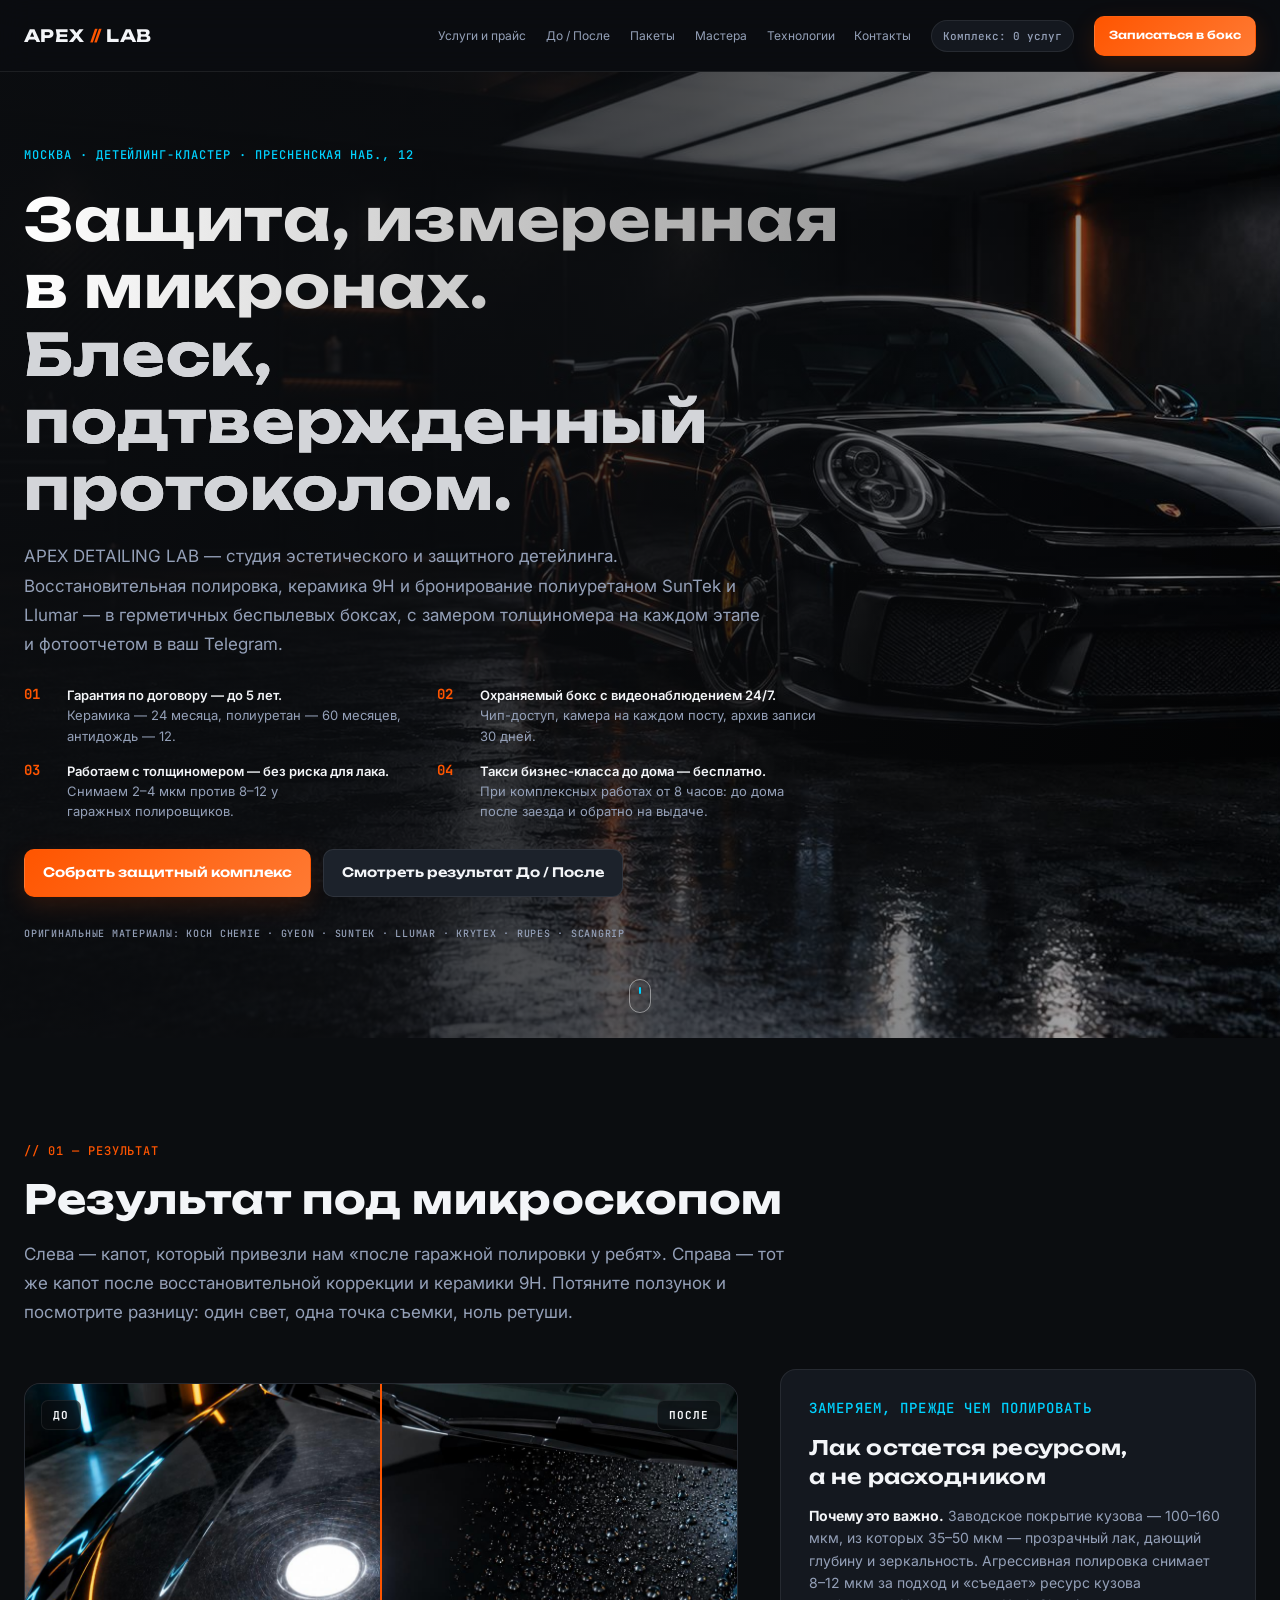
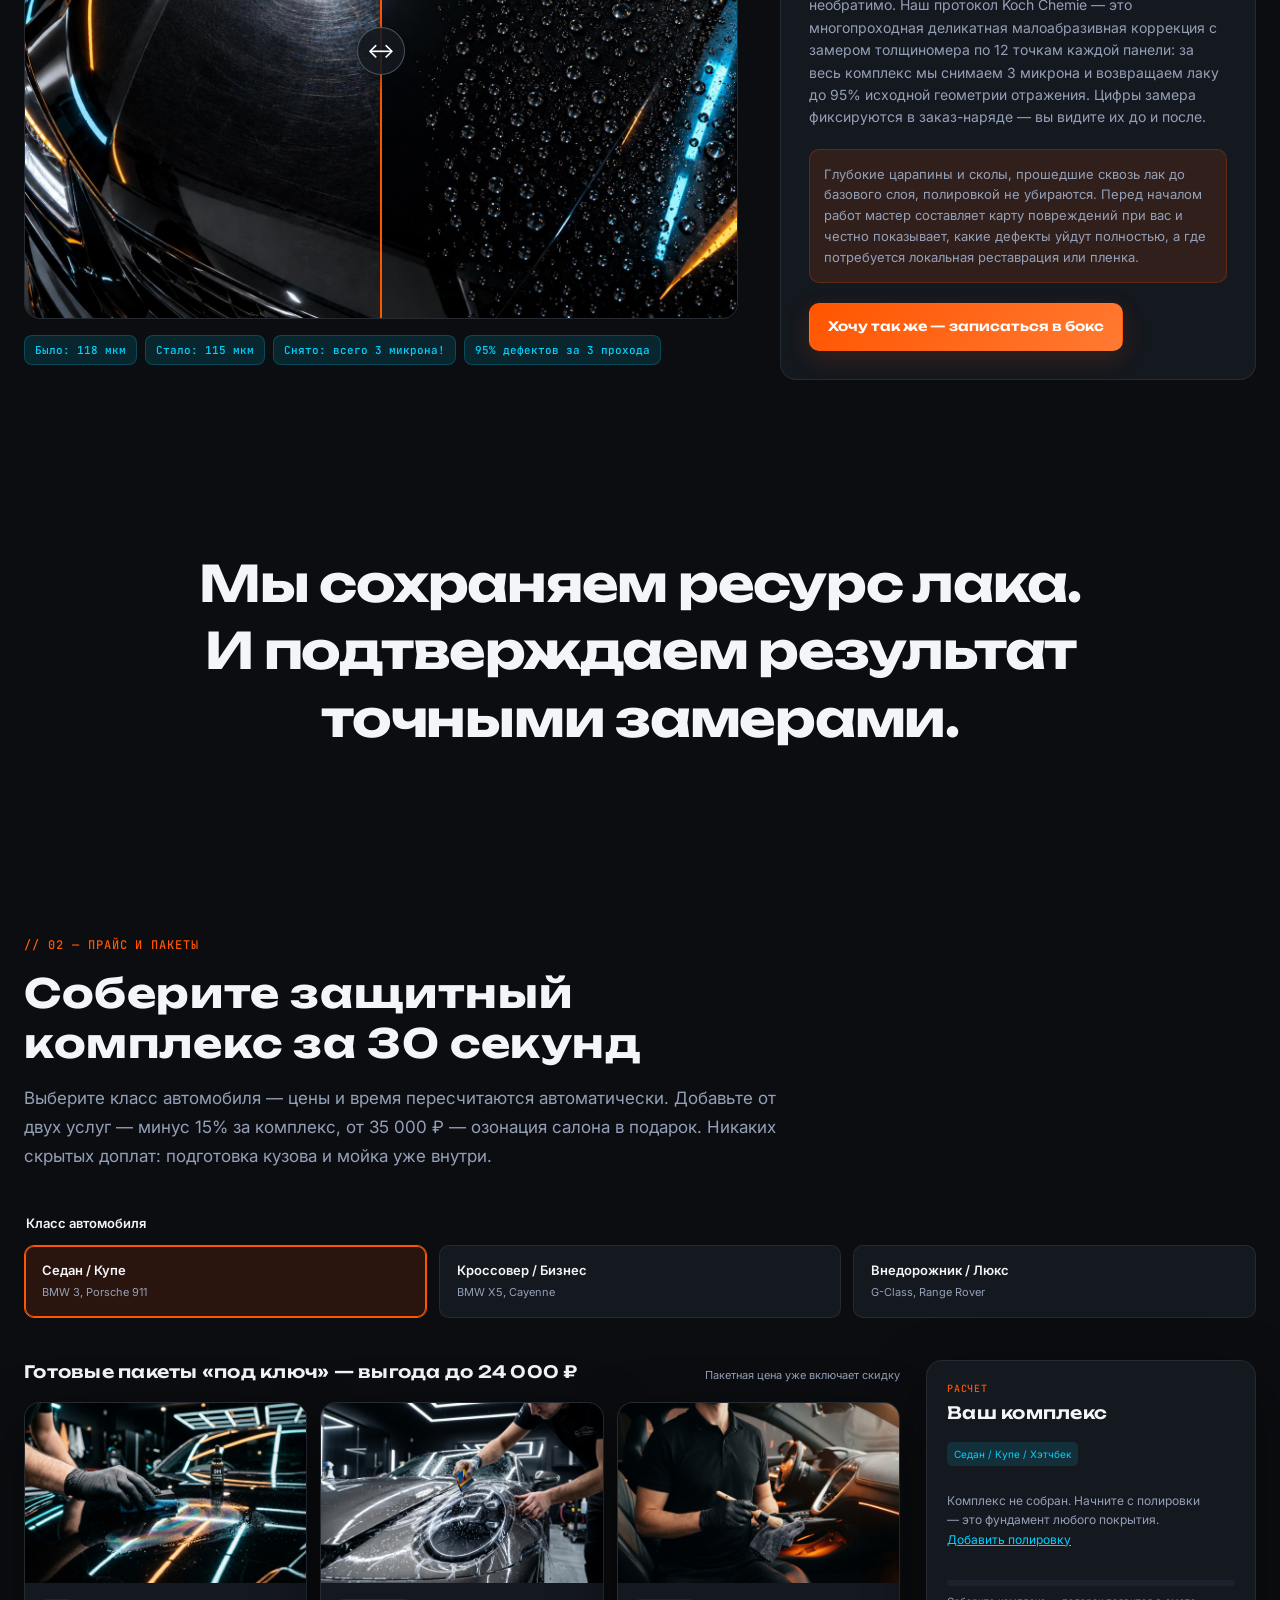
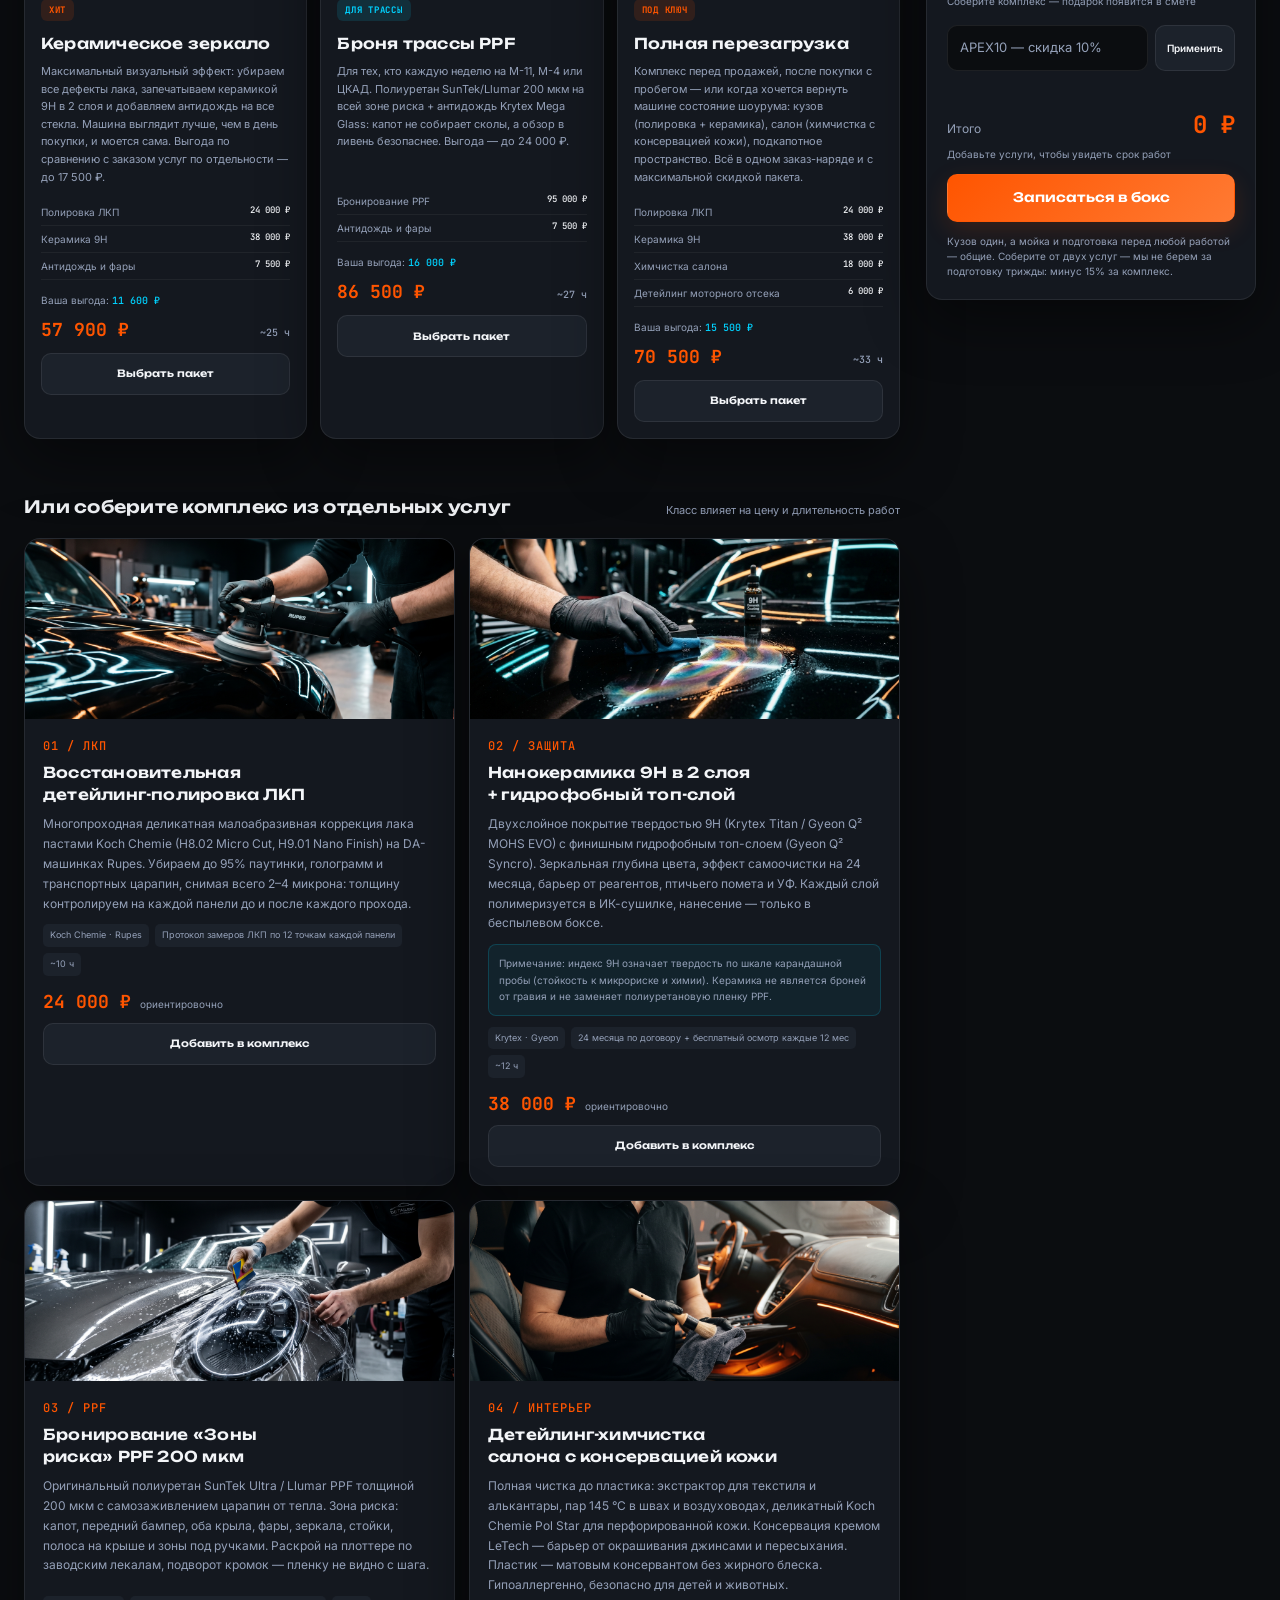
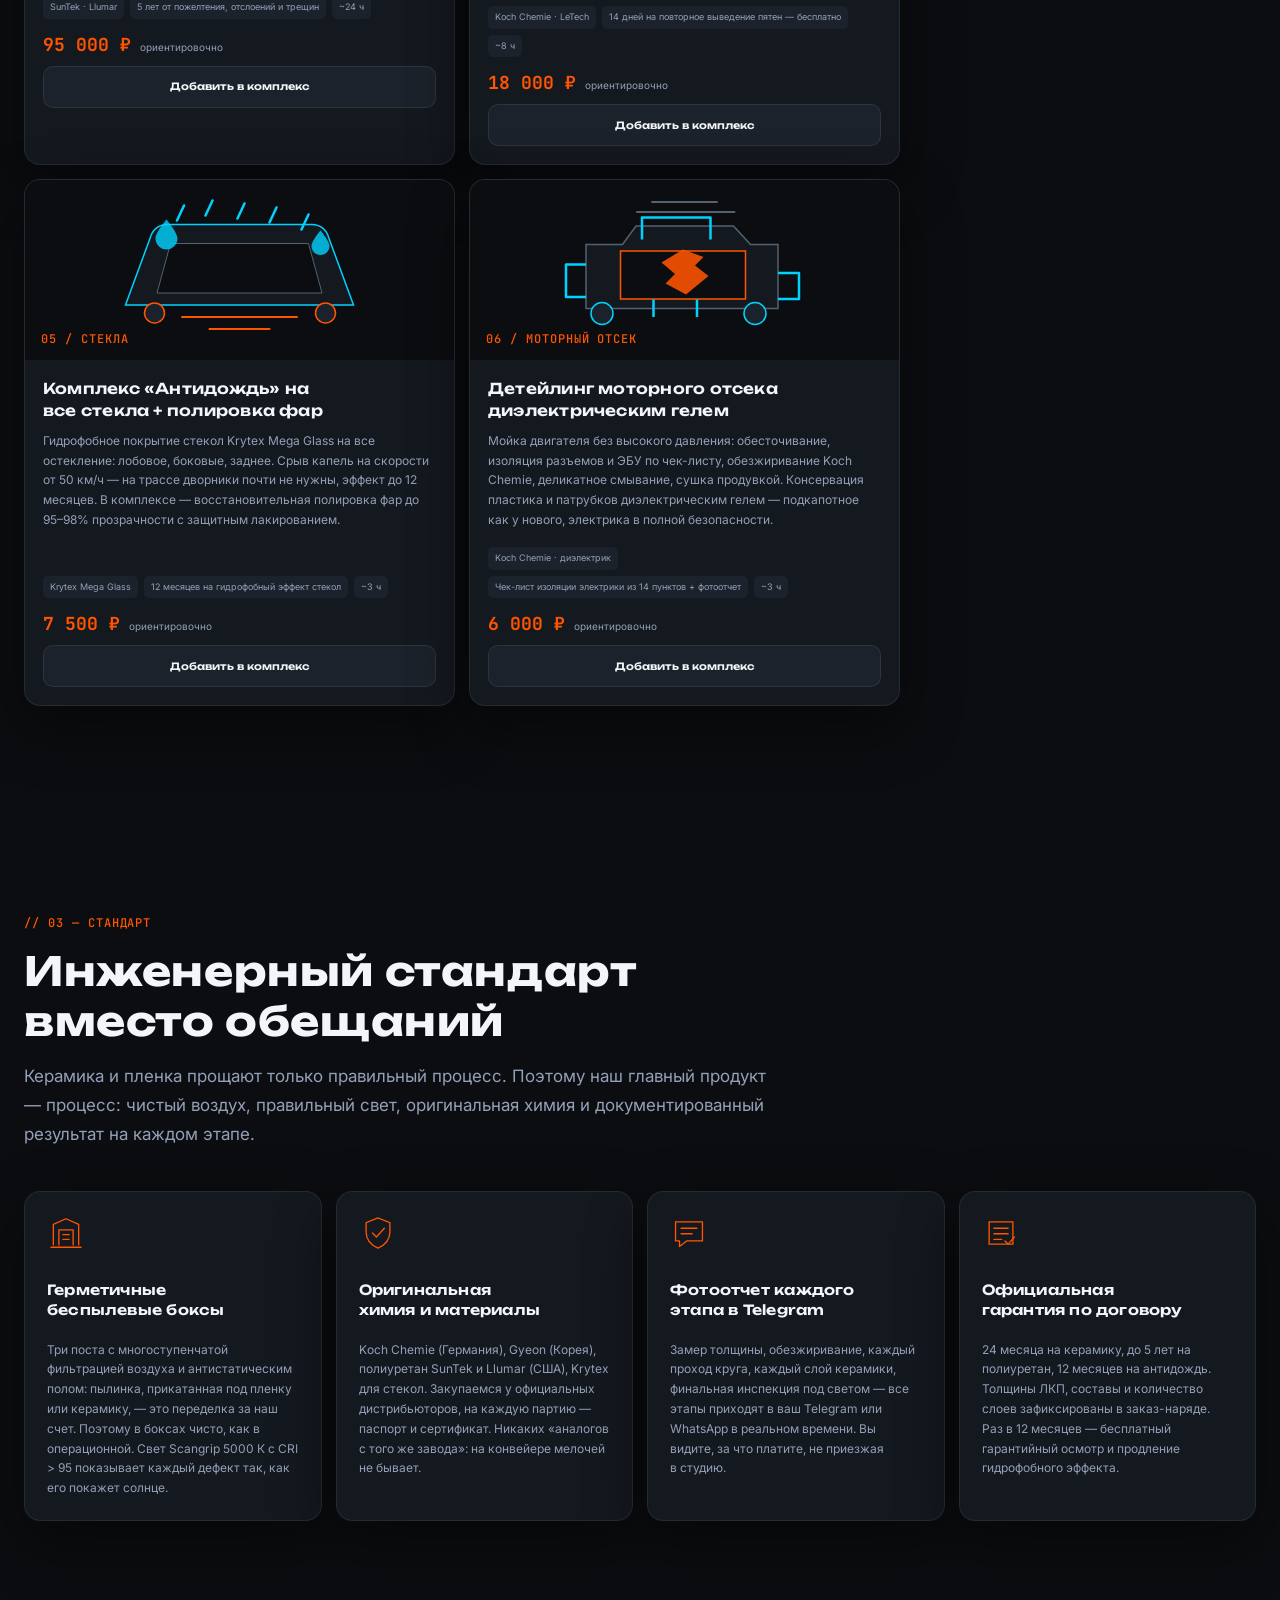
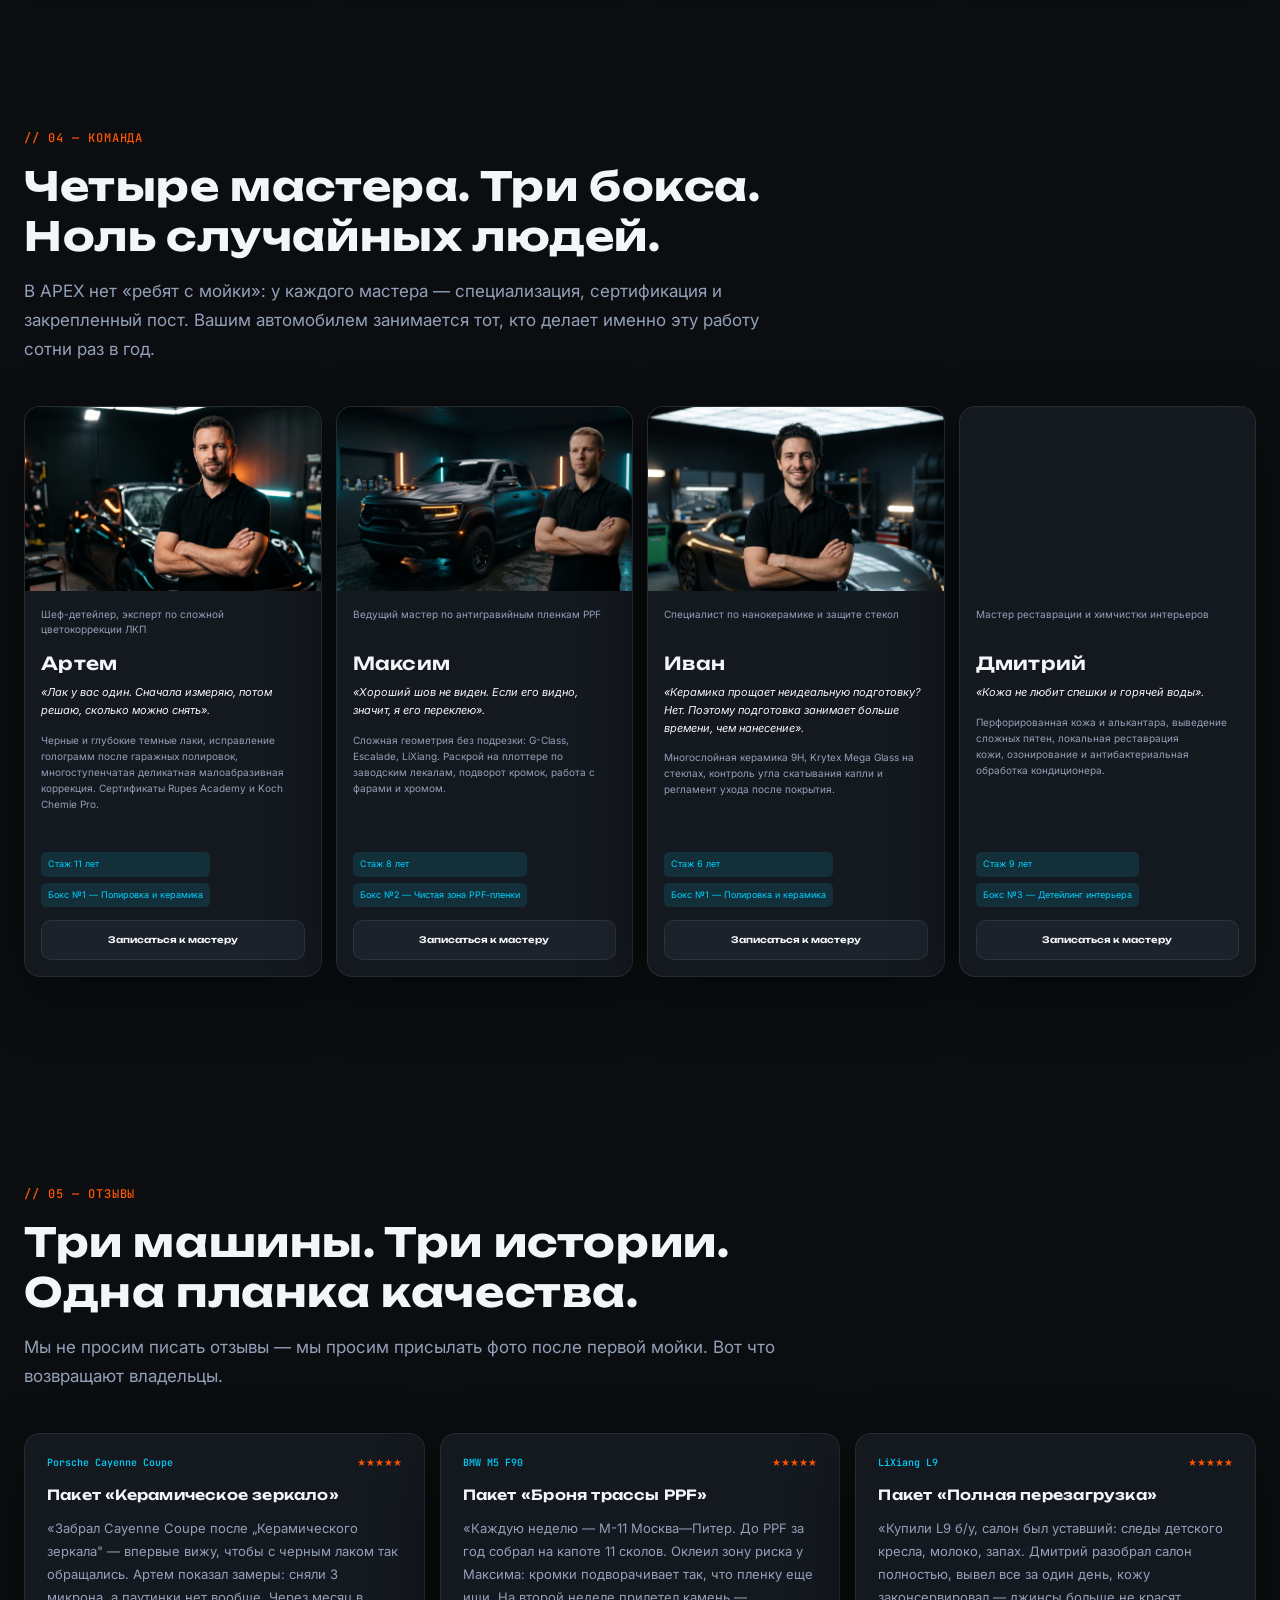
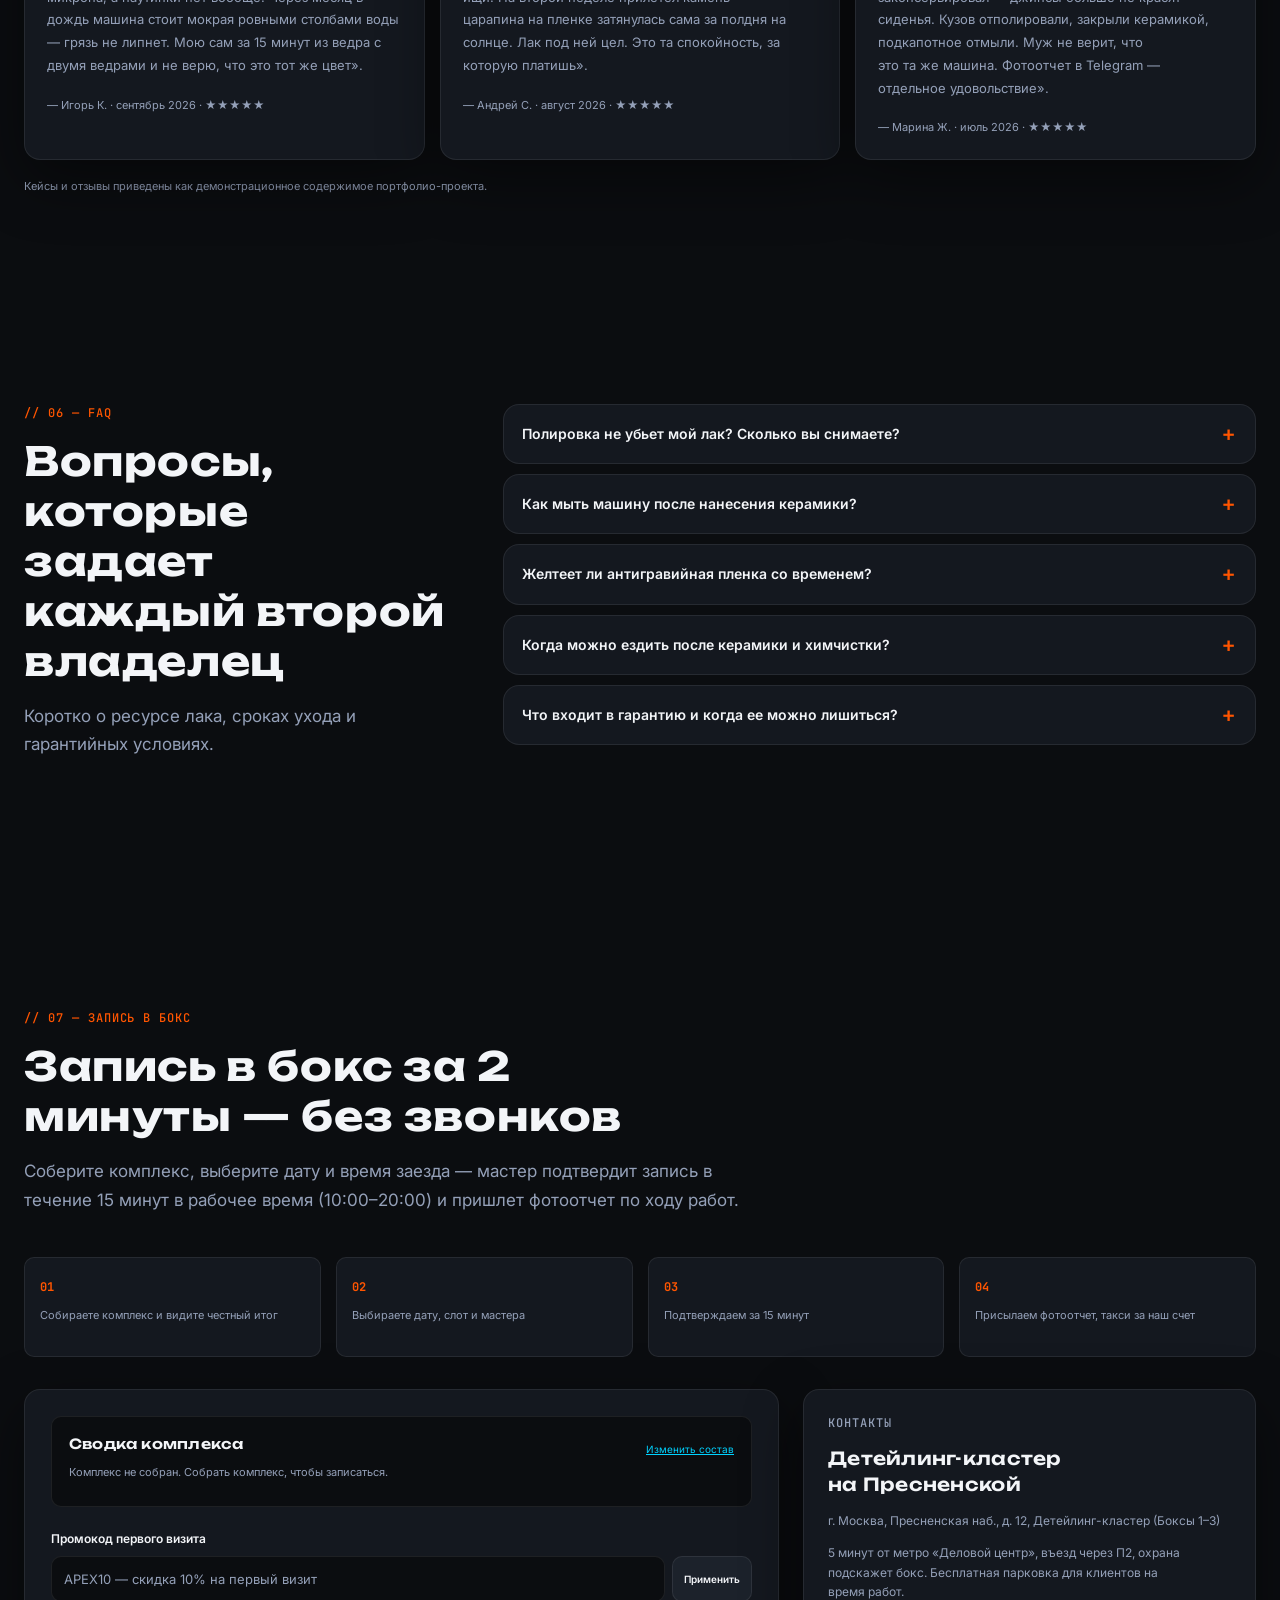
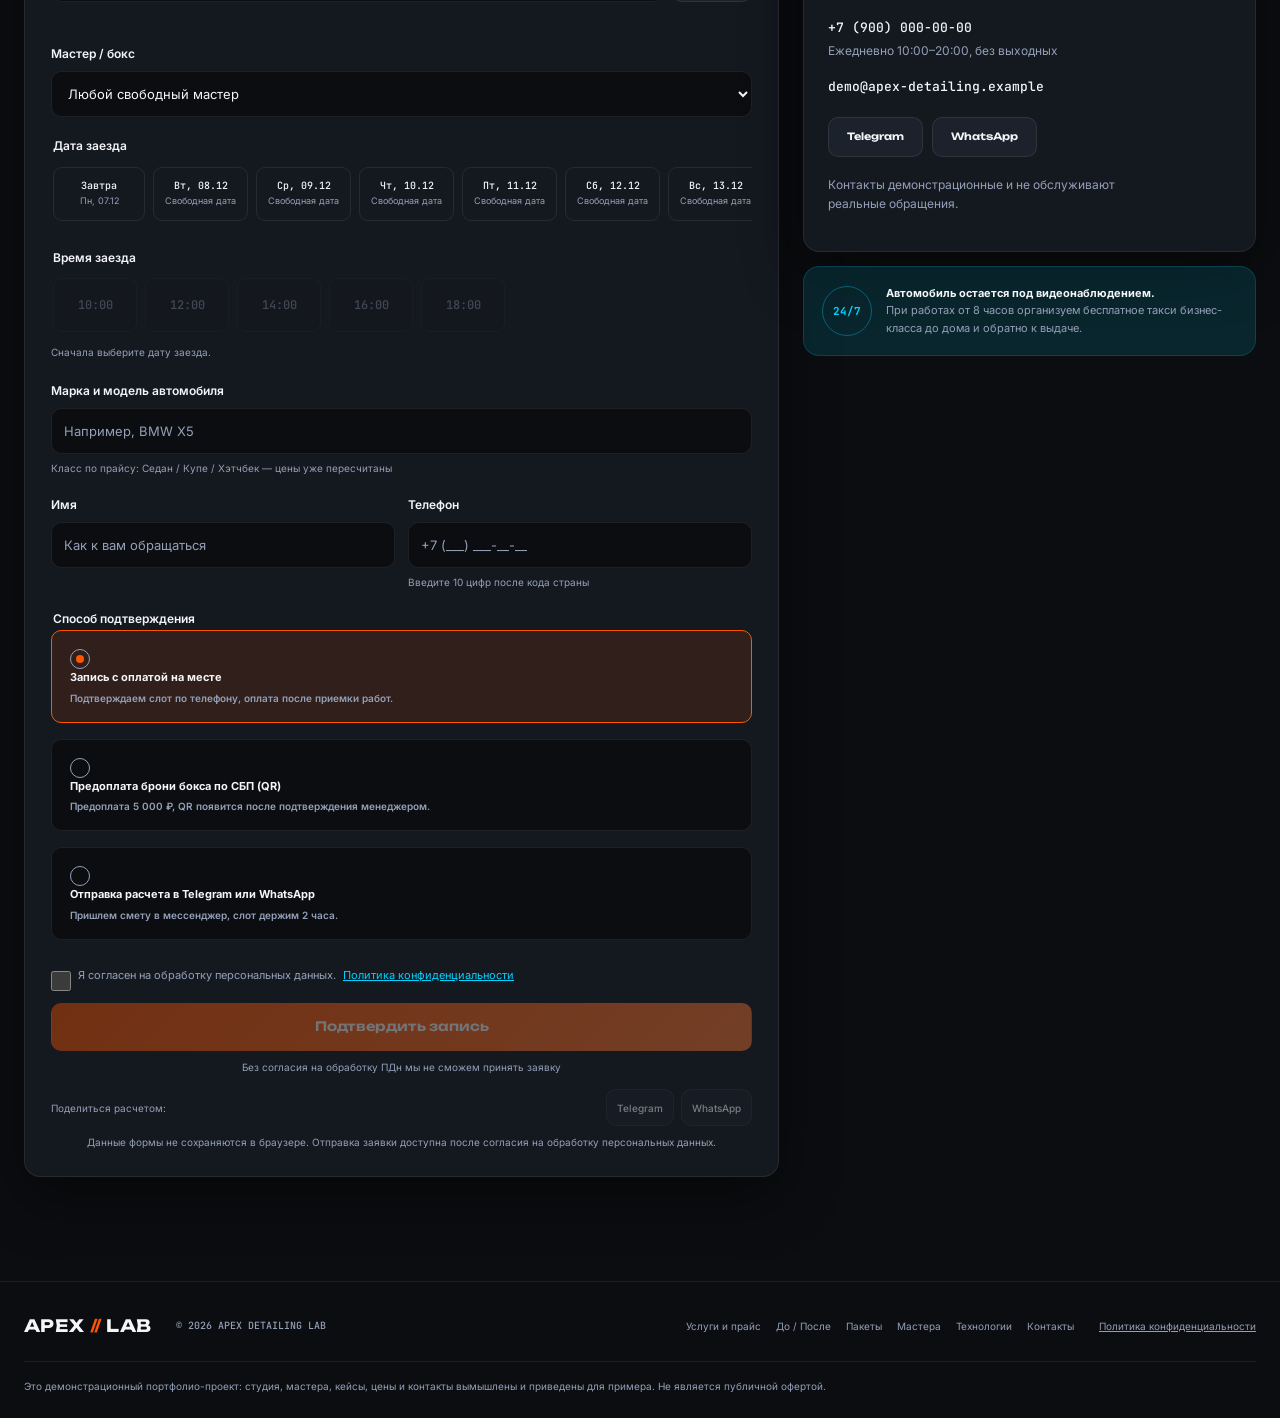
==== index.html @ 7fa9de19 "Initial release: APEX DETAILING LAB (Case #3, Archetype 2)" ====
<!doctype html>
<html lang="ru">
<head>
  <meta charset="utf-8">
  <meta name="viewport" content="width=device-width, initial-scale=1">
  <meta name="theme-color" content="#0B0D10">
  <title>APEX DETAILING LAB — детейлинг, керамика 9H и PPF в Москве | Защита, измеренная в микронах</title>
  <meta name="description" content="Премиальная студия детейлинга в Москве: восстановительная полировка, керамика 9H на 24 месяца, бронирование кузова SunTek/Llumar. Беспылевые боксы, замеры толщиномером, гарантия по договору до 5 лет. Запись в бокс онлайн.">
  <link rel="canonical" href="https://adik2012.github.io/apex-detailing-lab/">
  <link rel="icon" type="image/svg+xml" href="favicon.svg">
  <link rel="preconnect" href="https://fonts.googleapis.com">
  <link rel="preconnect" href="https://fonts.gstatic.com" crossorigin>
  <link href="https://fonts.googleapis.com/css2?family=Inter:wght@400;500;600&family=JetBrains+Mono:wght@500;700&family=Unbounded:wght@600;700;800&display=swap" rel="stylesheet">
  <link rel="stylesheet" href="style.css">
  <meta property="og:type" content="website">
  <meta property="og:locale" content="ru_RU">
  <meta property="og:site_name" content="APEX DETAILING LAB">
  <meta property="og:title" content="APEX DETAILING LAB — защита, измеренная в микронах">
  <meta property="og:description" content="Детейлинг, керамика 9H и полиуретановая пленка PPF в Москве. Замеры ЛКП и гарантия по договору.">
  <meta property="og:url" content="https://adik2012.github.io/apex-detailing-lab/">
  <meta property="og:image" content="https://adik2012.github.io/apex-detailing-lab/images/hero-gt-porsche.jpg">
  <meta name="twitter:card" content="summary_large_image">
  <meta name="twitter:title" content="APEX DETAILING LAB — защита, измеренная в микронах">
  <meta name="twitter:description" content="Премиальный детейлинг с точными замерами, фотоотчетом и гарантией по договору.">
  <meta name="twitter:image" content="https://adik2012.github.io/apex-detailing-lab/images/hero-gt-porsche.jpg">
  <script type="application/ld+json">
  {
    "@context": "https://schema.org",
    "@type": "AutoRepair",
    "name": "APEX DETAILING LAB",
    "description": "Демонстрационная студия эстетического и защитного детейлинга в Москве.",
    "url": "https://adik2012.github.io/apex-detailing-lab/",
    "image": "https://adik2012.github.io/apex-detailing-lab/images/hero-gt-porsche.jpg",
    "telephone": "+7-900-000-00-00",
    "email": "demo@apex-detailing.example",
    "priceRange": "₽₽₽",
    "address": {
      "@type": "PostalAddress",
      "streetAddress": "Пресненская набережная, д. 12, Детейлинг-кластер",
      "addressLocality": "Москва",
      "addressCountry": "RU"
    },
    "openingHours": "Mo-Su 10:00-20:00"
  }
  </script>
  <script defer src="script.js"></script>
</head>
<body>
  <a class="skip-link" href="#main">Перейти к содержанию</a>
  <header class="site-header">
    <div class="container header-inner">
      <a class="brand" href="#hero" aria-label="APEX LAB — на главную"><span>APEX</span><b>//</b><span>LAB</span></a>
      <button class="menu-toggle" type="button" aria-expanded="false" aria-controls="primary-nav" aria-label="Открыть меню"><span></span><span></span></button>
      <nav class="primary-nav" id="primary-nav" aria-label="Основная">
        <a href="#services">Услуги и прайс</a>
        <a href="#result">До / После</a>
        <a href="#packages">Пакеты</a>
        <a href="#team">Мастера</a>
        <a href="#tech">Технологии</a>
        <a href="#contacts">Контакты</a>
        <button class="header-estimate" type="button" data-scroll-estimate>Комплекс: 0 услуг</button>
        <a class="button button-small button-primary header-cta" href="#booking">Записаться в бокс</a>
      </nav>
    </div>
  </header>

  <main id="main">
    <section class="hero" id="hero">
      <img class="hero-image" src="images/hero-gt-porsche.jpg" width="2560" height="1440" alt="Темный Porsche в детейлинг-боксе под инспекционным светом" fetchpriority="high">
      <div class="hero-shade"></div>
      <div class="container hero-content">
        <p class="eyebrow eyebrow-cyan">Москва · Детейлинг-кластер · Пресненская наб., 12</p>
        <h1>Защита, измеренная в микронах.<br><span>Блеск, подтвержденный протоколом.</span></h1>
        <p class="hero-lead">APEX DETAILING LAB — студия эстетического и защитного детейлинга. Восстановительная полировка, керамика 9H и бронирование полиуретаном SunTek и Llumar — в герметичных беспылевых боксах, с замером толщиномера на каждом этапе и фотоотчетом в ваш Telegram.</p>
        <div class="hero-points">
          <div class="hero-point"><span>01</span><p><strong>Гарантия по договору — до 5 лет.</strong><br>Керамика — 24 месяца, полиуретан — 60 месяцев, антидождь — 12.</p></div>
          <div class="hero-point"><span>02</span><p><strong>Охраняемый бокс с видеонаблюдением 24/7.</strong><br>Чип-доступ, камера на каждом посту, архив записи 30 дней.</p></div>
          <div class="hero-point"><span>03</span><p><strong>Работаем с толщиномером — без риска для лака.</strong><br>Снимаем 2–4 мкм против 8–12 у гаражных полировщиков.</p></div>
          <div class="hero-point"><span>04</span><p><strong>Такси бизнес-класса до дома — бесплатно.</strong><br>При комплексных работах от 8 часов: до дома после заезда и обратно на выдаче.</p></div>
        </div>
        <div class="hero-actions">
          <a class="button button-primary" href="#services">Собрать защитный комплекс</a>
          <a class="button button-glass" href="#result">Смотреть результат До / После</a>
        </div>
        <p class="materials-line">Оригинальные материалы: Koch Chemie · Gyeon · SunTek · Llumar · Krytex · Rupes · Scangrip</p>
      </div>
      <a class="scroll-cue" href="#result" aria-label="Прокрутить к результату"><span></span></a>
    </section>

    <section class="section result-section" id="result">
      <div class="container">
        <div class="section-heading reveal">
          <p class="section-kicker">// 01 — РЕЗУЛЬТАТ</p>
          <h2>Результат под микроскопом</h2>
          <p class="section-lead">Слева — капот, который привезли нам «после гаражной полировки у ребят». Справа — тот же капот после восстановительной коррекции и керамики 9H. Потяните ползунок и посмотрите разницу: один свет, одна точка съемки, ноль ретуши.</p>
        </div>
        <div class="result-grid">
          <div>
            <div class="comparison" data-comparison>
              <img src="images/before-hood-scratches.jpg" width="1600" height="1200" alt="Черный капот до коррекции: видны паутинка царапин и голограммы" loading="lazy" decoding="async">
              <div class="comparison-after"><img src="images/after-hood-mirror.jpg" width="1600" height="1200" alt="Тот же капот после деликатной коррекции и нанесения керамики" loading="lazy" decoding="async"></div>
              <span class="comparison-label label-before">До</span>
              <span class="comparison-label label-after">После</span>
              <div class="comparison-divider" aria-hidden="true"><span>↔</span></div>
              <input class="comparison-range" type="range" min="0" max="100" value="50" aria-label="Сравнение до и после">
            </div>
            <div class="measurement-chips" aria-label="Замеры толщиномером">
              <span>Было: 118 мкм</span><span>Стало: 115 мкм</span><span>Снято: всего 3 микрона!</span><span>95% дефектов за 3 прохода</span>
            </div>
          </div>
          <aside class="result-note">
            <p class="note-label">Замеряем, прежде чем полировать</p>
            <h3>Лак остается ресурсом, а не расходником</h3>
            <p><strong>Почему это важно.</strong> Заводское покрытие кузова — 100–160 мкм, из которых 35–50 мкм — прозрачный лак, дающий глубину и зеркальность. Агрессивная полировка снимает 8–12 мкм за подход и «съедает» ресурс кузова необратимо. Наш протокол Koch Chemie — это многопроходная деликатная малоабразивная коррекция с замером толщиномера по 12 точкам каждой панели: за весь комплекс мы снимаем 3 микрона и возвращаем лаку до 95% исходной геометрии отражения. Цифры замера фиксируются в заказ-наряде — вы видите их до и после.</p>
            <p class="engineering-disclaimer">Глубокие царапины и сколы, прошедшие сквозь лак до базового слоя, полировкой не убираются. Перед началом работ мастер составляет карту повреждений при вас и честно показывает, какие дефекты уйдут полностью, а где потребуется локальная реставрация или пленка.</p>
            <a class="button button-primary" href="#booking">Хочу так же — записаться в бокс</a>
          </aside>
        </div>
      </div>
    </section>

    <section class="tagline-section" aria-label="Подход APEX">
      <div class="container">
        <p class="tagline-reveal" data-tagline>Мы сохраняем ресурс лака.<br>И подтверждаем результат точными замерами.</p>
      </div>
    </section>

    <section class="section services-section" id="services">
      <div class="container">
        <div class="section-heading reveal">
          <p class="section-kicker">// 02 — ПРАЙС И ПАКЕТЫ</p>
          <h2>Соберите защитный комплекс за 30 секунд</h2>
          <p class="section-lead">Выберите класс автомобиля — цены и время пересчитаются автоматически. Добавьте от двух услуг — минус 15% за комплекс, от 35 000 ₽ — озонация салона в подарок. Никаких скрытых доплат: подготовка кузова и мойка уже внутри.</p>
        </div>
        <fieldset class="class-selector">
          <legend class="field-label">Класс автомобиля</legend>
          <div class="class-options">
            <label class="class-option"><input type="radio" name="car-class" value="class1" checked><span><strong>Седан / Купе</strong><small>BMW 3, Porsche 911</small></span></label>
            <label class="class-option"><input type="radio" name="car-class" value="class2"><span><strong>Кроссовер / Бизнес</strong><small>BMW X5, Cayenne</small></span></label>
            <label class="class-option"><input type="radio" name="car-class" value="class3"><span><strong>Внедорожник / Люкс</strong><small>G-Class, Range Rover</small></span></label>
          </div>
        </fieldset>
        <div class="builder-layout">
          <div class="builder-main">
            <div class="packages-block" id="packages">
              <div class="subsection-heading"><h3>Готовые пакеты «под ключ» — выгода до 24 000 ₽</h3><span>Пакетная цена уже включает скидку</span></div>
              <div class="package-grid">
                <article class="package-card card reveal" data-package-card="pkg-1">
                  <img class="package-image" src="images/service-ceramic.jpg" width="1200" height="900" alt="Нанесение керамического покрытия на кузов автомобиля" loading="lazy" decoding="async">
                  <div class="package-content"><span class="badge badge-orange">Хит</span><h3>Керамическое зеркало</h3><p>Максимальный визуальный эффект: убираем все дефекты лака, запечатываем керамикой 9H в 2 слоя и добавляем антидождь на все стекла. Машина выглядит лучше, чем в день покупки, и моется сама. Выгода по сравнению с заказом услуг по отдельности — до 17 500 ₽.</p>
                    <ul class="package-includes" data-package-includes="pkg-1"></ul><div class="package-value">Ваша выгода: <strong data-package-benefit="pkg-1">11 600 ₽</strong></div><div class="price-row"><strong data-package-price="pkg-1">57 900 ₽</strong><span data-package-hours="pkg-1">~25 ч</span></div>
                    <button class="button button-glass package-select" type="button" data-select-package="pkg-1">Выбрать пакет</button></div>
                </article>
                <article class="package-card card reveal" data-package-card="pkg-2">
                  <img class="package-image" src="images/service-ppf-film.jpg" width="1200" height="900" alt="Монтаж полиуретановой защитной пленки на капот" loading="lazy" decoding="async">
                  <div class="package-content"><span class="badge badge-cyan">Для трассы</span><h3>Броня трассы PPF</h3><p>Для тех, кто каждую неделю на М-11, М-4 или ЦКАД. Полиуретан SunTek/Llumar 200 мкм на всей зоне риска + антидождь Krytex Mega Glass: капот не собирает сколы, а обзор в ливень безопаснее. Выгода — до 24 000 ₽.</p>
                    <ul class="package-includes" data-package-includes="pkg-2"></ul><div class="package-value">Ваша выгода: <strong data-package-benefit="pkg-2">16 000 ₽</strong></div><div class="price-row"><strong data-package-price="pkg-2">86 500 ₽</strong><span data-package-hours="pkg-2">~27 ч</span></div>
                    <button class="button button-glass package-select" type="button" data-select-package="pkg-2">Выбрать пакет</button></div>
                </article>
                <article class="package-card card reveal" data-package-card="pkg-3">
                  <img class="package-image" src="images/service-interior.jpg" width="1200" height="900" alt="Деликатная химчистка и уход за интерьером автомобиля" loading="lazy" decoding="async">
                  <div class="package-content"><span class="badge badge-orange">Под ключ</span><h3>Полная перезагрузка</h3><p>Комплекс перед продажей, после покупки с пробегом — или когда хочется вернуть машине состояние шоурума: кузов (полировка + керамика), салон (химчистка с консервацией кожи), подкапотное пространство. Всё в одном заказ-наряде и с максимальной скидкой пакета.</p>
                    <ul class="package-includes" data-package-includes="pkg-3"></ul><div class="package-value">Ваша выгода: <strong data-package-benefit="pkg-3">15 500 ₽</strong></div><div class="price-row"><strong data-package-price="pkg-3">70 500 ₽</strong><span data-package-hours="pkg-3">~33 ч</span></div>
                    <button class="button button-glass package-select" type="button" data-select-package="pkg-3">Выбрать пакет</button></div>
                </article>
              </div>
            </div>
            <div class="services-block">
              <div class="subsection-heading"><h3>Или соберите комплекс из отдельных услуг</h3><span>Класс влияет на цену и длительность работ</span></div>
              <div class="service-grid">
                <article class="service-card card reveal" data-service-card="srv-1">
                  <img src="images/service-polishing.jpg" width="1200" height="900" alt="Мастер выполняет коррекцию лакокрасочного покрытия машинкой Rupes" loading="lazy" decoding="async">
                  <div class="service-content"><span class="service-index">01 / ЛКП</span><h3>Восстановительная детейлинг-полировка ЛКП</h3><p>Многопроходная деликатная малоабразивная коррекция лака пастами Koch Chemie (H8.02 Micro Cut, H9.01 Nano Finish) на DA-машинках Rupes. Убираем до 95% паутинки, голограмм и транспортных царапин, снимая всего 2–4 микрона: толщину контролируем на каждой панели до и после каждого прохода.</p>
                    <div class="service-chips"><span>Koch Chemie · Rupes</span><span>Протокол замеров ЛКП по 12 точкам каждой панели</span><span data-service-hours="srv-1">~10 ч</span></div><div class="service-price"><strong data-service-price="srv-1">24 000 ₽</strong><span>ориентировочно</span></div><button class="button button-glass service-toggle" type="button" data-toggle-service="srv-1">Добавить в комплекс</button></div>
                </article>
                <article class="service-card card reveal" data-service-card="srv-2">
                  <img src="images/service-ceramic.jpg" width="1200" height="900" alt="Нанесение двухслойного керамического покрытия на лак" loading="lazy" decoding="async">
                  <div class="service-content"><span class="service-index">02 / ЗАЩИТА</span><h3>Нанокерамика 9H в 2 слоя + гидрофобный топ-слой</h3><p>Двухслойное покрытие твердостью 9H (Krytex Titan / Gyeon Q² MOHS EVO) с финишным гидрофобным топ-слоем (Gyeon Q² Syncro). Зеркальная глубина цвета, эффект самоочистки на 24 месяца, барьер от реагентов, птичьего помета и УФ. Каждый слой полимеризуется в ИК-сушилке, нанесение — только в беспылевом боксе.</p>
                    <p class="technical-note">Примечание: индекс 9H означает твердость по шкале карандашной пробы (стойкость к микрориске и химии). Керамика не является броней от гравия и не заменяет полиуретановую пленку PPF.</p>
                    <div class="service-chips"><span>Krytex · Gyeon</span><span>24 месяца по договору + бесплатный осмотр каждые 12 мес</span><span data-service-hours="srv-2">~12 ч</span></div><div class="service-price"><strong data-service-price="srv-2">38 000 ₽</strong><span>ориентировочно</span></div><button class="button button-glass service-toggle" type="button" data-toggle-service="srv-2">Добавить в комплекс</button></div>
                </article>
                <article class="service-card card reveal" data-service-card="srv-3">
                  <img src="images/service-ppf-film.jpg" width="1200" height="900" alt="Монтаж пленки PPF с подворотом края на кузове автомобиля" loading="lazy" decoding="async">
                  <div class="service-content"><span class="service-index">03 / PPF</span><h3>Бронирование «Зоны риска» PPF 200 мкм</h3><p>Оригинальный полиуретан SunTek Ultra / Llumar PPF толщиной 200 мкм с самозаживлением царапин от тепла. Зона риска: капот, передний бампер, оба крыла, фары, зеркала, стойки, полоса на крыше и зоны под ручками. Раскрой на плоттере по заводским лекалам, подворот кромок — пленку не видно с шага.</p>
                    <div class="service-chips"><span>SunTek · Llumar</span><span>5 лет от пожелтения, отслоений и трещин</span><span data-service-hours="srv-3">~24 ч</span></div><div class="service-price"><strong data-service-price="srv-3">95 000 ₽</strong><span>ориентировочно</span></div><button class="button button-glass service-toggle" type="button" data-toggle-service="srv-3">Добавить в комплекс</button></div>
                </article>
                <article class="service-card card reveal" data-service-card="srv-4">
                  <img src="images/service-interior.jpg" width="1200" height="900" alt="Деликатная очистка кожи и текстиля в салоне автомобиля" loading="lazy" decoding="async">
                  <div class="service-content"><span class="service-index">04 / ИНТЕРЬЕР</span><h3>Детейлинг-химчистка салона с консервацией кожи</h3><p>Полная чистка до пластика: экстрактор для текстиля и алькантары, пар 145 °C в швах и воздуховодах, деликатный Koch Chemie Pol Star для перфорированной кожи. Консервация кремом LeTech — барьер от окрашивания джинсами и пересыхания. Пластик — матовым консервантом без жирного блеска. Гипоаллергенно, безопасно для детей и животных.</p>
                    <div class="service-chips"><span>Koch Chemie · LeTech</span><span>14 дней на повторное выведение пятен — бесплатно</span><span data-service-hours="srv-4">~8 ч</span></div><div class="service-price"><strong data-service-price="srv-4">18 000 ₽</strong><span>ориентировочно</span></div><button class="button button-glass service-toggle" type="button" data-toggle-service="srv-4">Добавить в комплекс</button></div>
                </article>
                <article class="service-card card reveal" data-service-card="srv-5">
                  <div class="service-illustration" aria-label="Иллюстрация гидрофобного покрытия стекла"><svg viewBox="0 0 640 360" role="img" aria-labelledby="rain-title"><title id="rain-title">Гидрофобный эффект на стекле</title><path d="M92 250h456L498 114a34 34 0 0 0-33-25H175a34 34 0 0 0-33 25L92 250Z" fill="#14181F" stroke="#00D2FF" stroke-width="3"/><path d="M155 226h330l-27-99H182l-27 99Z" fill="#0B0D10" stroke="#536170" stroke-width="2"/><path d="m209 51-14 30m71-40-14 30m78-24-14 30m78-22-14 30m78-16-14 30" stroke="#00D2FF" stroke-width="5" stroke-linecap="round"/><path d="M196 117c0 12-10 22-22 22s-22-10-22-22 22-38 22-38 22 26 22 38Zm304 15c0 10-8 18-18 18s-18-8-18-18 18-31 18-31 18 21 18 31Z" fill="#00D2FF" opacity=".8"/><path d="M205 274h230m-175 24h120" stroke="#FF5500" stroke-width="4" stroke-linecap="round"/><circle cx="150" cy="266" r="20" fill="#1C222B" stroke="#FF5500" stroke-width="3"/><circle cx="492" cy="266" r="20" fill="#1C222B" stroke="#FF5500" stroke-width="3"/></svg><span class="service-index">05 / СТЕКЛА</span></div>
                  <div class="service-content"><h3>Комплекс «Антидождь» на все стекла + полировка фар</h3><p>Гидрофобное покрытие стекол Krytex Mega Glass на все остекление: лобовое, боковые, заднее. Срыв капель на скорости от 50 км/ч — на трассе дворники почти не нужны, эффект до 12 месяцев. В комплексе — восстановительная полировка фар до 95–98% прозрачности с защитным лакированием.</p>
                    <div class="service-chips"><span>Krytex Mega Glass</span><span>12 месяцев на гидрофобный эффект стекол</span><span data-service-hours="srv-5">~3 ч</span></div><div class="service-price"><strong data-service-price="srv-5">7 500 ₽</strong><span>ориентировочно</span></div><button class="button button-glass service-toggle" type="button" data-toggle-service="srv-5">Добавить в комплекс</button></div>
                </article>
                <article class="service-card card reveal" data-service-card="srv-6">
                  <div class="service-illustration" aria-label="Иллюстрация безопасной очистки двигателя"><svg viewBox="0 0 640 360" role="img" aria-labelledby="engine-title"><title id="engine-title">Детейлинг моторного отсека</title><path d="M123 129h73l27-37h195l34 37h55v128H123z" fill="#14181F" stroke="#536170" stroke-width="3"/><path d="M192 142h250v96H192z" fill="#0B0D10" stroke="#FF5500" stroke-width="3"/><path d="M235 119v-44h137v44m-27 120v35m-87-35v35M123 169H83v65h40m384-48h42v52h-42" fill="none" stroke="#00D2FF" stroke-width="5" stroke-linejoin="round"/><path d="m274 165 27 23-19 19 41 22 45-37-27-21 17-17-41-15z" fill="#FF5500" opacity=".88"/><circle cx="155" cy="267" r="22" fill="#1C222B" stroke="#00D2FF" stroke-width="3"/><circle cx="461" cy="267" r="22" fill="#1C222B" stroke="#00D2FF" stroke-width="3"/><path d="M225 64h195m-165-20h130" stroke="#536170" stroke-width="4" stroke-linecap="round"/></svg><span class="service-index">06 / МОТОРНЫЙ ОТСЕК</span></div>
                  <div class="service-content"><h3>Детейлинг моторного отсека диэлектрическим гелем</h3><p>Мойка двигателя без высокого давления: обесточивание, изоляция разъемов и ЭБУ по чек-листу, обезжиривание Koch Chemie, деликатное смывание, сушка продувкой. Консервация пластика и патрубков диэлектрическим гелем — подкапотное как у нового, электрика в полной безопасности.</p>
                    <div class="service-chips"><span>Koch Chemie · диэлектрик</span><span>Чек-лист изоляции электрики из 14 пунктов + фотоотчет</span><span data-service-hours="srv-6">~3 ч</span></div><div class="service-price"><strong data-service-price="srv-6">6 000 ₽</strong><span>ориентировочно</span></div><button class="button button-glass service-toggle" type="button" data-toggle-service="srv-6">Добавить в комплекс</button></div>
                </article>
              </div>
            </div>
          </div>
          <aside class="estimate-panel card" id="estimate" aria-labelledby="estimate-title">
            <div class="estimate-header"><div><p class="section-kicker">РАСЧЕТ</p><h3 id="estimate-title">Ваш комплекс</h3></div><button type="button" class="icon-button estimate-close" data-close-estimate aria-label="Закрыть смету">×</button></div>
            <div class="estimate-summary" data-estimate-summary aria-live="polite"></div>
            <div class="gift-progress"><div class="gift-progress-track"><span data-gift-progress></span></div><p data-gift-message>Соберите комплекс — подарок появится в смете</p></div>
            <div class="package-suggestion" data-package-suggestion hidden></div>
            <div class="promo-row"><label class="visually-hidden" for="estimate-promo">Промокод</label><input id="estimate-promo" type="text" placeholder="APEX10 — скидка 10%"><button class="button button-glass" type="button" data-apply-promo>Применить</button></div>
            <p class="promo-feedback" data-estimate-promo-feedback aria-live="polite"></p>
            <div class="estimate-total"><span>Итого</span><strong data-estimate-total>0 ₽</strong><small data-estimate-hours>Добавьте услуги, чтобы увидеть срок работ</small></div>
            <p class="estimate-savings" data-estimate-savings></p>
            <a class="button button-primary estimate-cta" href="#booking">Записаться в бокс</a>
            <p class="combo-hint">Кузов один, а мойка и подготовка перед любой работой — общие. Соберите от двух услуг — мы не берем за подготовку трижды: минус 15% за комплекс.</p>
          </aside>
        </div>
      </div>
    </section>

    <section class="section tech-section" id="tech">
      <div class="container">
        <div class="section-heading reveal"><p class="section-kicker">// 03 — СТАНДАРТ</p><h2>Инженерный стандарт вместо обещаний</h2><p class="section-lead">Керамика и пленка прощают только правильный процесс. Поэтому наш главный продукт — процесс: чистый воздух, правильный свет, оригинальная химия и документированный результат на каждом этапе.</p></div>
        <div class="tech-grid">
          <article class="tech-card card reveal"><svg viewBox="0 0 48 48" aria-hidden="true"><path d="M8 39V13l16-7 16 7v26M15 39V20h18v19M20 26h8m-8 6h8M5 42h38" fill="none" stroke="currentColor" stroke-width="1.7" stroke-linecap="round" stroke-linejoin="round"/></svg><h3>Герметичные беспылевые боксы</h3><p>Три поста с многоступенчатой фильтрацией воздуха и антистатическим полом: пылинка, прикатанная под пленку или керамику, — это переделка за наш счет. Поэтому в боксах чисто, как в операционной. Свет Scangrip 5000 К с CRI &gt; 95 показывает каждый дефект так, как его покажет солнце.</p></article>
          <article class="tech-card card reveal"><svg viewBox="0 0 48 48" aria-hidden="true"><path d="M24 5 9 11v12c0 10 6 16 15 20 9-4 15-10 15-20V11L24 5Z" fill="none" stroke="currentColor" stroke-width="1.7"/><path d="m17 24 5 5 10-11" fill="none" stroke="currentColor" stroke-width="1.7" stroke-linecap="round" stroke-linejoin="round"/></svg><h3>Оригинальная химия и материалы</h3><p>Koch Chemie (Германия), Gyeon (Корея), полиуретан SunTek и Llumar (США), Krytex для стекол. Закупаемся у официальных дистрибьюторов, на каждую партию — паспорт и сертификат. Никаких «аналогов с того же завода»: на конвейере мелочей не бывает.</p></article>
          <article class="tech-card card reveal"><svg viewBox="0 0 48 48" aria-hidden="true"><path d="M7 10h34v24H21l-9 7v-7H7zM14 18h20m-20 7h14" fill="none" stroke="currentColor" stroke-width="1.7" stroke-linecap="round" stroke-linejoin="round"/></svg><h3>Фотоотчет каждого этапа в Telegram</h3><p>Замер толщины, обезжиривание, каждый проход круга, каждый слой керамики, финальная инспекция под светом — все этапы приходят в ваш Telegram или WhatsApp в реальном времени. Вы видите, за что платите, не приезжая в студию.</p></article>
          <article class="tech-card card reveal"><svg viewBox="0 0 48 48" aria-hidden="true"><path d="M9 10h30v28H9zM15 18h18m-18 7h18m-18 7h10" fill="none" stroke="currentColor" stroke-width="1.7" stroke-linecap="round"/><path d="m29 34 4 4 8-9" fill="none" stroke="currentColor" stroke-width="1.7" stroke-linecap="round" stroke-linejoin="round"/></svg><h3>Официальная гарантия по договору</h3><p>24 месяца на керамику, до 5 лет на полиуретан, 12 месяцев на антидождь. Толщины ЛКП, составы и количество слоев зафиксированы в заказ-наряде. Раз в 12 месяцев — бесплатный гарантийный осмотр и продление гидрофобного эффекта.</p></article>
        </div>
      </div>
    </section>

    <section class="section team-section" id="team">
      <div class="container">
        <div class="section-heading reveal"><p class="section-kicker">// 04 — КОМАНДА</p><h2>Четыре мастера. Три бокса. Ноль случайных людей.</h2><p class="section-lead">В APEX нет «ребят с мойки»: у каждого мастера — специализация, сертификация и закрепленный пост. Вашим автомобилем занимается тот, кто делает именно эту работу сотни раз в год.</p></div>
        <div class="team-grid">
          <article class="master-card card reveal"><div class="master-photo"><img src="images/master-artem.jpg" width="800" height="1000" alt="Артем, шеф-детейлер в боксе полировки" loading="lazy" decoding="async"></div><div class="master-content"><p class="master-role">Шеф-детейлер, эксперт по сложной цветокоррекции ЛКП</p><h3>Артем</h3><blockquote>«Лак у вас один. Сначала измеряю, потом решаю, сколько можно снять».</blockquote><p class="master-spec">Черные и глубокие темные лаки, исправление голограмм после гаражных полировок, многоступенчатая деликатная малоабразивная коррекция. Сертификаты Rupes Academy и Koch Chemie Pro.</p><div class="master-meta"><span>Стаж 11 лет</span><span>Бокс №1 — Полировка и керамика</span></div><button class="button button-glass master-book" type="button" data-master="master-1">Записаться к мастеру</button></div></article>
          <article class="master-card card reveal"><div class="master-photo"><img src="images/master-maxim.jpg" width="800" height="1000" alt="Максим, мастер по защитной пленке PPF" loading="lazy" decoding="async"></div><div class="master-content"><p class="master-role">Ведущий мастер по антигравийным пленкам PPF</p><h3>Максим</h3><blockquote>«Хороший шов не виден. Если его видно, значит, я его переклею».</blockquote><p class="master-spec">Сложная геометрия без подрезки: G-Class, Escalade, LiXiang. Раскрой на плоттере по заводским лекалам, подворот кромок, работа с фарами и хромом.</p><div class="master-meta"><span>Стаж 8 лет</span><span>Бокс №2 — Чистая зона PPF-пленки</span></div><button class="button button-glass master-book" type="button" data-master="master-2">Записаться к мастеру</button></div></article>
          <article class="master-card card reveal"><div class="master-photo"><img src="images/master-ivan.jpg" width="800" height="1000" alt="Иван, специалист по керамической защите автомобиля" loading="lazy" decoding="async"></div><div class="master-content"><p class="master-role">Специалист по нанокерамике и защите стекол</p><h3>Иван</h3><blockquote>«Керамика прощает неидеальную подготовку? Нет. Поэтому подготовка занимает больше времени, чем нанесение».</blockquote><p class="master-spec">Многослойная керамика 9H, Krytex Mega Glass на стеклах, контроль угла скатывания капли и регламент ухода после покрытия.</p><div class="master-meta"><span>Стаж 6 лет</span><span>Бокс №1 — Полировка и керамика</span></div><button class="button button-glass master-book" type="button" data-master="master-3">Записаться к мастеру</button></div></article>
          <article class="master-card card reveal"><div class="master-photo"><img src="images/master-dmitry.jpg" width="800" height="1000" alt="Дмитрий, мастер детейлинга и реставрации интерьера" loading="lazy" decoding="async"></div><div class="master-content"><p class="master-role">Мастер реставрации и химчистки интерьеров</p><h3>Дмитрий</h3><blockquote>«Кожа не любит спешки и горячей воды».</blockquote><p class="master-spec">Перфорированная кожа и алькантара, выведение сложных пятен, локальная реставрация кожи, озонирование и антибактериальная обработка кондиционера.</p><div class="master-meta"><span>Стаж 9 лет</span><span>Бокс №3 — Детейлинг интерьера</span></div><button class="button button-glass master-book" type="button" data-master="master-4">Записаться к мастеру</button></div></article>
        </div>
      </div>
    </section>

    <section class="section reviews-section" id="reviews">
      <div class="container">
        <div class="section-heading reveal"><p class="section-kicker">// 05 — ОТЗЫВЫ</p><h2>Три машины. Три истории. Одна планка качества.</h2><p class="section-lead">Мы не просим писать отзывы — мы просим присылать фото после первой мойки. Вот что возвращают владельцы.</p></div>
        <div class="review-grid">
          <article class="review-card card reveal"><div class="review-top"><span>Porsche Cayenne Coupe</span><span>★★★★★</span></div><h3>Пакет «Керамическое зеркало»</h3><blockquote>«Забрал Cayenne Coupe после „Керамического зеркала" — впервые вижу, чтобы с черным лаком так обращались. Артем показал замеры: сняли 3 микрона, а паутинки нет вообще. Через месяц в дождь машина стоит мокрая ровными столбами воды — грязь не липнет. Мою сам за 15 минут из ведра с двумя ведрами и не верю, что это тот же цвет».</blockquote><p>— Игорь К. · сентябрь 2026 · ★★★★★</p></article>
          <article class="review-card card reveal"><div class="review-top"><span>BMW M5 F90</span><span>★★★★★</span></div><h3>Пакет «Броня трассы PPF»</h3><blockquote>«Каждую неделю — М-11 Москва—Питер. До PPF за год собрал на капоте 11 сколов. Оклеил зону риска у Максима: кромки подворачивает так, что пленку еще ищи. На второй неделе прилетел камень — царапина на пленке затянулась сама за полдня на солнце. Лак под ней цел. Это та спокойность, за которую платишь».</blockquote><p>— Андрей С. · август 2026 · ★★★★★</p></article>
          <article class="review-card card reveal"><div class="review-top"><span>LiXiang L9</span><span>★★★★★</span></div><h3>Пакет «Полная перезагрузка»</h3><blockquote>«Купили L9 б/у, салон был уставший: следы детского кресла, молоко, запах. Дмитрий разобрал салон полностью, вывел все за один день, кожу законсервировал — джинсы больше не красят сиденья. Кузов отполировали, закрыли керамикой, подкапотное отмыли. Муж не верит, что это та же машина. Фотоотчет в Telegram — отдельное удовольствие».</blockquote><p>— Марина Ж. · июль 2026 · ★★★★★</p></article>
        </div>
        <p class="demo-note">Кейсы и отзывы приведены как демонстрационное содержимое портфолио-проекта.</p>
      </div>
    </section>

    <section class="section faq-section" id="faq">
      <div class="container faq-layout">
        <div class="section-heading reveal"><p class="section-kicker">// 06 — FAQ</p><h2>Вопросы, которые задает каждый второй владелец</h2><p class="section-lead">Коротко о ресурсе лака, сроках ухода и гарантийных условиях.</p></div>
        <div class="faq-list">
          <details class="faq-item card reveal"><summary>Полировка не убьет мой лак? Сколько вы снимаете?</summary><p>Заводское покрытие — 100–160 мкм, из них 35–50 мкм — прозрачный лак, который и дает блеск. Наш протокол снимает 2–4 мкм за весь комплекс: замер толщиномером до и после каждого прохода, финал — малоабразивными пастами Koch Chemie. За жизнь автомобиля спокойно можно сделать 4–6 таких коррекций. Толщины по 12 точкам каждой панели фиксируются в заказ-наряде — вы видите цифры, а не обещания.</p></details>
          <details class="faq-item card reveal"><summary>Как мыть машину после нанесения керамики?</summary><p>Первые 7 дней — не мыть вовсе: слои полимеризуются. Дальше — бесконтактная или двухфазная мойка с pH-нейтральным шампунем, микрофибра, сушка продувкой или полотном. Запрещены щеточные порталы и «сухая мойка» на парковках. При регламентной мойке эффект самоочистки работает все 24 месяца, и машина после дождя сохнет чистой. Полный регламент ухода печатаем на карточке, которая лежит в бардачке после выдачи.</p></details>
          <details class="faq-item card reveal"><summary>Желтеет ли антигравийная пленка со временем?</summary><p>Дешевый винил — да, и быстро. Мы работаем только с оригинальным полиуретаном SunTek и Llumar 200 мкм с УФ-стабилизаторами в верхнем слое: производитель дает 5 лет гарантии от пожелтения, и мы продублировали это в договоре. На стойке в зоне ожидания лежит образец контрафакта — приходите, покажем, как отличить подделку до того, как за нее заплатить.</p></details>
          <details class="faq-item card reveal"><summary>Когда можно ездить после керамики и химчистки?</summary><p>После керамики забираете авто через 12–24 часа после последнего слоя; полную твердость 9H покрытие набирает 7–14 дней — в этот период не гоняем по бесконтактным мойкам с высоким давлением и не накрываем чехлом. После химчистки салон готов через 3–4 часа сушки турбосушителями; коже после консервации даем 12 часов без активной эксплуатации. Точные сроки мастер пишет в фотоотчете при выдаче.</p></details>
          <details class="faq-item card reveal"><summary>Что входит в гарантию и когда ее можно лишиться?</summary><p>Гарантия по договору: 24 месяца на керамику, 5 лет на полиуретан PPF, 12 месяцев на антидождь. Потеря гидрофоба, помутнение, отслоение — устраняем бесплатно, раз в год бесплатный гарантийный осмотр. Лишиться можно по трем причинам: механическое повреждение (ДТП, щетки портала), сторонняя полировка кузова и мойка агрессивной химией. Все условия — одной страницей в заказ-наряде, без мелкого шрифта.</p></details>
        </div>
      </div>
    </section>

    <section class="section booking-section" id="booking">
      <div class="container">
        <div class="section-heading reveal"><p class="section-kicker">// 07 — ЗАПИСЬ В БОКС</p><h2>Запись в бокс за 2 минуты — без звонков</h2><p class="section-lead">Соберите комплекс, выберите дату и время заезда — мастер подтвердит запись в течение 15 минут в рабочее время (10:00–20:00) и пришлет фотоотчет по ходу работ.</p></div>
        <ol class="booking-timeline">
          <li><span>01</span><p>Собираете комплекс и видите честный итог</p></li><li><span>02</span><p>Выбираете дату, слот и мастера</p></li><li><span>03</span><p>Подтверждаем за 15 минут</p></li><li><span>04</span><p>Присылаем фотоотчет, такси за наш счет</p></li>
        </ol>
        <div class="booking-layout">
          <form class="booking-form card" id="booking-form" novalidate>
            <div class="form-summary"><div class="form-summary-heading"><h3>Сводка комплекса</h3><a href="#services">Изменить состав</a></div><div data-booking-summary aria-live="polite"></div></div>
            <div class="form-group">
              <label for="booking-promo">Промокод первого визита</label>
              <div class="promo-row"><input id="booking-promo" name="promo" type="text" autocomplete="off" placeholder="APEX10 — скидка 10% на первый визит"><button class="button button-glass" type="button" data-apply-booking-promo>Применить</button></div>
              <p class="form-feedback" data-booking-promo-feedback aria-live="polite"></p>
            </div>
            <div class="form-group">
              <label for="booking-master">Мастер / бокс</label>
              <select id="booking-master" name="master">
                <option value="master-any">Любой свободный мастер</option>
                <option value="master-1">Артем — Бокс №1 (Полировка и керамика)</option>
                <option value="master-2">Максим — Бокс №2 (Чистая зона PPF)</option>
                <option value="master-3">Иван — Бокс №1 (Полировка и керамика)</option>
                <option value="master-4">Дмитрий — Бокс №3 (Детейлинг интерьера)</option>
              </select>
              <p class="service-advisory" data-master-advisory hidden>Мастер специализируется на профильном этапе работ. Мы закрепим его ведущим куратором вашего автомобиля и подключим профильных специалистов студии по смежным боксам</p>
            </div>
            <fieldset class="form-group date-group"><legend>Дата заезда</legend><div class="date-picker" data-date-picker aria-label="Выберите дату заезда"></div></fieldset>
            <fieldset class="form-group slot-group"><legend>Время заезда</legend><div class="slot-picker" data-slot-picker></div><p class="slot-message" data-slot-message aria-live="polite">Сначала выберите дату заезда.</p><div class="booking-estimate" data-booking-estimate hidden></div></fieldset>
            <div class="form-group"><label for="car-model">Марка и модель автомобиля</label><input id="car-model" name="carModel" type="text" maxlength="60" placeholder="Например, BMW X5" autocomplete="off" required><small data-class-label>Класс по прайсу: Седан / Купе / Хэтчбек — цены уже пересчитаны</small></div>
            <div class="form-grid">
              <div class="form-group"><label for="customer-name">Имя</label><input id="customer-name" name="name" type="text" minlength="2" maxlength="40" placeholder="Как к вам обращаться" autocomplete="name" required></div>
              <div class="form-group"><label for="customer-phone">Телефон</label><input id="customer-phone" name="phone" type="tel" inputmode="tel" autocomplete="tel" placeholder="+7 (___) ___-__-__" aria-describedby="phone-help" required><small id="phone-help">Введите 10 цифр после кода страны</small></div>
            </div>
            <fieldset class="form-group confirm-method"><legend>Способ подтверждения</legend>
              <label class="radio-card"><input type="radio" name="confirmMethod" value="onsite" checked><span class="radio-indicator" aria-hidden="true"></span><span><strong>Запись с оплатой на месте</strong><small>Подтверждаем слот по телефону, оплата после приемки работ.</small></span></label>
              <label class="radio-card"><input type="radio" name="confirmMethod" value="sbp"><span class="radio-indicator" aria-hidden="true"></span><span><strong>Предоплата брони бокса по СБП (QR)</strong><small>Предоплата 5 000 ₽, QR появится после подтверждения менеджером.</small></span></label>
              <label class="radio-card"><input type="radio" name="confirmMethod" value="messenger"><span class="radio-indicator" aria-hidden="true"></span><span><strong>Отправка расчета в Telegram или WhatsApp</strong><small>Пришлем смету в мессенджер, слот держим 2 часа.</small></span></label>
            </fieldset>
            <div class="consent-row"><input type="checkbox" name="consent" id="personal-consent"><label for="personal-consent">Я согласен на обработку персональных данных.</label><button type="button" class="text-button" data-open-privacy>Политика конфиденциальности</button></div>
            <input class="honeypot" type="text" name="website" tabindex="-1" autocomplete="off" aria-hidden="true">
            <div class="form-errors" data-form-errors role="status" aria-live="polite"></div>
            <button class="button button-primary submit-button" type="submit" data-submit-button disabled><span data-submit-label>Подтвердить запись</span><span class="button-spinner" aria-hidden="true"></span></button>
            <p class="consent-hint" data-consent-hint>Без согласия на обработку ПДн мы не сможем принять заявку</p>
            <div class="messenger-actions"><span>Поделиться расчетом:</span><button type="button" class="button button-glass" data-share="telegram" disabled>Telegram</button><button type="button" class="button button-glass" data-share="whatsapp" disabled>WhatsApp</button></div>
            <p class="form-footnote">Данные формы не сохраняются в браузере. Отправка заявки доступна после согласия на обработку персональных данных.</p>
          </form>
          <aside class="booking-aside">
            <div class="contacts-card card" id="contacts">
              <p class="section-kicker">КОНТАКТЫ</p><h3>Детейлинг-кластер на Пресненской</h3>
              <address>г. Москва, Пресненская наб., д. 12, Детейлинг-кластер (Боксы 1–3)</address>
              <p>5 минут от метро «Деловой центр», въезд через П2, охрана подскажет бокс. Бесплатная парковка для клиентов на время работ.</p>
              <a class="contact-link" href="tel:+79000000000">+7 (900) 000-00-00</a><p>Ежедневно 10:00–20:00, без выходных</p>
              <a class="contact-link" href="mailto:demo@apex-detailing.example">demo@apex-detailing.example</a>
              <div class="contact-messengers"><a class="button button-glass" href="https://t.me/share/url?url=https%3A%2F%2Fadik2012.github.io%2Fapex-detailing-lab%2F" target="_blank" rel="noopener noreferrer">Telegram</a><a class="button button-glass" href="https://api.whatsapp.com/send?text=APEX%20DETAILING%20LAB" target="_blank" rel="noopener noreferrer">WhatsApp</a></div>
              <p class="demo-note">Контакты демонстрационные и не обслуживают реальные обращения.</p>
            </div>
            <div class="reassurance-card"><span class="reassurance-mark">24/7</span><p><strong>Автомобиль остается под видеонаблюдением.</strong><br>При работах от 8 часов организуем бесплатное такси бизнес-класса до дома и обратно к выдаче.</p></div>
          </aside>
        </div>
        <section class="booking-success card" data-booking-success hidden aria-live="polite">
          <p class="section-kicker">ЗАЯВКА ПРИНЯТА</p><span class="demo-badge" data-demo-badge hidden>ДЕМО-РЕЖИМ</span><h3 data-success-title>Бронь принята</h3><div data-success-summary></div><p>Мастер свяжется в течение 15 минут в рабочее время (10:00–20:00). Фотоотчет приедет в мессенджер по ходу работ.</p><button class="button button-glass" type="button" data-reset-booking>Собрать еще один комплекс</button>
        </section>
      </div>
    </section>
  </main>

  <footer class="site-footer">
    <div class="container footer-main"><a class="brand" href="#hero"><span>APEX</span><b>//</b><span>LAB</span></a><p>© 2026 APEX DETAILING LAB</p>
      <nav aria-label="Навигация в подвале"><a href="#services">Услуги и прайс</a><a href="#result">До / После</a><a href="#packages">Пакеты</a><a href="#team">Мастера</a><a href="#tech">Технологии</a><a href="#contacts">Контакты</a></nav>
      <button type="button" class="text-button" data-open-privacy>Политика конфиденциальности</button>
    </div>
    <div class="container footer-disclaimer">Это демонстрационный портфолио-проект: студия, мастера, кейсы, цены и контакты вымышлены и приведены для примера. Не является публичной офертой.</div>
  </footer>

  <button class="mobile-estimate-trigger" type="button" data-open-estimate><span data-mobile-estimate-label>Смета · 0 услуг</span><strong data-mobile-estimate-total>0 ₽</strong></button>
  <div class="modal-backdrop" data-modal="privacy" hidden><section class="modal-panel" role="dialog" aria-modal="true" aria-labelledby="privacy-title"><button type="button" class="modal-close" data-close-modal aria-label="Закрыть">×</button><p class="section-kicker">ДАННЫЕ И КОНФИДЕНЦИАЛЬНОСТЬ</p><h2 id="privacy-title">Политика конфиденциальности</h2><p>Мы собираем только те данные, которые вы указали в форме: имя, телефон, марку и модель автомобиля — исключительно для подтверждения записи и связи по заказу.</p><p>Данные не передаются третьим лицам, не используются для рассылок и хранятся в защищенном журнале заявок студии до отзыва согласия.</p><p>Отозвать согласие и удалить данные можно в любой момент по телефону +7 (900) 000-00-00 или на email demo@apex-detailing.example.</p></section></div>
  <div class="modal-backdrop" data-modal="sbp" hidden><section class="modal-panel modal-qr" role="dialog" aria-modal="true" aria-labelledby="sbp-title"><button type="button" class="modal-close" data-close-modal aria-label="Закрыть">×</button><svg class="sbp-qr" viewBox="0 0 21 21" role="img" aria-label="Демонстрационный QR-код СБП"><rect width="21" height="21" fill="#fff"/><path fill="#14181f" d="M8 1h1v1H8zm2 0h1v1h-1zm2 0h1v1h-1zM8 3h1v1H8zm3 0h1v1h-1zm2 0h1v1h-1zM8 5h1v1H8zm2 0h1v1h-1zm4 0h1v1h-1zM8 7h1v1H8zm2 1h1v1h-1zm2 0h1v1h-1zm4 0h1v1h-1zm-8 2h1v1H8zm3 0h1v1h-1zm2 0h1v1h-1zm4 0h1v1h-1zM8 12h1v1H8zm2 0h1v1h-1zm4 0h1v1h-1zm2 0h1v1h-1zm-8 2h1v1H8zm3 0h1v1h-1zm2 1h1v1h-1zm3 0h1v1h-1zm-7 2h1v1h-1zm3 0h1v1h-1zm3 1h1v1h-1z"/><path fill="#14181f" fill-rule="evenodd" d="M1 1h7v7H1zm1 1v5h5V2zm1 1h3v3H3zM13 1h7v7h-7zm1 1v5h5V2zm1 1h3v3h-3zM1 13h7v7H1zm1 1v5h5v-5zm1 1h3v3H3z"/></svg><p class="section-kicker">ОПЛАТА ПО СБП</p><h2 id="sbp-title">Предоплата брони бокса · 5 000 ₽</h2><p>Демонстрационный QR СБП: этот код не принимает оплату. В демо-режиме заявка получает номер APEX-DEMO, а реальный QR и статус оплаты доступны только на рабочем сервере.</p></section></div>
  <div class="toast" role="status" aria-live="polite" data-toast></div>
</body>
</html>
---- style.css ----
:root {
  --bg-primary: #0B0D10;
  --bg-surface: #14181F;
  --bg-elevated: #1C222B;
  --border-glass: rgba(255, 255, 255, .08);
  --accent-primary: #FF5500;
  --accent-secondary: #00D2FF;
  --text-primary: #F3F5F8;
  --text-muted: #94A0B8;
  --accent-gradient: linear-gradient(135deg, #FF5500 0%, #FF7A33 100%);
  --border-accent: rgba(255, 85, 0, .55);
  --cyan-dim: rgba(0, 210, 255, .12);
  --orange-dim: rgba(255, 85, 0, .12);
  --success: #38D996;
  --danger: #FF4D5E;
  --shadow-card: 0 20px 60px rgba(0, 0, 0, .45);
  --glow-orange: 0 0 28px rgba(255, 85, 0, .35);
  --glow-cyan: 0 0 24px rgba(0, 210, 255, .30);
  --radius: 16px;
  --radius-sm: 10px;
  --font-display: "Unbounded", "Russo One", "Montserrat", sans-serif;
  --font-body: "Inter", "Manrope", sans-serif;
  --font-mono: "JetBrains Mono", monospace;
  color-scheme: dark;
  scroll-behavior: smooth;
}

* { box-sizing: border-box; }
html { scroll-padding-top: 88px; }
body {
  margin: 0;
  overflow-x: hidden;
  background: var(--bg-primary);
  color: var(--text-primary);
  font: 400 16px/1.6 var(--font-body);
  text-wrap: pretty;
}
body.menu-open, body.sheet-open, body.modal-open { overflow: hidden; }
img { display: block; max-width: 100%; }
button, input, select { font: inherit; }
button, a { -webkit-tap-highlight-color: transparent; }
a { color: inherit; text-decoration: none; }
button { color: inherit; }
h1, h2, h3, p { margin-top: 0; }
h1, h2, h3, .brand { font-family: var(--font-display); letter-spacing: .015em; }
h1, h2, h3 { text-wrap: balance; }
h1 { font-size: clamp(2rem, 5vw, 3.625rem); line-height: 1.16; font-weight: 700; }
h2 { font-size: clamp(1.625rem, 3.5vw, 2.5rem); line-height: 1.25; font-weight: 700; }
h3 { font-size: 1.125rem; line-height: 1.45; font-weight: 600; }
button:focus-visible, a:focus-visible, input:focus-visible, select:focus-visible, summary:focus-visible {
  outline: 2px solid var(--accent-secondary);
  outline-offset: 3px;
}
[hidden] { display: none !important; }
.container { width: min(1240px, calc(100% - 48px)); margin-inline: auto; }
.visually-hidden {
  position: absolute !important; width: 1px; height: 1px; padding: 0; margin: -1px;
  overflow: hidden; clip: rect(0, 0, 0, 0); white-space: nowrap; border: 0;
}
.skip-link {
  position: fixed; top: 8px; left: 8px; z-index: 300; padding: 10px 16px;
  transform: translateY(-160%); background: var(--accent-primary); border-radius: var(--radius-sm);
}
.skip-link:focus { transform: translateY(0); }
.site-header {
  position: sticky; top: 0; z-index: 100; height: 72px;
  background: rgba(11, 13, 16, .88); border-bottom: 1px solid var(--border-glass);
  backdrop-filter: blur(16px);
}
.header-inner { height: 100%; display: flex; align-items: center; justify-content: space-between; gap: 24px; }
.brand { display: inline-flex; align-items: center; gap: 6px; flex: 0 0 auto; font-size: 17px; font-weight: 700; }
.brand b { color: var(--accent-primary); letter-spacing: -.08em; }
.primary-nav { display: flex; align-items: center; gap: clamp(12px, 1.55vw, 23px); height: 100%; }
.primary-nav > a:not(.button) { position: relative; color: var(--text-muted); font-size: 12px; white-space: nowrap; transition: color .25s cubic-bezier(.22, 1, .36, 1); }
.primary-nav > a:not(.button)::after { content: ""; position: absolute; right: 0; bottom: -8px; left: 0; height: 2px; transform: scaleX(0); transform-origin: left; background: var(--accent-primary); transition: transform .3s cubic-bezier(.22, 1, .36, 1); }
.primary-nav > a:hover, .primary-nav > a.is-active { color: var(--text-primary); }
.primary-nav > a.is-active::after, .primary-nav > a:not(.button):hover::after { transform: scaleX(1); }
.header-estimate { padding: 8px 11px; border: 1px solid var(--border-glass); border-radius: 999px; background: var(--bg-surface); color: var(--text-muted); font: 500 11px var(--font-mono); white-space: nowrap; cursor: pointer; }
.header-estimate strong { color: var(--accent-primary); }
.menu-toggle { display: none; }

.button {
  display: inline-flex; min-height: 48px; align-items: center; justify-content: center; gap: 10px;
  padding: 12px 18px; border: 1px solid transparent; border-radius: var(--radius-sm);
  font: 600 13px/1.35 var(--font-display); text-align: center; cursor: pointer;
  transition: transform .3s cubic-bezier(.22, 1, .36, 1), box-shadow .3s cubic-bezier(.22, 1, .36, 1), border-color .3s, background-color .3s, color .3s;
}
.button:hover:not(:disabled) { transform: translateY(-2px); }
.button:active:not(:disabled) { transform: translateY(1px) scale(.99); }
.button-primary { background: var(--accent-gradient); color: #fff; box-shadow: 0 8px 24px rgba(255, 85, 0, .15); }
.button-primary:hover:not(:disabled) { box-shadow: var(--glow-orange); }
.button-glass { background: var(--bg-elevated); border-color: var(--border-glass); color: var(--text-primary); }
.button-glass:hover:not(:disabled) { border-color: var(--border-accent); }
.button:disabled, .button[aria-disabled="true"] { opacity: .4; cursor: not-allowed; transform: none; box-shadow: none; }
.button-small { min-height: 40px; padding: 9px 14px; font: 600 11px/1.3 var(--font-display); white-space: nowrap; }
.section { padding: 104px 0; scroll-margin-top: 88px; }
.section-heading { max-width: 800px; margin-bottom: 42px; }
.section-heading h2 { margin-bottom: 16px; }
.section-kicker, .eyebrow, .service-index, .note-label {
  color: var(--accent-primary); font: 500 12px/1.5 var(--font-mono); letter-spacing: .08em; text-transform: uppercase;
}
.section-kicker { margin-bottom: 14px; }
.section-lead { max-width: 760px; margin: 0; color: var(--text-muted); font-size: 17px; line-height: 1.7; }
.eyebrow-cyan { color: var(--accent-secondary); }
.card { background: var(--bg-surface); border: 1px solid var(--border-glass); border-radius: var(--radius); box-shadow: var(--shadow-card); }
.reveal { opacity: 0; transform: translateY(16px); transition: opacity .6s cubic-bezier(.2, .7, .3, 1), transform .6s cubic-bezier(.2, .7, .3, 1); }
.reveal.is-visible { opacity: 1; transform: translateY(0); }

.hero { position: relative; min-height: min(850px, calc(100svh - 72px)); display: flex; align-items: center; overflow: hidden; }
.hero-image, .hero-shade { position: absolute; inset: 0; width: 100%; height: 100%; }
.hero-image { object-fit: cover; object-position: center 54%; }
.hero-shade { background: linear-gradient(100deg, rgba(11, 13, 16, .94) 0%, rgba(11, 13, 16, .72) 48%, rgba(11, 13, 16, .23) 100%); }
.hero-content { position: relative; z-index: 1; padding-block: 74px 96px; }
.hero .eyebrow { margin-bottom: 22px; }
.hero h1 { max-width: 850px; margin-bottom: 20px; background: linear-gradient(90deg, #fff 0%, #9B9B9B 100%); background-clip: text; -webkit-text-fill-color: transparent; }
.hero h1 span { background: none; -webkit-text-fill-color: #d3d5d9; }
.hero-lead { max-width: 750px; margin-bottom: 26px; color: var(--text-muted); font-size: 17px; line-height: 1.72; }
.hero-points { display: grid; max-width: 800px; grid-template-columns: repeat(2, minmax(0, 1fr)); gap: 15px 26px; margin-bottom: 28px; }
.hero-point { display: grid; grid-template-columns: 35px 1fr; gap: 8px; }
.hero-point > span { color: var(--accent-primary); font: 700 14px var(--font-mono); }
.hero-point p { margin: 0; color: var(--text-muted); font-size: 13px; line-height: 1.55; }
.hero-point strong { color: var(--text-primary); font-weight: 600; }
.hero-actions { display: flex; flex-wrap: wrap; gap: 12px; }
.materials-line { max-width: 900px; margin: 28px 0 0; color: var(--text-muted); font: 500 10px/1.7 var(--font-mono); letter-spacing: .075em; text-transform: uppercase; }
.scroll-cue { position: absolute; z-index: 2; bottom: 25px; left: 50%; width: 22px; height: 34px; border: 1px solid rgba(255,255,255,.45); border-radius: 20px; transform: translateX(-50%); }
.scroll-cue span { position: absolute; top: 7px; left: 9px; width: 2px; height: 7px; border-radius: 2px; background: var(--accent-secondary); animation: scroll-pulse 1.4s cubic-bezier(.22, 1, .36, 1) infinite; }
@keyframes scroll-pulse { 50% { opacity: .35; transform: translateY(7px); } }

.result-section { background: var(--bg-primary); }
.result-grid { display: grid; grid-template-columns: minmax(0, 1.2fr) minmax(320px, .8fr); gap: 42px; align-items: center; }
.comparison { --split: 50%; position: relative; width: 100%; overflow: hidden; aspect-ratio: 4 / 3; border: 1px solid var(--border-glass); border-radius: var(--radius); background: var(--bg-surface); touch-action: pan-y; }
.comparison > img, .comparison-after, .comparison-after img { position: absolute; inset: 0; width: 100%; height: 100%; }
.comparison > img, .comparison-after img { object-fit: cover; }
.comparison-after { clip-path: inset(0 0 0 var(--split)); }
.comparison-divider { position: absolute; z-index: 2; top: 0; bottom: 0; left: var(--split); width: 2px; background: var(--accent-primary); transform: translateX(-50%); pointer-events: none; }
.comparison-divider span { position: absolute; top: 50%; left: 50%; display: grid; width: 48px; height: 48px; place-items: center; transform: translate(-50%, -50%); border: 1px solid rgba(255,255,255,.25); border-radius: 50%; background: rgba(20,24,31,.88); color: #fff; font-size: 21px; box-shadow: 0 4px 20px rgba(0,0,0,.4); }
.comparison-range { position: absolute; z-index: 3; inset: 0; width: 100%; height: 100%; margin: 0; opacity: 0; cursor: ew-resize; }
.comparison-range:focus-visible { opacity: .02; outline: 2px solid var(--accent-secondary); outline-offset: -5px; }
.comparison-label { position: absolute; z-index: 2; top: 16px; padding: 7px 11px; border: 1px solid var(--border-glass); border-radius: 7px; background: rgba(11,13,16,.72); font: 700 11px var(--font-mono); letter-spacing: .1em; text-transform: uppercase; pointer-events: none; }
.label-before { left: 16px; }.label-after { right: 16px; }
.measurement-chips { display: flex; flex-wrap: wrap; gap: 8px; margin-top: 16px; }
.measurement-chips span { padding: 7px 10px; border: 1px solid rgba(0,210,255,.22); border-radius: 8px; background: var(--cyan-dim); color: var(--accent-secondary); font: 500 11px var(--font-mono); }
.result-note { padding: 28px; border: 1px solid var(--border-glass); border-radius: var(--radius); background: var(--bg-surface); }
.result-note .note-label { color: var(--accent-secondary); }
.result-note h3 { margin-bottom: 14px; font-size: 20px; }
.result-note p { color: var(--text-muted); font-size: 14px; }
.result-note strong { color: var(--text-primary); }
.result-note .engineering-disclaimer { margin: 20px 0; padding: 14px; border: 1px solid rgba(255,85,0,.24); border-radius: var(--radius-sm); background: var(--orange-dim); color: var(--text-muted); font-size: 13px; }
.tagline-section { overflow: hidden; padding: 66px 0 80px; background: var(--bg-primary); }
.tagline-reveal { max-width: 900px; margin: 0 auto; font: 700 clamp(28px, 4vw, 50px)/1.35 var(--font-display); letter-spacing: -.025em; text-align: center; }
.tagline-reveal span { color: rgba(243,245,248,.3); transition: color .65s cubic-bezier(.22, 1, .36, 1); }
.tagline-reveal span.is-lit { color: var(--text-primary); }

.services-section { background: var(--bg-primary); }
.class-selector { margin: 0 0 42px; padding: 0; border: 0; }
.field-label, .form-group > label, .form-group > legend { display: block; margin-bottom: 11px; color: var(--text-primary); font-size: 13px; font-weight: 600; }
.class-options { display: grid; grid-template-columns: repeat(3, 1fr); gap: 12px; }
.class-option { position: relative; cursor: pointer; }
.class-option input { position: absolute; opacity: 0; }
.class-option > span { display: flex; min-height: 73px; flex-direction: column; justify-content: center; padding: 12px 17px; border: 1px solid var(--border-glass); border-radius: var(--radius-sm); background: var(--bg-surface); transition: border-color .25s, background-color .25s; }
.class-option strong { font-size: 13px; font-weight: 600; }
.class-option small { margin-top: 3px; color: var(--text-muted); font-size: 11px; }
.class-option input:checked + span { border-color: var(--accent-primary); background: var(--orange-dim); box-shadow: inset 0 0 0 1px var(--accent-primary); }
.class-option input:focus-visible + span { outline: 2px solid var(--accent-secondary); outline-offset: 3px; }
.builder-layout { display: grid; grid-template-columns: minmax(0, 1fr) 330px; gap: 26px; align-items: start; }
.subsection-heading { display: flex; align-items: end; justify-content: space-between; gap: 18px; margin: 0 0 18px; }
.subsection-heading h3 { margin: 0; font-size: 17px; }
.subsection-heading > span { color: var(--text-muted); font-size: 11px; }
.package-grid { display: grid; grid-template-columns: repeat(3, minmax(0, 1fr)); gap: 13px; }
.package-card { overflow: hidden; transition: transform .3s cubic-bezier(.22,1,.36,1), border-color .3s; }
.package-card:hover { transform: translateY(-4px); }
.package-card.is-selected { border-color: var(--accent-primary); box-shadow: 0 0 0 1px var(--accent-primary), var(--shadow-card); }
.package-image { width: 100%; height: 120px; object-fit: cover; }
.package-content { display: flex; min-height: 390px; flex-direction: column; align-items: flex-start; padding: 16px; }
.badge { display: inline-block; padding: 5px 8px; border-radius: 6px; font: 700 9px var(--font-mono); letter-spacing: .08em; text-transform: uppercase; }
.badge-orange { background: var(--orange-dim); color: var(--accent-primary); }
.badge-cyan { background: var(--cyan-dim); color: var(--accent-secondary); }
.package-content h3 { margin: 12px 0 8px; font-size: 15px; }
.package-content > p { min-height: 112px; margin-bottom: 13px; color: var(--text-muted); font-size: 11px; line-height: 1.6; }
.package-includes { width: 100%; margin: auto 0 12px; padding: 0; list-style: none; }
.package-includes li { display: flex; justify-content: space-between; gap: 8px; padding: 5px 0; border-bottom: 1px solid rgba(255,255,255,.05); color: var(--text-muted); font-size: 10px; }
.package-includes li span:last-child { color: var(--text-primary); font: 500 9px var(--font-mono); white-space: nowrap; }
.package-value { color: var(--text-muted); font-size: 10px; }
.package-value strong { color: var(--accent-secondary); font: 500 10px var(--font-mono); }
.price-row { display: flex; width: 100%; align-items: baseline; justify-content: space-between; gap: 8px; margin: 10px 0 12px; }
.price-row strong { color: var(--accent-primary); font: 700 18px var(--font-mono); }
.price-row span { color: var(--text-muted); font: 500 10px var(--font-mono); }
.package-select { width: 100%; min-height: 42px; padding: 8px 10px; font-size: 10px; }
.package-card.is-selected .package-select { border-color: var(--accent-primary); color: var(--accent-primary); }
.services-block { margin-top: 56px; }
.service-grid { display: grid; grid-template-columns: repeat(2, minmax(0, 1fr)); gap: 14px; }
.service-card { overflow: hidden; transition: transform .3s cubic-bezier(.22,1,.36,1), border-color .3s; }
.service-card:hover { transform: translateY(-3px); }
.service-card.is-selected { border-color: var(--accent-primary); }
.service-card > img, .service-illustration { width: 100%; height: 180px; object-fit: cover; }
.service-illustration { position: relative; display: grid; place-items: center; overflow: hidden; background: var(--bg-primary); }
.service-illustration svg { width: 100%; height: 100%; }
.service-illustration .service-index { position: absolute; bottom: 12px; left: 16px; }
.service-content { display: flex; min-height: 345px; flex-direction: column; align-items: flex-start; padding: 18px; }
.service-content .service-index { margin-bottom: 7px; }
.service-content h3 { margin-bottom: 9px; font-size: 15px; }
.service-content > p { margin-bottom: 11px; color: var(--text-muted); font-size: 12px; line-height: 1.65; }
.service-content > .technical-note { padding: 10px; border: 1px solid rgba(0,210,255,.18); border-radius: 8px; background: rgba(0,210,255,.06); color: var(--text-muted); font-size: 10px; }
.service-chips { display: flex; flex-wrap: wrap; gap: 6px; margin-top: auto; }
.service-chips span { padding: 5px 7px; border-radius: 5px; background: var(--bg-elevated); color: var(--text-muted); font-size: 9px; line-height: 1.4; }
.service-price { display: flex; width: 100%; align-items: baseline; gap: 9px; margin: 14px 0 10px; }
.service-price strong { color: var(--accent-primary); font: 700 18px var(--font-mono); }
.service-price span { color: var(--text-muted); font-size: 10px; }
.service-toggle { width: 100%; min-height: 42px; padding: 8px 10px; font-size: 10px; }
.service-card.is-selected .service-toggle { border-color: var(--accent-primary); background: var(--orange-dim); color: var(--accent-primary); }

.estimate-panel { position: sticky; top: 96px; padding: 20px; }
.estimate-header { display: flex; justify-content: space-between; align-items: start; }
.estimate-header .section-kicker { margin-bottom: 5px; font-size: 10px; }
.estimate-header h3 { margin: 0 0 15px; font-size: 17px; }
.icon-button { display: none; }
.estimate-summary { min-height: 76px; }
.estimate-class { display: inline-block; margin-bottom: 10px; padding: 4px 7px; border-radius: 5px; background: var(--cyan-dim); color: var(--accent-secondary); font-size: 10px; }
.estimate-line { display: flex; justify-content: space-between; gap: 10px; padding: 7px 0; border-bottom: 1px solid rgba(255,255,255,.055); color: var(--text-muted); font-size: 11px; }
.estimate-line strong { color: var(--text-primary); font: 500 10px var(--font-mono); white-space: nowrap; }
.estimate-line.discount, .estimate-line.gift { color: var(--success); }
.estimate-line.discount strong, .estimate-line.gift strong { color: var(--success); }
.estimate-line.package-line { display: block; }
.estimate-line.package-line strong { display: block; margin-top: 4px; color: var(--accent-primary); font-size: 13px; }
.estimate-empty { padding: 15px 0; color: var(--text-muted); font-size: 12px; }
.estimate-empty a { color: var(--accent-secondary); text-decoration: underline; }
.gift-progress { margin: 16px 0; }
.gift-progress-track { height: 6px; overflow: hidden; border-radius: 99px; background: var(--bg-elevated); }
.gift-progress-track span { display: block; width: 0; height: 100%; border-radius: inherit; background: linear-gradient(90deg, var(--accent-primary), var(--accent-secondary)); transition: width .45s cubic-bezier(.22,1,.36,1); }
.gift-progress p { margin: 8px 0 0; color: var(--text-muted); font-size: 10px; line-height: 1.5; }
.gift-progress.is-active p { color: var(--accent-secondary); }
.package-suggestion { margin: 10px 0; padding: 10px; border: 1px solid rgba(0,210,255,.2); border-radius: 8px; color: var(--accent-secondary); font-size: 10px; }
.package-suggestion button { display: block; margin-top: 5px; padding: 0; border: 0; background: none; color: inherit; font: inherit; text-align: left; text-decoration: underline; cursor: pointer; }
.promo-row { display: flex; gap: 7px; }
.promo-row input, .form-group input:not([type="radio"]):not([type="checkbox"]), .form-group select {
  width: 100%; min-width: 0; min-height: 46px; padding: 11px 12px;
  border: 1px solid var(--border-glass); border-radius: var(--radius-sm);
  background: var(--bg-primary); color: var(--text-primary); font-size: 13px;
}
.promo-row input::placeholder, .form-group input::placeholder { color: var(--text-muted); }
.promo-row .button { min-height: 42px; padding: 8px 11px; font: 600 10px var(--font-body); }
.promo-feedback, .form-feedback { min-height: 18px; margin: 5px 0 0; color: var(--danger); font-size: 11px; }
.promo-feedback.is-success, .form-feedback.is-success { color: var(--accent-secondary); }
.estimate-total { display: grid; grid-template-columns: 1fr auto; align-items: baseline; gap: 6px; margin: 15px 0 12px; }
.estimate-total > span { color: var(--text-muted); font-size: 12px; }
.estimate-total strong { color: var(--accent-primary); font: 700 24px var(--font-mono); transition: color .3s; }
.estimate-total strong.is-updated { color: #ff9a66; }
.estimate-total small { grid-column: 1 / -1; color: var(--text-muted); font-size: 10px; }
.estimate-savings { margin: 0 0 10px; color: var(--success); font-size: 11px; }
.estimate-cta { width: 100%; }
.combo-hint { margin: 12px 0 0; color: var(--text-muted); font-size: 10px; line-height: 1.5; }

.tech-section { background: var(--bg-primary); }
.tech-grid { display: grid; grid-template-columns: repeat(4, minmax(0, 1fr)); gap: 14px; }
.tech-card { padding: 22px; transition: transform .3s cubic-bezier(.22,1,.36,1), background-color .3s; }
.tech-card:hover { transform: translateY(-4px); background: var(--bg-elevated); }
.tech-card svg { width: 38px; height: 38px; margin-bottom: 20px; color: var(--accent-primary); }
.tech-card h3 { min-height: 50px; margin-bottom: 10px; font-size: 14px; }
.tech-card p { margin: 0; color: var(--text-muted); font-size: 12px; line-height: 1.65; }
.team-grid { display: grid; grid-template-columns: repeat(4, minmax(0, 1fr)); gap: 14px; }
.master-card { overflow: hidden; transition: transform .3s cubic-bezier(.22,1,.36,1); }
.master-card:hover { transform: translateY(-4px); }
.master-card > img { width: 100%; aspect-ratio: 4 / 4.5; object-fit: cover; object-position: center 30%; transition: transform .6s cubic-bezier(.22,1,.36,1); }
.master-card:hover > img { transform: scale(1.035); }
.master-content { display: flex; min-height: 385px; flex-direction: column; align-items: flex-start; padding: 16px; }
.master-role { min-height: 38px; margin-bottom: 5px; color: var(--text-muted); font-size: 10px; line-height: 1.5; }
.master-content h3 { margin: 0 0 8px; font-size: 18px; }
.master-content blockquote { margin: 0 0 12px; color: var(--text-primary); font-size: 11px; font-style: italic; line-height: 1.6; }
.master-spec { margin-bottom: auto; color: var(--text-muted); font-size: 10px; line-height: 1.6; }
.master-meta { display: flex; flex-direction: column; gap: 6px; margin: 13px 0; }
.master-meta span { padding: 5px 7px; border-radius: 5px; background: var(--cyan-dim); color: var(--accent-secondary); font-size: 9px; }
.master-book { width: 100%; min-height: 40px; padding: 8px; font-size: 9px; }
.reviews-section { background: var(--bg-primary); }
.review-grid { display: grid; grid-template-columns: repeat(3, minmax(0, 1fr)); gap: 15px; }
.review-card { padding: 22px; }
.review-top { display: flex; justify-content: space-between; gap: 10px; color: var(--accent-secondary); font: 500 10px var(--font-mono); }
.review-top span:last-child { color: var(--accent-primary); white-space: nowrap; }
.review-card h3 { margin: 16px 0 12px; font-size: 14px; }
.review-card blockquote { margin: 0 0 20px; color: var(--text-muted); font-size: 13px; line-height: 1.75; }
.review-card > p { margin: auto 0 0; color: var(--text-muted); font-size: 11px; }
.demo-note { margin: 18px 0 0; color: var(--text-muted); font-size: 11px; }
.faq-section { background: var(--bg-primary); }
.faq-layout { display: grid; grid-template-columns: minmax(260px, .72fr) minmax(0, 1.28fr); gap: 56px; align-items: start; }
.faq-list { display: grid; gap: 10px; }
.faq-item { padding: 0 18px; box-shadow: none; }
.faq-item summary { position: relative; padding: 18px 32px 18px 0; font-size: 14px; font-weight: 600; list-style: none; cursor: pointer; }
.faq-item summary::-webkit-details-marker { display: none; }
.faq-item summary::after { position: absolute; top: 15px; right: 2px; content: "+"; color: var(--accent-primary); font: 500 22px var(--font-mono); transition: transform .25s cubic-bezier(.22,1,.36,1); }
.faq-item[open] summary::after { transform: rotate(45deg); }
.faq-item p { margin: 0; padding: 0 0 18px; color: var(--text-muted); font-size: 13px; }

.booking-section { background: var(--bg-primary); }
.booking-timeline { display: grid; grid-template-columns: repeat(4, 1fr); gap: 15px; margin: 0 0 32px; padding: 0; list-style: none; counter-reset: step; }
.booking-timeline li { position: relative; min-height: 100px; padding: 15px; border: 1px solid var(--border-glass); border-radius: var(--radius-sm); background: var(--bg-surface); }
.booking-timeline li span { color: var(--accent-primary); font: 700 12px var(--font-mono); }
.booking-timeline li p { margin: 8px 0 0; color: var(--text-muted); font-size: 11px; }
.booking-layout { display: grid; grid-template-columns: minmax(0, 1.25fr) minmax(280px, .75fr); gap: 24px; align-items: start; }
.booking-form { padding: 26px; }
.form-summary { margin-bottom: 22px; padding: 17px; border: 1px solid var(--border-glass); border-radius: var(--radius-sm); background: var(--bg-primary); }
.form-summary-heading { display: flex; align-items: center; justify-content: space-between; gap: 12px; }
.form-summary-heading h3 { margin: 0 0 10px; font-size: 14px; }
.form-summary-heading a { color: var(--accent-secondary); font-size: 10px; text-decoration: underline; }
.form-summary-content { color: var(--text-muted); font-size: 11px; }
.form-summary-content > p { margin-bottom: 7px; }
.form-summary-total { display: flex; justify-content: space-between; margin-top: 9px; padding-top: 10px; border-top: 1px solid var(--border-glass); color: var(--text-primary); }
.form-summary-total strong { color: var(--accent-primary); font: 700 16px var(--font-mono); }
.form-group { margin: 0 0 19px; padding: 0; border: 0; }
.form-group > label, .form-group > legend { margin-bottom: 8px; font-size: 12px; }
.form-group select { appearance: auto; }
.form-group small { display: block; margin-top: 6px; color: var(--text-muted); font-size: 10px; }
.service-advisory { margin: 9px 0 0; padding: 11px 12px; border: 1px solid rgba(0,210,255,.2); border-radius: 8px; background: rgba(0,210,255,.06); color: var(--text-muted); font-size: 11px; }
.date-picker, .slot-picker { display: flex; gap: 8px; overflow-x: auto; padding: 3px 2px 9px; scrollbar-color: var(--bg-elevated) transparent; scrollbar-width: thin; }
.date-chip, .slot-chip { flex: 0 0 auto; min-width: 92px; min-height: 54px; padding: 8px 11px; border: 1px solid var(--border-glass); border-radius: 9px; background: var(--bg-surface); color: var(--text-muted); cursor: pointer; text-align: center; }
.date-chip strong { display: block; color: var(--text-primary); font: 500 10px var(--font-mono); }
.date-chip small { display: block; margin-top: 2px; color: var(--text-muted); font-size: 9px; }
.date-chip[aria-pressed="true"], .slot-chip[aria-pressed="true"] { border-color: var(--accent-primary); background: var(--orange-dim); color: var(--text-primary); }
.slot-chip { min-width: 84px; font: 500 12px var(--font-mono); }
.date-chip:disabled, .slot-chip:disabled { opacity: .35; cursor: not-allowed; text-decoration: line-through; }
.slot-chip:disabled { text-decoration: none; }
.slot-message { min-height: 18px; margin: 3px 0 0; color: var(--text-muted); font-size: 10px; }
.slot-message.is-error { color: var(--danger); }
.booking-estimate { margin-top: 10px; padding: 12px; border: 1px solid rgba(0,210,255,.25); border-radius: var(--radius-sm); background: var(--cyan-dim); color: var(--text-muted); font-size: 11px; }
.booking-estimate strong { color: var(--text-primary); }
.form-grid { display: grid; grid-template-columns: 1fr 1fr; gap: 13px; }
.confirm-method { display: grid; gap: 8px; }
.confirm-method legend { margin-bottom: 2px; }
.radio-card { position: relative; display: grid; grid-template-columns: 22px 1fr; gap: 14px; align-items: start; padding: 16px 18px; border: 1px solid var(--border-glass); border-radius: var(--radius-sm); background: var(--bg-primary); text-align: left; cursor: pointer; }
.radio-card:has(input:checked) { border-color: var(--accent-primary); background: var(--orange-dim); }
.radio-card input, .consent-row input { flex: 0 0 auto; accent-color: var(--accent-primary); }
.radio-card input[type="radio"] { position: absolute; width: 1px; min-width: 0; height: 1px; min-height: 0; padding: 0; margin: -1px; overflow: hidden; clip: rect(0,0,0,0); white-space: nowrap; border: 0; }
.radio-indicator { display: grid; width: 20px; height: 20px; min-width: 20px; place-items: center; margin-top: 2px; border: 1px solid var(--text-muted); border-radius: 50%; }
.radio-indicator::after { width: 8px; height: 8px; transform: scale(0); border-radius: 50%; background: var(--accent-primary); content: ""; transition: transform .2s cubic-bezier(.22,1,.36,1); }
.radio-card input:checked + .radio-indicator::after { transform: scale(1); }
.radio-card input:focus-visible + .radio-indicator { outline: 2px solid var(--accent-secondary); outline-offset: 3px; }
.radio-card strong, .radio-card small { display: block; }
.radio-card strong { font-size: 11px; }
.radio-card small { margin-top: 3px; color: var(--text-muted); font-size: 10px; }
.consent-row { display: flex; align-items: flex-start; gap: 7px; margin: 17px 0 12px; color: var(--text-muted); font-size: 11px; }
.consent-row input[type="checkbox"] { width: 20px; height: 20px; min-width: 20px; min-height: 20px; padding: 0; margin: 4px 0 0; }
.consent-row label { cursor: pointer; }
.text-button { padding: 0; border: 0; background: none; color: var(--accent-secondary); font: inherit; text-decoration: underline; cursor: pointer; }
.honeypot { position: absolute !important; left: -9999px !important; width: 1px !important; height: 1px !important; opacity: 0 !important; }
.form-errors { min-height: 0; color: var(--danger); font-size: 11px; }
.form-errors:not(:empty) { margin: 8px 0; padding: 10px; border: 1px solid rgba(255,77,94,.22); border-radius: 8px; background: rgba(255,77,94,.08); }
.submit-button { width: 100%; }
.consent-hint, .form-footnote { margin: 8px 0 0; color: var(--text-muted); font-size: 10px; text-align: center; }
.messenger-actions { display: flex; align-items: center; gap: 7px; margin-top: 14px; flex-wrap: wrap; }
.messenger-actions > span { margin-right: auto; color: var(--text-muted); font-size: 10px; }
.messenger-actions .button { min-height: 37px; padding: 7px 10px; font: 500 10px var(--font-body); }
.messenger-actions .button:disabled, .messenger-actions .button[aria-disabled="true"] { opacity: .45; pointer-events: none; }
.button-spinner { display: none; width: 15px; height: 15px; border: 2px solid rgba(255,255,255,.35); border-top-color: #fff; border-radius: 50%; }
.is-loading .button-spinner { display: inline-block; animation: spin .7s linear infinite; }
@keyframes spin { to { transform: rotate(360deg); } }
.booking-aside { position: sticky; top: 96px; }
.contacts-card { padding: 24px; scroll-margin-top: 90px; }
.contacts-card h3 { margin-bottom: 14px; font-size: 18px; }
.contacts-card address, .contacts-card > p { margin-bottom: 13px; color: var(--text-muted); font-size: 12px; font-style: normal; }
.contact-link { display: inline-block; margin-bottom: 5px; color: var(--text-primary); font: 500 13px var(--font-mono); }
.contact-messengers { display: flex; gap: 9px; margin: 17px 0; }
.contact-messengers .button { min-height: 40px; font-size: 10px; }
.reassurance-card { display: flex; gap: 14px; align-items: center; margin-top: 14px; padding: 18px; border: 1px solid rgba(0,210,255,.17); border-radius: var(--radius); background: var(--cyan-dim); }
.reassurance-mark { display: grid; width: 50px; height: 50px; flex: 0 0 50px; place-items: center; border: 1px solid rgba(0,210,255,.35); border-radius: 50%; color: var(--accent-secondary); font: 700 11px var(--font-mono); }
.reassurance-card p { margin: 0; color: var(--text-muted); font-size: 11px; }
.reassurance-card strong { color: var(--text-primary); }
.booking-success { margin-top: 24px; padding: 28px; border-color: rgba(56,217,150,.25); }
.booking-success h3 { margin: 10px 0; color: var(--success); }
.booking-success p { color: var(--text-muted); }
.demo-badge { display: inline-block; padding: 5px 8px; border-radius: 5px; background: var(--orange-dim); color: var(--accent-primary); font: 700 10px var(--font-mono); }
.site-footer { padding: 30px 0 24px; border-top: 1px solid var(--border-glass); background: var(--bg-primary); }
.footer-main { display: flex; align-items: center; gap: 25px; }
.footer-main > p { margin: 0; color: var(--text-muted); font: 500 10px var(--font-mono); white-space: nowrap; }
.footer-main nav { display: flex; flex: 1; justify-content: flex-end; gap: 15px; flex-wrap: wrap; }
.footer-main nav a, .footer-main > .text-button { color: var(--text-muted); font-size: 10px; white-space: nowrap; }
.footer-main nav a:hover, .footer-main > .text-button:hover { color: var(--text-primary); }
.footer-disclaimer { margin-top: 22px; padding-top: 16px; border-top: 1px solid var(--border-glass); color: var(--text-muted); font-size: 10px; }
.mobile-estimate-trigger { display: none; }
.modal-backdrop { position: fixed; z-index: 200; inset: 0; display: grid; place-items: center; padding: 20px; background: rgba(11,13,16,.78); backdrop-filter: blur(8px); }
.modal-panel { position: relative; width: min(560px, 100%); max-height: min(85vh, 800px); overflow: auto; padding: 30px; border: 1px solid var(--border-glass); border-radius: var(--radius); background: var(--bg-elevated); box-shadow: var(--shadow-card); }
.modal-panel h2 { font-size: 24px; }
.modal-panel p:not(.section-kicker) { color: var(--text-muted); font-size: 13px; }
.modal-close { position: absolute; top: 12px; right: 15px; width: 36px; height: 36px; border: 1px solid var(--border-glass); border-radius: 50%; background: var(--bg-surface); font-size: 23px; cursor: pointer; }
.modal-qr { text-align: center; }
.sbp-qr { display: block; width: 168px; height: 168px; margin: 0 auto 22px; padding: 8px; border: 1px solid var(--border-glass); border-radius: var(--radius-sm); background: #fff; }
.toast { position: fixed; z-index: 300; right: 22px; bottom: 22px; max-width: min(420px, calc(100% - 32px)); padding: 13px 17px; transform: translateY(20px); border: 1px solid rgba(0,210,255,.22); border-radius: var(--radius-sm); background: var(--bg-elevated); color: var(--text-primary); box-shadow: var(--shadow-card); opacity: 0; pointer-events: none; transition: opacity .3s, transform .3s cubic-bezier(.22,1,.36,1); font-size: 12px; }
.toast.is-visible { transform: translateY(0); opacity: 1; }
.booking-form.is-highlighted { border-color: var(--accent-secondary); box-shadow: var(--glow-cyan); transition: border-color .3s, box-shadow .3s; }
.not-found { position: relative; display: flex; min-height: 100svh; flex-direction: column; align-items: flex-start; justify-content: center; overflow: hidden; padding: 48px max(24px, calc((100vw - 1000px) / 2)); }
.not-found .brand, .not-found .section-kicker, .not-found h1, .not-found p, .not-found .button { position: relative; z-index: 1; }
.not-found .section-kicker { margin-top: 70px; }
.not-found h1 { max-width: 700px; font-size: clamp(42px, 8vw, 88px); }
.not-found > p:not(.section-kicker) { max-width: 500px; color: var(--text-muted); }
.not-found-mark { position: absolute; right: 7vw; bottom: -7vw; color: rgba(255,255,255,.025); font: 800 min(44vw, 560px)/1 var(--font-display); letter-spacing: -.1em; }

@media (max-width: 1100px) {
  .primary-nav { gap: 12px; }
  .primary-nav > a:not(.button) { font-size: 10px; }
  .header-estimate { max-width: 150px; overflow: hidden; text-overflow: ellipsis; }
  .builder-layout { grid-template-columns: minmax(0, 1fr) 300px; gap: 18px; }
  .package-grid { grid-template-columns: 1fr; }
  .package-card { display: grid; grid-template-columns: 180px 1fr; }
  .package-image { height: 100%; min-height: 100%; }
  .package-content { min-height: 0; }
  .package-content > p { min-height: 0; }
  .package-includes { margin-top: 6px; }
  .package-select { margin-top: 3px; }
  .team-grid { grid-template-columns: repeat(2, minmax(0, 1fr)); }
  .master-card { display: grid; grid-template-columns: minmax(145px, .75fr) 1.25fr; }
  .master-card > img { height: 100%; aspect-ratio: auto; }
  .master-content { min-height: 390px; }
}
@media (max-width: 800px) {
  .container { width: min(100% - 36px, 680px); }
  .site-header { height: 66px; }
  .header-inner { position: relative; }
  .menu-toggle { position: relative; z-index: 2; display: flex; width: 44px; height: 44px; flex-direction: column; align-items: center; justify-content: center; gap: 6px; border: 1px solid var(--border-glass); border-radius: 10px; background: var(--bg-surface); cursor: pointer; }
  .menu-toggle span { display: block; width: 18px; height: 2px; border-radius: 2px; background: var(--text-primary); transition: transform .35s cubic-bezier(.22,1,.36,1); }
  .menu-toggle[aria-expanded="true"] span:first-child { transform: translateY(4px) rotate(45deg); }
  .menu-toggle[aria-expanded="true"] span:last-child { transform: translateY(-4px) rotate(-45deg); }
  .primary-nav { position: fixed; z-index: 1; inset: 0; display: flex; height: 100svh; flex-direction: column; align-items: stretch; justify-content: center; gap: 0; padding: 80px 10vw 40px; transform: translateY(-10px); background: rgba(20,24,31,.97); backdrop-filter: blur(18px); opacity: 0; visibility: hidden; transition: opacity .35s, transform .35s cubic-bezier(.22,1,.36,1), visibility .35s; }
  .primary-nav.is-open { transform: translateY(0); opacity: 1; visibility: visible; }
  .primary-nav > a:not(.button) { padding: 13px 0; color: var(--text-primary); font: 600 16px var(--font-display); opacity: 0; transform: translateY(12px); transition: opacity .35s, transform .35s cubic-bezier(.22,1,.36,1); }
  .primary-nav.is-open > a:not(.button) { opacity: 1; transform: translateY(0); }
  .primary-nav > a:not(.button)::after { display: none; }
  .primary-nav.is-open > a:nth-child(1) { transition-delay: .06s; }.primary-nav.is-open > a:nth-child(2) { transition-delay: .12s; }.primary-nav.is-open > a:nth-child(3) { transition-delay: .18s; }.primary-nav.is-open > a:nth-child(4) { transition-delay: .24s; }.primary-nav.is-open > a:nth-child(5) { transition-delay: .3s; }.primary-nav.is-open > a:nth-child(6) { transition-delay: .36s; }
  .header-estimate { max-width: none; margin: 16px 0; padding: 12px; font-size: 12px; }
  .header-cta { width: 100%; min-height: 48px; margin-top: 3px; }
  .hero { min-height: min(810px, calc(100svh - 66px)); }
  .hero-shade { background: linear-gradient(90deg, rgba(11,13,16,.94), rgba(11,13,16,.74) 75%, rgba(11,13,16,.62)); }
  .hero-content { padding-block: 58px 75px; }
  .hero h1 { font-size: clamp(2rem, 7vw, 3.3rem); }
  .section { padding: 80px 0; }
  .section-heading { margin-bottom: 32px; }
  .result-grid { grid-template-columns: 1fr; gap: 24px; }
  .result-note { padding: 22px; }
  .builder-layout { grid-template-columns: 1fr; }
  .estimate-panel { position: fixed; z-index: 160; inset: auto 0 0; max-height: 86svh; overflow: auto; padding: 20px max(18px, calc((100vw - 680px) / 2)); border-radius: 18px 18px 0 0; transform: translateY(105%); visibility: hidden; transition: transform .45s cubic-bezier(.22,1,.36,1), visibility .45s; }
  .estimate-panel.is-open { transform: translateY(0); visibility: visible; }
  .estimate-panel::before { display: block; width: 42px; height: 4px; margin: -10px auto 16px; border-radius: 4px; background: var(--text-muted); content: ""; }
  .icon-button.estimate-close { display: block; width: 34px; height: 34px; border: 1px solid var(--border-glass); border-radius: 50%; background: var(--bg-elevated); color: var(--text-primary); font-size: 20px; cursor: pointer; }
  .mobile-estimate-trigger { position: fixed; z-index: 120; right: 14px; bottom: 14px; left: 14px; display: flex; min-height: 54px; align-items: center; justify-content: space-between; padding: 10px 16px; border: 1px solid var(--border-accent); border-radius: 12px; background: rgba(20,24,31,.96); box-shadow: var(--shadow-card); font: 500 11px var(--font-mono); cursor: pointer; }
  .mobile-estimate-trigger strong { color: var(--accent-primary); font: 700 14px var(--font-mono); }
  .site-footer { padding-bottom: 90px; }
  .footer-main { align-items: flex-start; flex-wrap: wrap; }
  .footer-main nav { order: 4; flex-basis: 100%; justify-content: flex-start; }
  .footer-main > .text-button { margin-left: auto; }
  .faq-layout { grid-template-columns: 1fr; gap: 28px; }
  .booking-layout { grid-template-columns: 1fr; }
  .booking-aside { position: static; }
  .booking-form { padding: 20px; }
}
@media (max-width: 560px) {
  .container { width: calc(100% - 32px); }
  h2 { font-size: clamp(1.625rem, 8vw, 2rem); }
  .section { padding: 68px 0; }
  .section-heading { margin-bottom: 28px; }
  .section-lead { font-size: 14px; }
  .hero { min-height: 790px; align-items: flex-start; }
  .hero-image { object-position: 58% center; }
  .hero-shade { background: linear-gradient(180deg, rgba(11,13,16,.79), rgba(11,13,16,.91) 45%, #0B0D10 100%); }
  .hero-content { padding-top: 48px; padding-bottom: 74px; }
  .hero .eyebrow { font-size: 9px; }
  .hero h1 { margin-bottom: 15px; font-size: clamp(29px, 9.5vw, 42px); }
  .hero-lead { font-size: 13px; }
  .hero-points { grid-template-columns: 1fr; gap: 10px; }
  .hero-point p { font-size: 11px; }
  .hero-actions { flex-direction: column; align-items: stretch; }
  .materials-line { margin-top: 20px; font-size: 9px; }
  .scroll-cue { display: none; }
  .comparison { aspect-ratio: 1 / 1; }
  .measurement-chips span { font-size: 9px; }
  .result-note { padding: 18px; }
  .tagline-section { padding: 52px 0; }
  .tagline-reveal { font-size: 27px; }
  .class-options { grid-template-columns: 1fr; gap: 8px; }
  .class-option > span { min-height: 60px; }
  .package-card { grid-template-columns: 1fr; }
  .package-image { height: 160px; }
  .package-content { min-height: 0; padding: 15px; }
  .package-content > p { margin-bottom: 8px; }
  .package-includes { margin: 6px 0 10px; }
  .service-grid { grid-template-columns: 1fr; }
  .service-card > img, .service-illustration { height: 200px; }
  .service-content { min-height: 0; }
  .service-chips { margin-top: 9px; }
  .tech-grid { grid-template-columns: 1fr 1fr; gap: 9px; }
  .tech-card { padding: 15px; }
  .tech-card h3 { min-height: 0; font-size: 12px; }
  .tech-card p { font-size: 10px; }
  .tech-card svg { width: 31px; height: 31px; margin-bottom: 12px; }
  .team-grid { grid-template-columns: 1fr; }
  .master-card { grid-template-columns: 38% 1fr; }
  .master-card > img { min-height: 100%; }
  .master-content { min-height: 0; padding: 14px; }
  .master-role { min-height: 0; font-size: 9px; }
  .master-content h3 { font-size: 16px; }
  .master-content blockquote { font-size: 10px; }
  .master-spec { font-size: 9px; }
  .master-meta { margin: 10px 0; }
  .master-meta span { font-size: 8px; }
  .review-grid { grid-template-columns: 1fr; }
  .review-card { padding: 18px; }
  .booking-timeline { grid-template-columns: 1fr 1fr; gap: 8px; }
  .booking-timeline li { min-height: 85px; padding: 11px; }
  .booking-timeline li p { font-size: 10px; }
  .booking-form { padding: 15px; }
  .form-grid { grid-template-columns: 1fr; gap: 0; }
  .promo-row input { font-size: 11px; }
  .form-summary { padding: 13px; }
  .messenger-actions { align-items: stretch; }
  .messenger-actions > span { flex-basis: 100%; }
  .contacts-card { padding: 20px; }
  .footer-main { gap: 14px; }
  .footer-main .brand { font-size: 14px; }
  .footer-main > p { font-size: 9px; }
  .footer-main nav { gap: 10px 14px; }
  .footer-main nav a, .footer-main > .text-button { font-size: 9px; }
  .footer-main > .text-button { margin-left: 0; }
  .footer-disclaimer { font-size: 9px; }
  .modal-panel { padding: 24px 20px; }
  .toast { right: 12px; bottom: 80px; }
}
@media (prefers-reduced-motion: reduce) {
  *, *::before, *::after { scroll-behavior: auto !important; animation-duration: .01ms !important; animation-iteration-count: 1 !important; transition-duration: .01ms !important; }
  .reveal { opacity: 1; transform: none; }
}

html, body { overflow-x: clip; }

#services .builder-layout,
#services .class-options,
#services .package-grid,
#services .service-grid,
#booking .booking-timeline,
#booking .booking-layout,
#booking .form-grid,
#booking .booking-form,
#booking .form-group,
#booking .date-group,
#booking .slot-group {
  min-width: 0;
  max-width: 100%;
}
#services .builder-layout > *,
#services .class-options > *,
#services .package-grid > *,
#services .service-grid > *,
#booking .booking-timeline > *,
#booking .booking-layout > *,
#booking .form-grid > * {
  min-width: 0;
  max-width: 100%;
}
#booking .date-picker {
  display: flex;
  gap: 8px;
  width: 100%;
  min-width: 0;
  max-width: 100%;
  overflow-x: auto;
  padding-bottom: 8px;
  flex-wrap: nowrap;
}
#booking .date-picker .date-chip {
  flex: 0 0 auto;
}
#booking .slot-picker { width: 100%; min-width: 0; max-width: 100%; }
#booking .booking-form { width: 100%; }

#team { background: var(--bg-primary); }
#team .section-heading h2 { color: var(--text-primary); }
.master-card {
  display: flex;
  min-width: 0;
  max-width: 100%;
  flex-direction: column;
}
.master-photo {
  width: 100%;
  overflow: hidden;
  aspect-ratio: 16 / 10;
}
.master-photo img {
  width: 100%;
  height: 100%;
  object-fit: cover;
  object-position: center 20%;
  transition: transform .6s cubic-bezier(.22, 1, .36, 1);
}
.master-card:hover .master-photo img { transform: scale(1.035); }
.master-content { min-width: 0; max-width: 100%; }

.package-card {
  display: flex;
  min-width: 0;
  max-width: 100%;
  flex-direction: column;
}
.package-image {
  width: 100%;
  height: 180px;
  min-height: 0;
  aspect-ratio: 16 / 9;
  object-fit: cover;
}
.package-content { min-width: 0; max-width: 100%; }
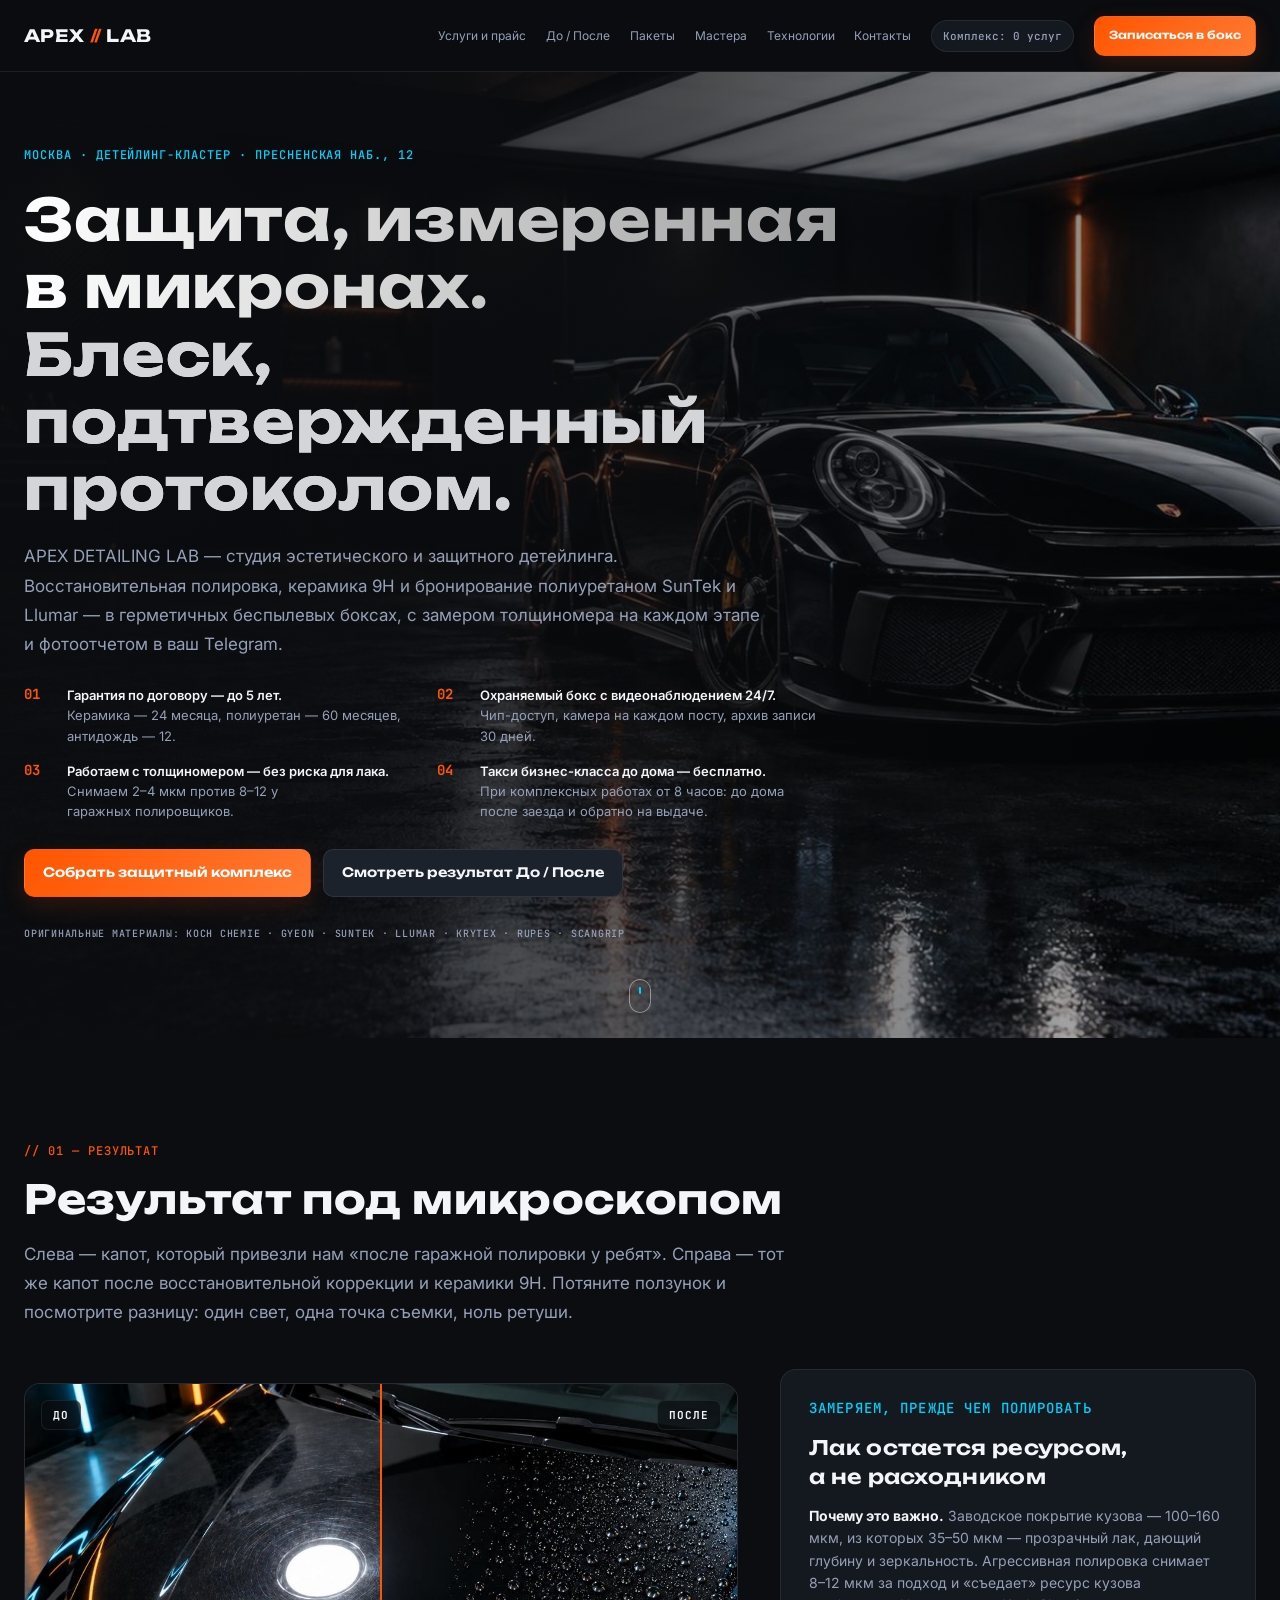
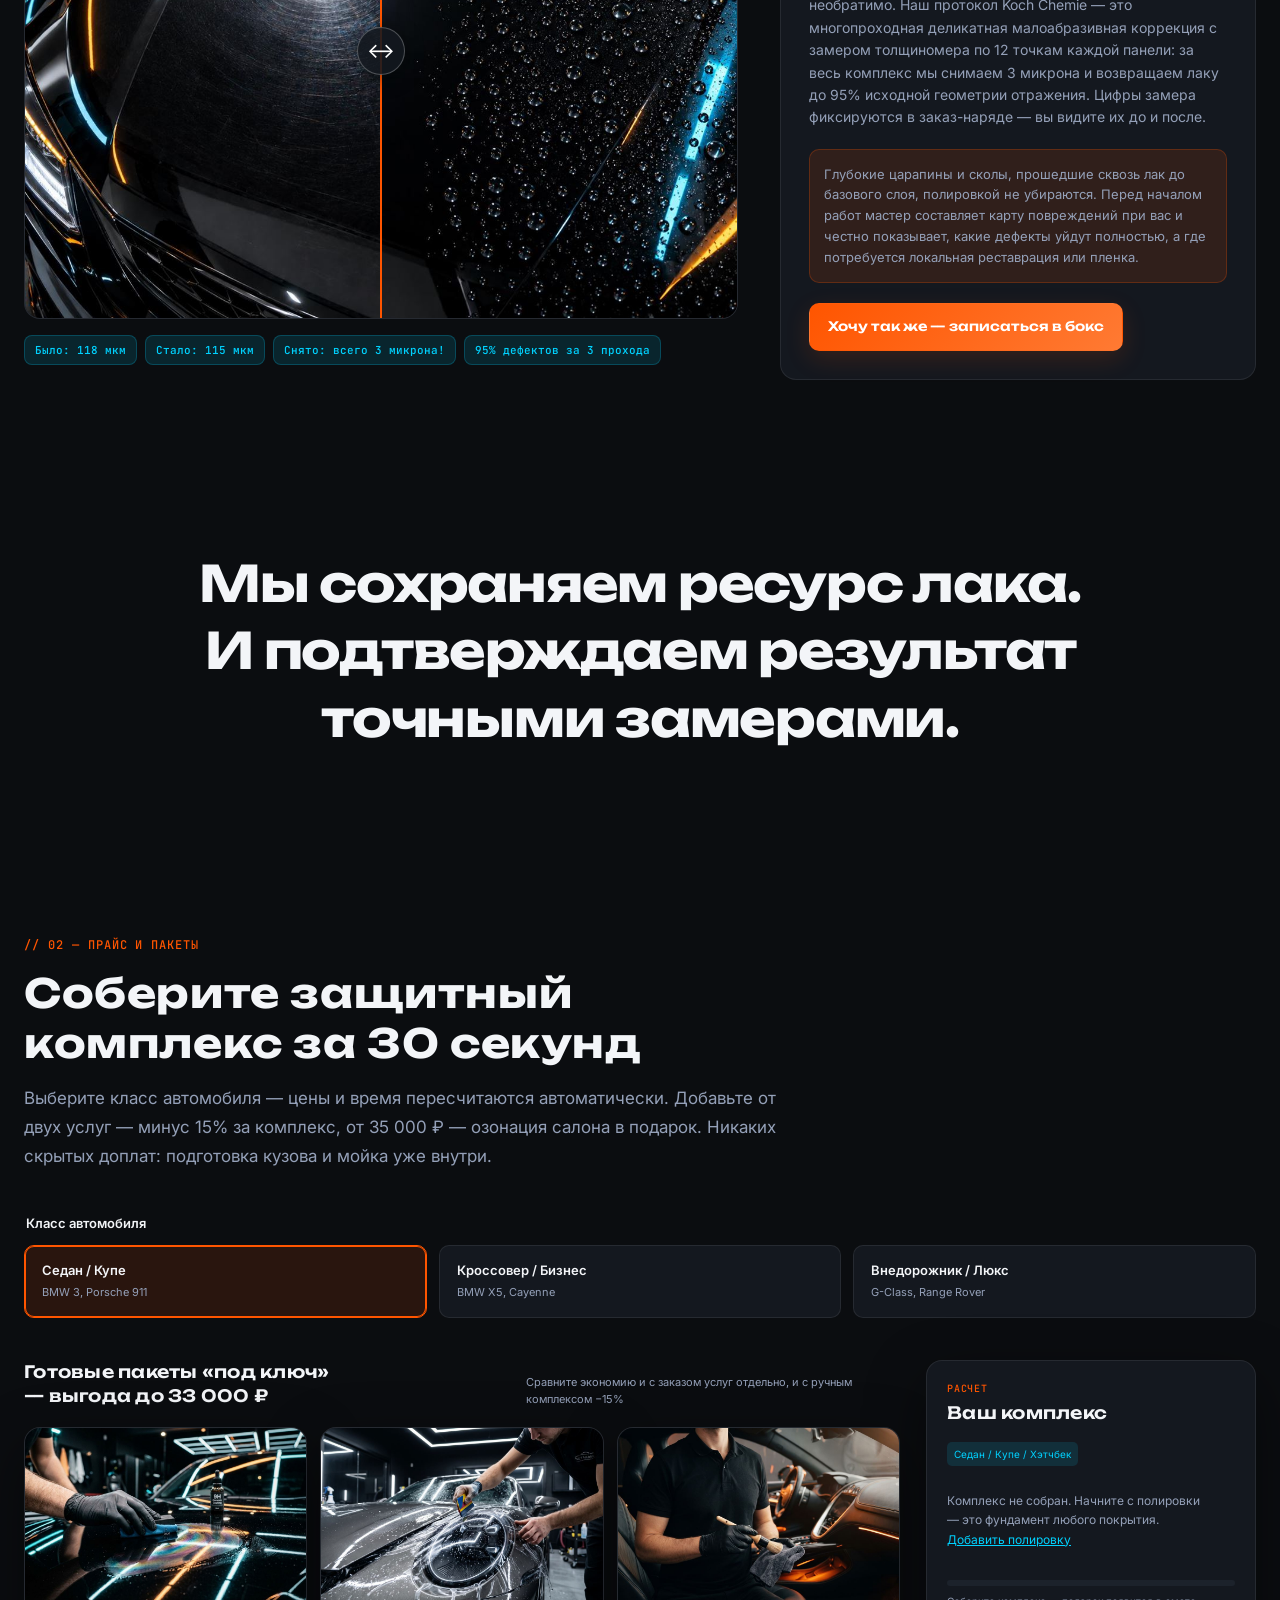
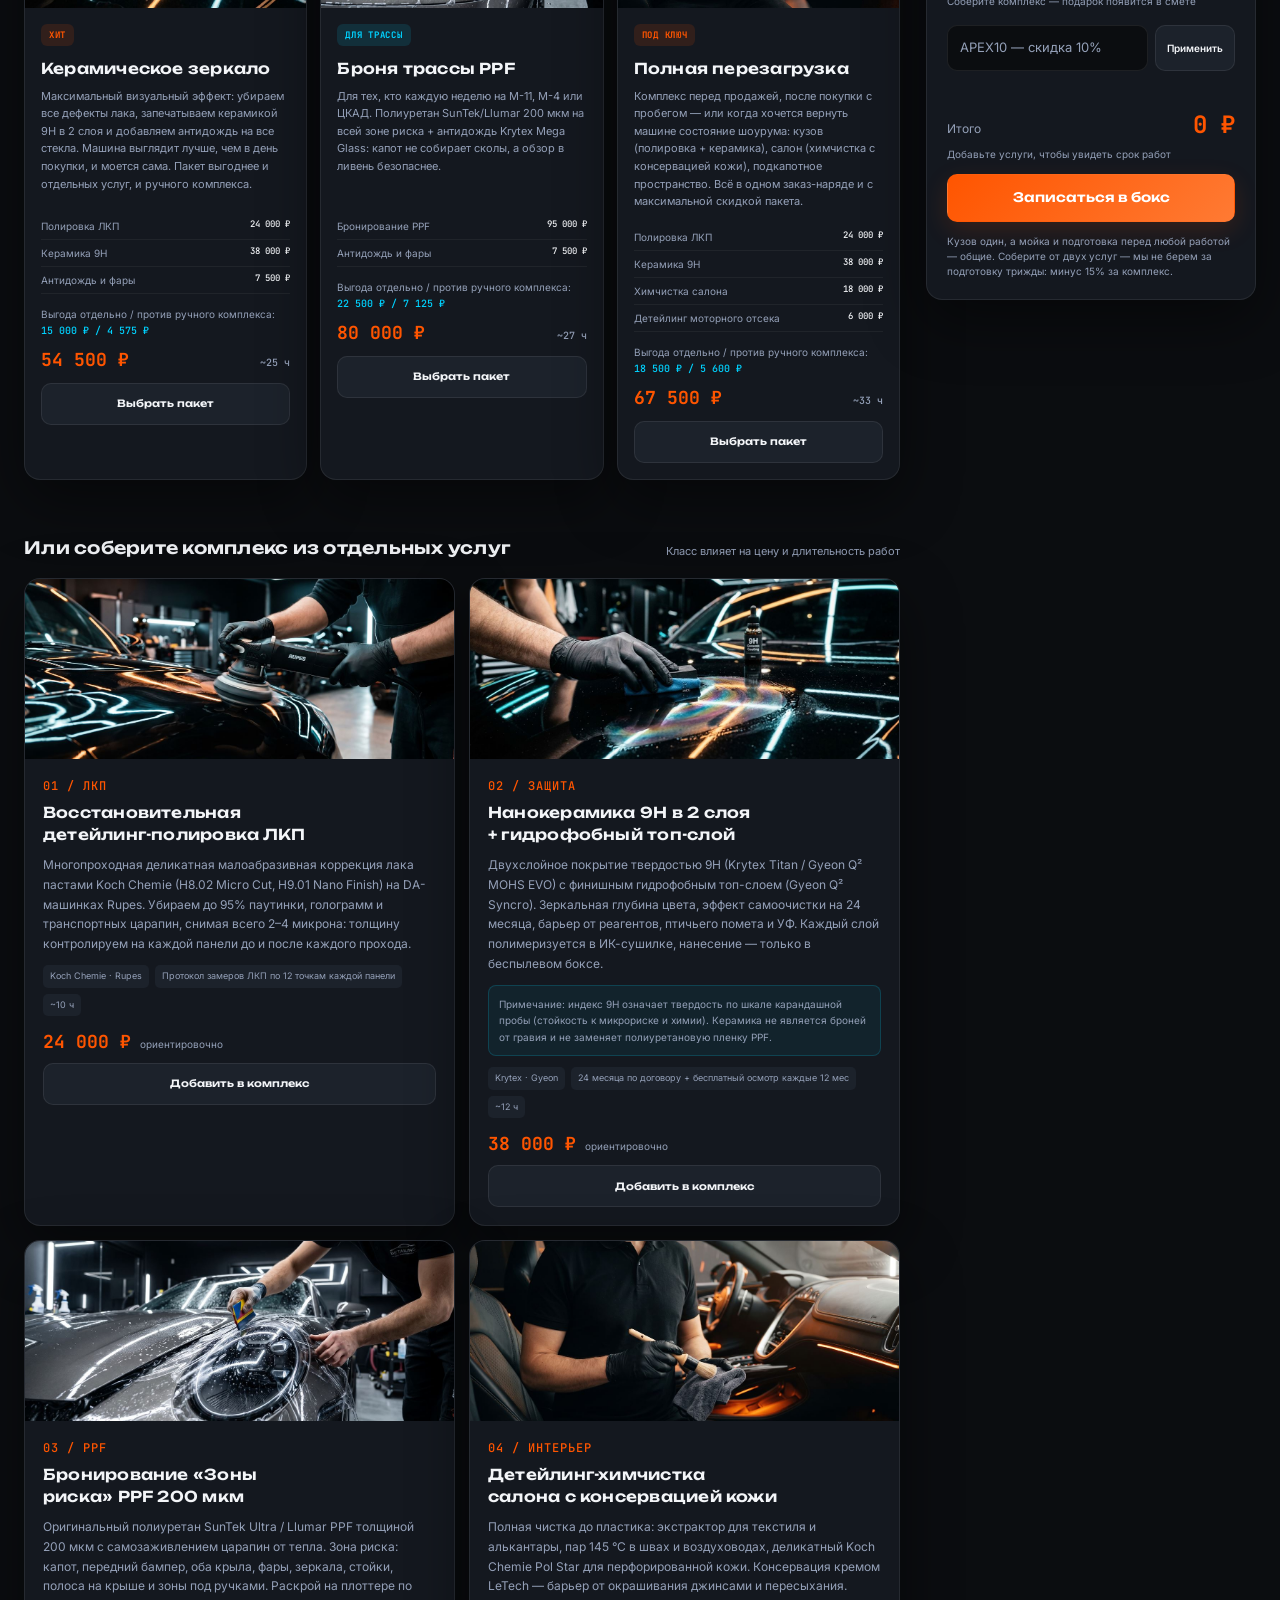
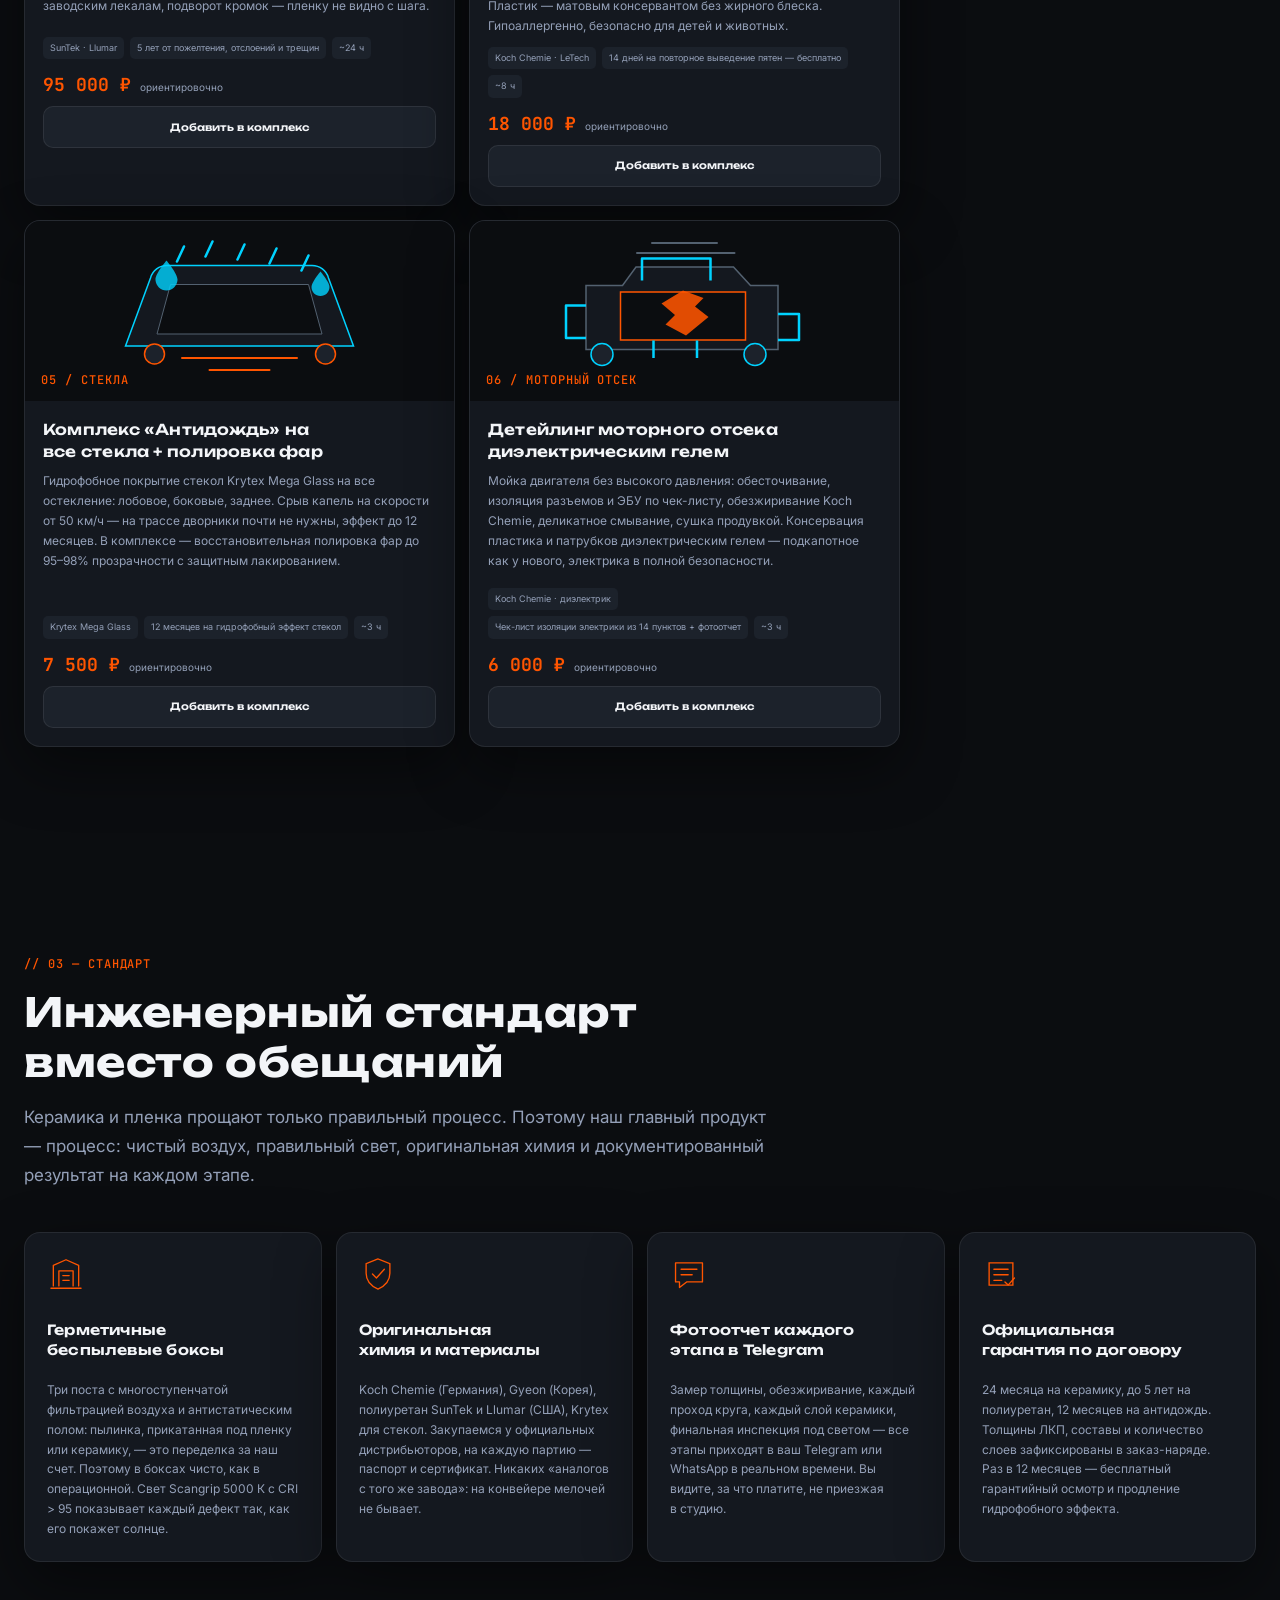
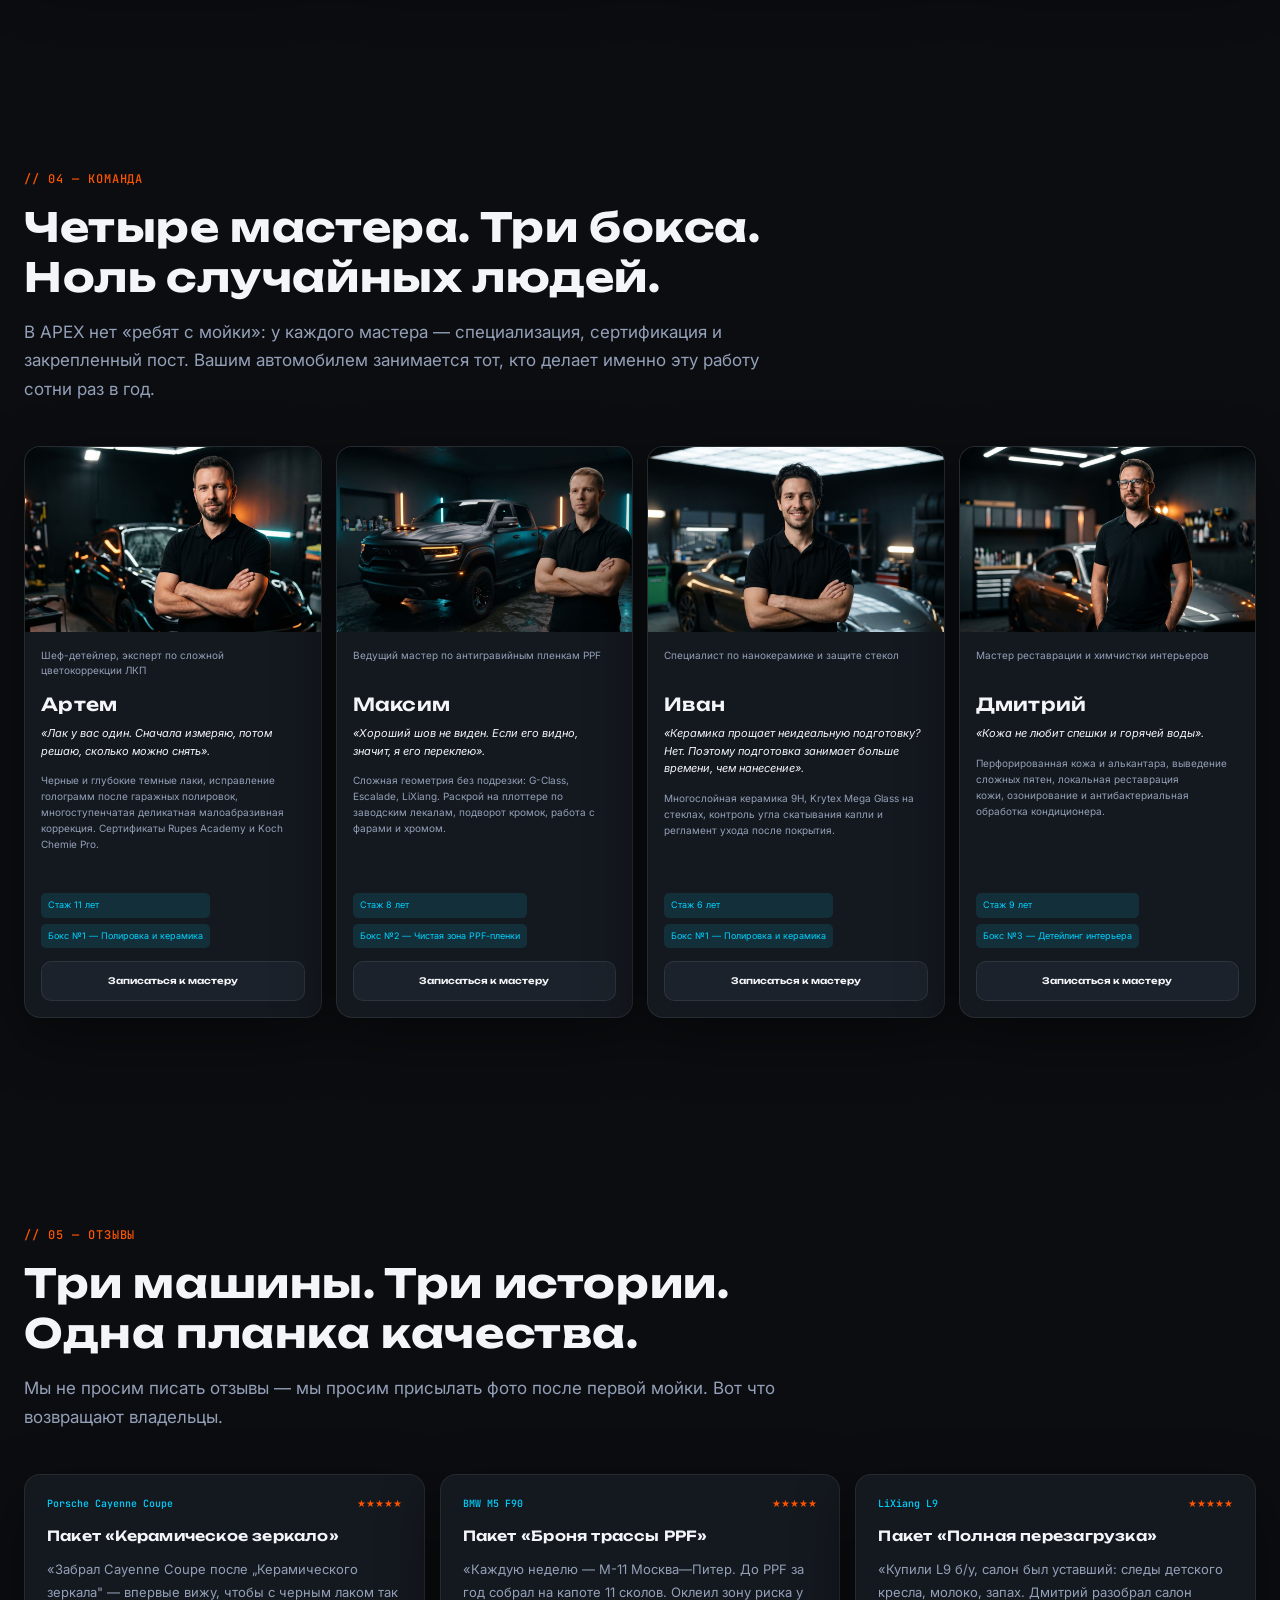
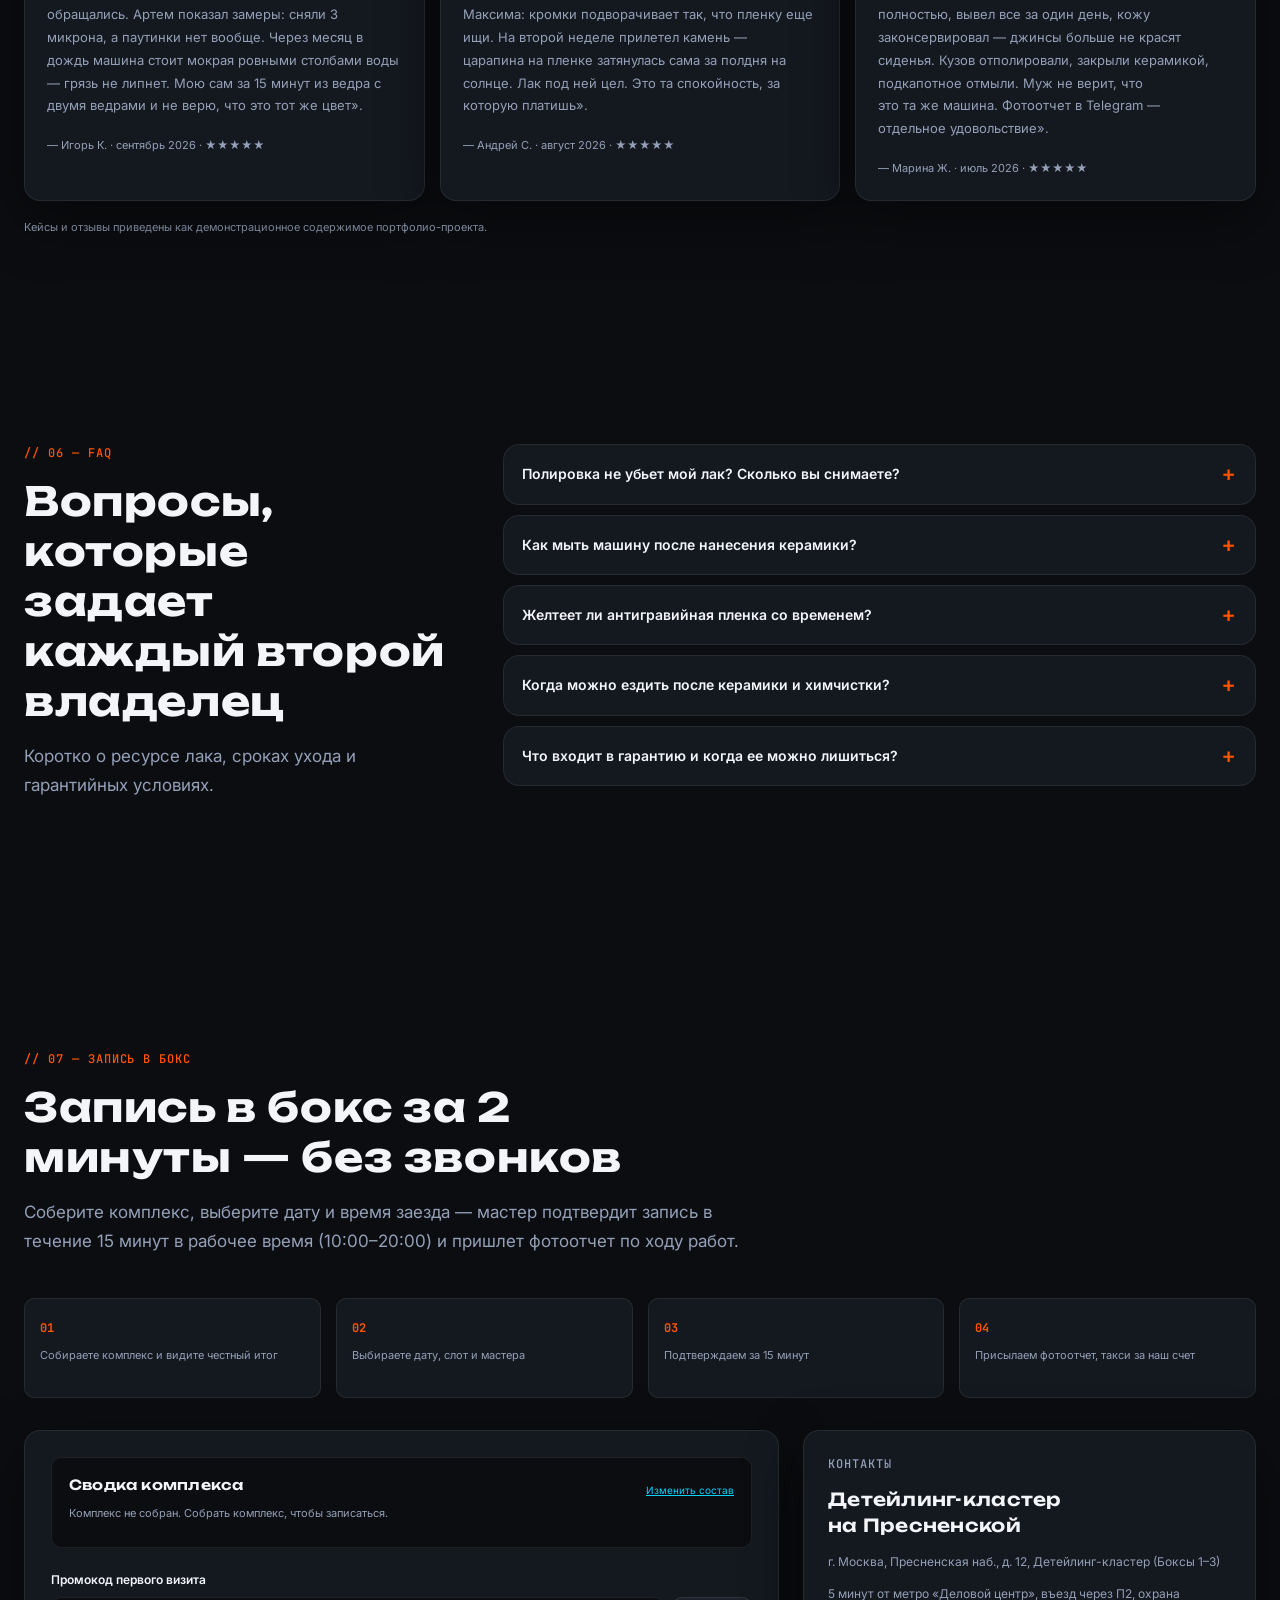
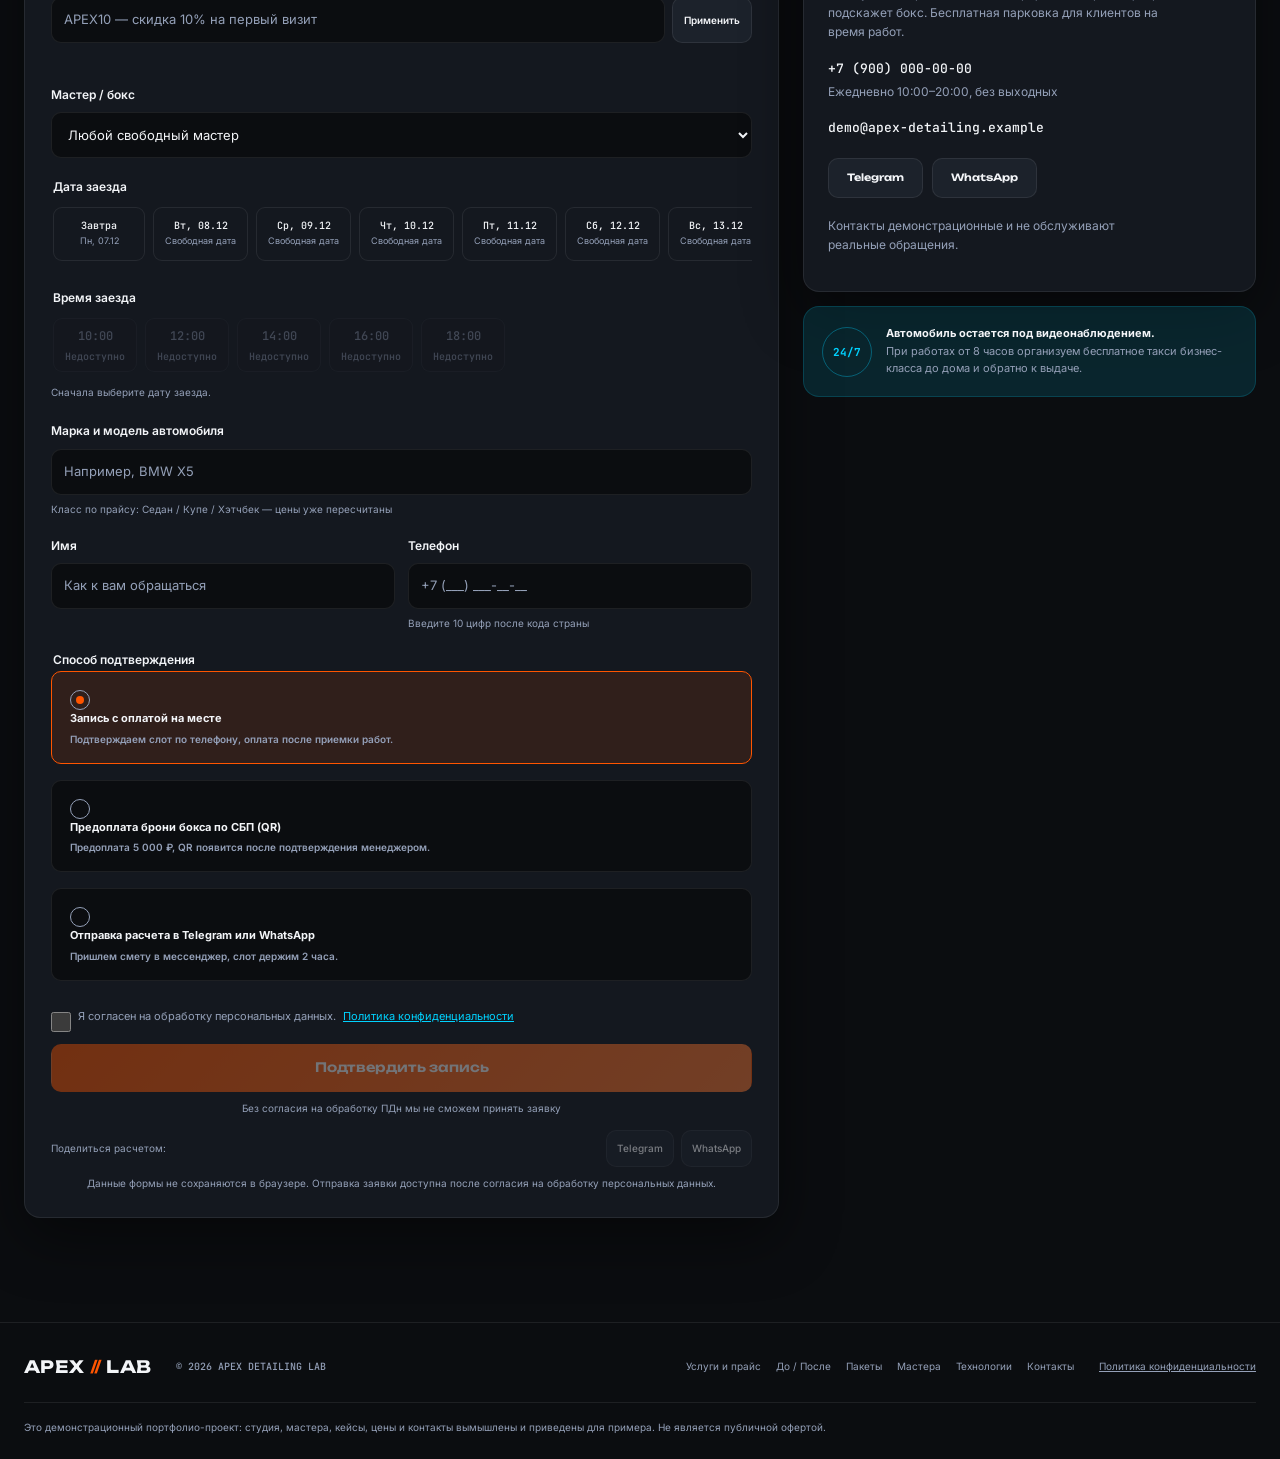
==== commit 8ad773bb: "Apply full-stack code review improvements (P0-P3)" ====
--- a/index.html
+++ b/index.html
@@ -4,6 +4,7 @@
   <meta charset="utf-8">
   <meta name="viewport" content="width=device-width, initial-scale=1">
   <meta name="theme-color" content="#0B0D10">
+  <meta name="robots" content="noindex, nofollow">
   <title>APEX DETAILING LAB — детейлинг, керамика 9H и PPF в Москве | Защита, измеренная в микронах</title>
   <meta name="description" content="Премиальная студия детейлинга в Москве: восстановительная полировка, керамика 9H на 24 месяца, бронирование кузова SunTek/Llumar. Беспылевые боксы, замеры толщиномером, гарантия по договору до 5 лет. Запись в бокс онлайн.">
   <link rel="canonical" href="https://adik2012.github.io/apex-detailing-lab/">
@@ -26,21 +27,11 @@
   <script type="application/ld+json">
   {
     "@context": "https://schema.org",
-    "@type": "AutoRepair",
-    "name": "APEX DETAILING LAB",
-    "description": "Демонстрационная студия эстетического и защитного детейлинга в Москве.",
+    "@type": "WebSite",
+    "name": "APEX DETAILING LAB — демонстрационный проект",
+    "description": "Демонстрационный портфолио-проект сайта студии эстетического и защитного детейлинга. Не является действующей организацией.",
     "url": "https://adik2012.github.io/apex-detailing-lab/",
-    "image": "https://adik2012.github.io/apex-detailing-lab/images/hero-gt-porsche.jpg",
-    "telephone": "+7-900-000-00-00",
-    "email": "demo@apex-detailing.example",
-    "priceRange": "₽₽₽",
-    "address": {
-      "@type": "PostalAddress",
-      "streetAddress": "Пресненская набережная, д. 12, Детейлинг-кластер",
-      "addressLocality": "Москва",
-      "addressCountry": "RU"
-    },
-    "openingHours": "Mo-Su 10:00-20:00"
+    "image": "https://adik2012.github.io/apex-detailing-lab/images/hero-gt-porsche.jpg"
   }
   </script>
   <script defer src="script.js"></script>
@@ -58,7 +49,7 @@
         <a href="#team">Мастера</a>
         <a href="#tech">Технологии</a>
         <a href="#contacts">Контакты</a>
-        <button class="header-estimate" type="button" data-scroll-estimate>Комплекс: 0 услуг</button>
+        <button class="header-estimate" type="button" data-scroll-estimate aria-controls="estimate" aria-expanded="false">Комплекс: 0 услуг</button>
         <a class="button button-small button-primary header-cta" href="#booking">Записаться в бокс</a>
       </nav>
     </div>
@@ -66,7 +57,7 @@
 
   <main id="main">
     <section class="hero" id="hero">
-      <img class="hero-image" src="images/hero-gt-porsche.jpg" width="2560" height="1440" alt="Темный Porsche в детейлинг-боксе под инспекционным светом" fetchpriority="high">
+      <img class="hero-image" src="images/hero-gt-porsche.jpg" width="1600" height="901" alt="Темный Porsche в детейлинг-боксе под инспекционным светом" fetchpriority="high">
       <div class="hero-shade"></div>
       <div class="container hero-content">
         <p class="eyebrow eyebrow-cyan">Москва · Детейлинг-кластер · Пресненская наб., 12</p>
@@ -97,8 +88,8 @@
         <div class="result-grid">
           <div>
             <div class="comparison" data-comparison>
-              <img src="images/before-hood-scratches.jpg" width="1600" height="1200" alt="Черный капот до коррекции: видны паутинка царапин и голограммы" loading="lazy" decoding="async">
-              <div class="comparison-after"><img src="images/after-hood-mirror.jpg" width="1600" height="1200" alt="Тот же капот после деликатной коррекции и нанесения керамики" loading="lazy" decoding="async"></div>
+              <img src="images/before-hood-scratches.jpg" width="1200" height="900" alt="Черный капот до коррекции: видны паутинка царапин и голограммы" loading="lazy" decoding="async">
+              <div class="comparison-after"><img src="images/after-hood-mirror.jpg" width="1200" height="900" alt="Тот же капот после деликатной коррекции и нанесения керамики" loading="lazy" decoding="async"></div>
               <span class="comparison-label label-before">До</span>
               <span class="comparison-label label-after">После</span>
               <div class="comparison-divider" aria-hidden="true"><span>↔</span></div>
@@ -143,25 +134,25 @@
         <div class="builder-layout">
           <div class="builder-main">
             <div class="packages-block" id="packages">
-              <div class="subsection-heading"><h3>Готовые пакеты «под ключ» — выгода до 24 000 ₽</h3><span>Пакетная цена уже включает скидку</span></div>
+              <div class="subsection-heading"><h3>Готовые пакеты «под ключ» — выгода до 33 000 ₽</h3><span>Сравните экономию и с заказом услуг отдельно, и с ручным комплексом −15%</span></div>
               <div class="package-grid">
                 <article class="package-card card reveal" data-package-card="pkg-1">
-                  <img class="package-image" src="images/service-ceramic.jpg" width="1200" height="900" alt="Нанесение керамического покрытия на кузов автомобиля" loading="lazy" decoding="async">
-                  <div class="package-content"><span class="badge badge-orange">Хит</span><h3>Керамическое зеркало</h3><p>Максимальный визуальный эффект: убираем все дефекты лака, запечатываем керамикой 9H в 2 слоя и добавляем антидождь на все стекла. Машина выглядит лучше, чем в день покупки, и моется сама. Выгода по сравнению с заказом услуг по отдельности — до 17 500 ₽.</p>
-                    <ul class="package-includes" data-package-includes="pkg-1"></ul><div class="package-value">Ваша выгода: <strong data-package-benefit="pkg-1">11 600 ₽</strong></div><div class="price-row"><strong data-package-price="pkg-1">57 900 ₽</strong><span data-package-hours="pkg-1">~25 ч</span></div>
-                    <button class="button button-glass package-select" type="button" data-select-package="pkg-1">Выбрать пакет</button></div>
+                  <img class="package-image" src="images/service-ceramic.jpg" width="1200" height="670" alt="Нанесение керамического покрытия на кузов автомобиля" loading="lazy" decoding="async">
+                  <div class="package-content"><span class="badge badge-orange">Хит</span><h3>Керамическое зеркало</h3><p>Максимальный визуальный эффект: убираем все дефекты лака, запечатываем керамикой 9H в 2 слоя и добавляем антидождь на все стекла. Машина выглядит лучше, чем в день покупки, и моется сама. Пакет выгоднее и отдельных услуг, и ручного комплекса.</p>
+                    <ul class="package-includes" data-package-includes="pkg-1"></ul><div class="package-value">Выгода отдельно / против ручного комплекса: <strong data-package-benefit="pkg-1">15 000 ₽ / 4 575 ₽</strong></div><div class="price-row"><strong data-package-price="pkg-1">54 500 ₽</strong><span data-package-hours="pkg-1">~25 ч</span></div>
+                    <button class="button button-glass package-select" type="button" data-select-package="pkg-1" aria-pressed="false">Выбрать пакет</button></div>
                 </article>
                 <article class="package-card card reveal" data-package-card="pkg-2">
-                  <img class="package-image" src="images/service-ppf-film.jpg" width="1200" height="900" alt="Монтаж полиуретановой защитной пленки на капот" loading="lazy" decoding="async">
-                  <div class="package-content"><span class="badge badge-cyan">Для трассы</span><h3>Броня трассы PPF</h3><p>Для тех, кто каждую неделю на М-11, М-4 или ЦКАД. Полиуретан SunTek/Llumar 200 мкм на всей зоне риска + антидождь Krytex Mega Glass: капот не собирает сколы, а обзор в ливень безопаснее. Выгода — до 24 000 ₽.</p>
-                    <ul class="package-includes" data-package-includes="pkg-2"></ul><div class="package-value">Ваша выгода: <strong data-package-benefit="pkg-2">16 000 ₽</strong></div><div class="price-row"><strong data-package-price="pkg-2">86 500 ₽</strong><span data-package-hours="pkg-2">~27 ч</span></div>
-                    <button class="button button-glass package-select" type="button" data-select-package="pkg-2">Выбрать пакет</button></div>
+                  <img class="package-image" src="images/service-ppf-film.jpg" width="1200" height="670" alt="Монтаж полиуретановой защитной пленки на капот" loading="lazy" decoding="async">
+                  <div class="package-content"><span class="badge badge-cyan">Для трассы</span><h3>Броня трассы PPF</h3><p>Для тех, кто каждую неделю на М-11, М-4 или ЦКАД. Полиуретан SunTek/Llumar 200 мкм на всей зоне риска + антидождь Krytex Mega Glass: капот не собирает сколы, а обзор в ливень безопаснее.</p>
+                    <ul class="package-includes" data-package-includes="pkg-2"></ul><div class="package-value">Выгода отдельно / против ручного комплекса: <strong data-package-benefit="pkg-2">22 500 ₽ / 7 125 ₽</strong></div><div class="price-row"><strong data-package-price="pkg-2">80 000 ₽</strong><span data-package-hours="pkg-2">~27 ч</span></div>
+                    <button class="button button-glass package-select" type="button" data-select-package="pkg-2" aria-pressed="false">Выбрать пакет</button></div>
                 </article>
                 <article class="package-card card reveal" data-package-card="pkg-3">
-                  <img class="package-image" src="images/service-interior.jpg" width="1200" height="900" alt="Деликатная химчистка и уход за интерьером автомобиля" loading="lazy" decoding="async">
+                  <img class="package-image" src="images/service-interior.jpg" width="1200" height="670" alt="Деликатная химчистка и уход за интерьером автомобиля" loading="lazy" decoding="async">
                   <div class="package-content"><span class="badge badge-orange">Под ключ</span><h3>Полная перезагрузка</h3><p>Комплекс перед продажей, после покупки с пробегом — или когда хочется вернуть машине состояние шоурума: кузов (полировка + керамика), салон (химчистка с консервацией кожи), подкапотное пространство. Всё в одном заказ-наряде и с максимальной скидкой пакета.</p>
-                    <ul class="package-includes" data-package-includes="pkg-3"></ul><div class="package-value">Ваша выгода: <strong data-package-benefit="pkg-3">15 500 ₽</strong></div><div class="price-row"><strong data-package-price="pkg-3">70 500 ₽</strong><span data-package-hours="pkg-3">~33 ч</span></div>
-                    <button class="button button-glass package-select" type="button" data-select-package="pkg-3">Выбрать пакет</button></div>
+                    <ul class="package-includes" data-package-includes="pkg-3"></ul><div class="package-value">Выгода отдельно / против ручного комплекса: <strong data-package-benefit="pkg-3">18 500 ₽ / 5 600 ₽</strong></div><div class="price-row"><strong data-package-price="pkg-3">67 500 ₽</strong><span data-package-hours="pkg-3">~33 ч</span></div>
+                    <button class="button button-glass package-select" type="button" data-select-package="pkg-3" aria-pressed="false">Выбрать пакет</button></div>
                 </article>
               </div>
             </div>
@@ -169,23 +160,23 @@
               <div class="subsection-heading"><h3>Или соберите комплекс из отдельных услуг</h3><span>Класс влияет на цену и длительность работ</span></div>
               <div class="service-grid">
                 <article class="service-card card reveal" data-service-card="srv-1">
-                  <img src="images/service-polishing.jpg" width="1200" height="900" alt="Мастер выполняет коррекцию лакокрасочного покрытия машинкой Rupes" loading="lazy" decoding="async">
+                  <img src="images/service-polishing.jpg" width="1200" height="670" alt="Мастер выполняет коррекцию лакокрасочного покрытия машинкой Rupes" loading="lazy" decoding="async">
                   <div class="service-content"><span class="service-index">01 / ЛКП</span><h3>Восстановительная детейлинг-полировка ЛКП</h3><p>Многопроходная деликатная малоабразивная коррекция лака пастами Koch Chemie (H8.02 Micro Cut, H9.01 Nano Finish) на DA-машинках Rupes. Убираем до 95% паутинки, голограмм и транспортных царапин, снимая всего 2–4 микрона: толщину контролируем на каждой панели до и после каждого прохода.</p>
                     <div class="service-chips"><span>Koch Chemie · Rupes</span><span>Протокол замеров ЛКП по 12 точкам каждой панели</span><span data-service-hours="srv-1">~10 ч</span></div><div class="service-price"><strong data-service-price="srv-1">24 000 ₽</strong><span>ориентировочно</span></div><button class="button button-glass service-toggle" type="button" data-toggle-service="srv-1">Добавить в комплекс</button></div>
                 </article>
                 <article class="service-card card reveal" data-service-card="srv-2">
-                  <img src="images/service-ceramic.jpg" width="1200" height="900" alt="Нанесение двухслойного керамического покрытия на лак" loading="lazy" decoding="async">
+                  <img src="images/service-ceramic.jpg" width="1200" height="670" alt="Нанесение двухслойного керамического покрытия на лак" loading="lazy" decoding="async">
                   <div class="service-content"><span class="service-index">02 / ЗАЩИТА</span><h3>Нанокерамика 9H в 2 слоя + гидрофобный топ-слой</h3><p>Двухслойное покрытие твердостью 9H (Krytex Titan / Gyeon Q² MOHS EVO) с финишным гидрофобным топ-слоем (Gyeon Q² Syncro). Зеркальная глубина цвета, эффект самоочистки на 24 месяца, барьер от реагентов, птичьего помета и УФ. Каждый слой полимеризуется в ИК-сушилке, нанесение — только в беспылевом боксе.</p>
                     <p class="technical-note">Примечание: индекс 9H означает твердость по шкале карандашной пробы (стойкость к микрориске и химии). Керамика не является броней от гравия и не заменяет полиуретановую пленку PPF.</p>
                     <div class="service-chips"><span>Krytex · Gyeon</span><span>24 месяца по договору + бесплатный осмотр каждые 12 мес</span><span data-service-hours="srv-2">~12 ч</span></div><div class="service-price"><strong data-service-price="srv-2">38 000 ₽</strong><span>ориентировочно</span></div><button class="button button-glass service-toggle" type="button" data-toggle-service="srv-2">Добавить в комплекс</button></div>
                 </article>
                 <article class="service-card card reveal" data-service-card="srv-3">
-                  <img src="images/service-ppf-film.jpg" width="1200" height="900" alt="Монтаж пленки PPF с подворотом края на кузове автомобиля" loading="lazy" decoding="async">
+                  <img src="images/service-ppf-film.jpg" width="1200" height="670" alt="Монтаж пленки PPF с подворотом края на кузове автомобиля" loading="lazy" decoding="async">
                   <div class="service-content"><span class="service-index">03 / PPF</span><h3>Бронирование «Зоны риска» PPF 200 мкм</h3><p>Оригинальный полиуретан SunTek Ultra / Llumar PPF толщиной 200 мкм с самозаживлением царапин от тепла. Зона риска: капот, передний бампер, оба крыла, фары, зеркала, стойки, полоса на крыше и зоны под ручками. Раскрой на плоттере по заводским лекалам, подворот кромок — пленку не видно с шага.</p>
                     <div class="service-chips"><span>SunTek · Llumar</span><span>5 лет от пожелтения, отслоений и трещин</span><span data-service-hours="srv-3">~24 ч</span></div><div class="service-price"><strong data-service-price="srv-3">95 000 ₽</strong><span>ориентировочно</span></div><button class="button button-glass service-toggle" type="button" data-toggle-service="srv-3">Добавить в комплекс</button></div>
                 </article>
                 <article class="service-card card reveal" data-service-card="srv-4">
-                  <img src="images/service-interior.jpg" width="1200" height="900" alt="Деликатная очистка кожи и текстиля в салоне автомобиля" loading="lazy" decoding="async">
+                  <img src="images/service-interior.jpg" width="1200" height="670" alt="Деликатная очистка кожи и текстиля в салоне автомобиля" loading="lazy" decoding="async">
                   <div class="service-content"><span class="service-index">04 / ИНТЕРЬЕР</span><h3>Детейлинг-химчистка салона с консервацией кожи</h3><p>Полная чистка до пластика: экстрактор для текстиля и алькантары, пар 145 °C в швах и воздуховодах, деликатный Koch Chemie Pol Star для перфорированной кожи. Консервация кремом LeTech — барьер от окрашивания джинсами и пересыхания. Пластик — матовым консервантом без жирного блеска. Гипоаллергенно, безопасно для детей и животных.</p>
                     <div class="service-chips"><span>Koch Chemie · LeTech</span><span>14 дней на повторное выведение пятен — бесплатно</span><span data-service-hours="srv-4">~8 ч</span></div><div class="service-price"><strong data-service-price="srv-4">18 000 ₽</strong><span>ориентировочно</span></div><button class="button button-glass service-toggle" type="button" data-toggle-service="srv-4">Добавить в комплекс</button></div>
                 </article>
@@ -202,14 +193,14 @@
               </div>
             </div>
           </div>
-          <aside class="estimate-panel card" id="estimate" aria-labelledby="estimate-title">
+          <aside class="estimate-panel card" id="estimate" aria-labelledby="estimate-title" tabindex="-1" aria-modal="false">
             <div class="estimate-header"><div><p class="section-kicker">РАСЧЕТ</p><h3 id="estimate-title">Ваш комплекс</h3></div><button type="button" class="icon-button estimate-close" data-close-estimate aria-label="Закрыть смету">×</button></div>
             <div class="estimate-summary" data-estimate-summary aria-live="polite"></div>
-            <div class="gift-progress"><div class="gift-progress-track"><span data-gift-progress></span></div><p data-gift-message>Соберите комплекс — подарок появится в смете</p></div>
+            <div class="gift-progress"><div class="gift-progress-track"><span data-gift-progress></span></div><p data-gift-message aria-live="polite">Соберите комплекс — подарок появится в смете</p></div>
             <div class="package-suggestion" data-package-suggestion hidden></div>
             <div class="promo-row"><label class="visually-hidden" for="estimate-promo">Промокод</label><input id="estimate-promo" type="text" placeholder="APEX10 — скидка 10%"><button class="button button-glass" type="button" data-apply-promo>Применить</button></div>
             <p class="promo-feedback" data-estimate-promo-feedback aria-live="polite"></p>
-            <div class="estimate-total"><span>Итого</span><strong data-estimate-total>0 ₽</strong><small data-estimate-hours>Добавьте услуги, чтобы увидеть срок работ</small></div>
+            <div class="estimate-total"><span>Итого</span><strong data-estimate-total aria-live="polite">0 ₽</strong><small data-estimate-hours>Добавьте услуги, чтобы увидеть срок работ</small></div>
             <p class="estimate-savings" data-estimate-savings></p>
             <a class="button button-primary estimate-cta" href="#booking">Записаться в бокс</a>
             <p class="combo-hint">Кузов один, а мойка и подготовка перед любой работой — общие. Соберите от двух услуг — мы не берем за подготовку трижды: минус 15% за комплекс.</p>
@@ -234,10 +225,10 @@
       <div class="container">
         <div class="section-heading reveal"><p class="section-kicker">// 04 — КОМАНДА</p><h2>Четыре мастера. Три бокса. Ноль случайных людей.</h2><p class="section-lead">В APEX нет «ребят с мойки»: у каждого мастера — специализация, сертификация и закрепленный пост. Вашим автомобилем занимается тот, кто делает именно эту работу сотни раз в год.</p></div>
         <div class="team-grid">
-          <article class="master-card card reveal"><div class="master-photo"><img src="images/master-artem.jpg" width="800" height="1000" alt="Артем, шеф-детейлер в боксе полировки" loading="lazy" decoding="async"></div><div class="master-content"><p class="master-role">Шеф-детейлер, эксперт по сложной цветокоррекции ЛКП</p><h3>Артем</h3><blockquote>«Лак у вас один. Сначала измеряю, потом решаю, сколько можно снять».</blockquote><p class="master-spec">Черные и глубокие темные лаки, исправление голограмм после гаражных полировок, многоступенчатая деликатная малоабразивная коррекция. Сертификаты Rupes Academy и Koch Chemie Pro.</p><div class="master-meta"><span>Стаж 11 лет</span><span>Бокс №1 — Полировка и керамика</span></div><button class="button button-glass master-book" type="button" data-master="master-1">Записаться к мастеру</button></div></article>
-          <article class="master-card card reveal"><div class="master-photo"><img src="images/master-maxim.jpg" width="800" height="1000" alt="Максим, мастер по защитной пленке PPF" loading="lazy" decoding="async"></div><div class="master-content"><p class="master-role">Ведущий мастер по антигравийным пленкам PPF</p><h3>Максим</h3><blockquote>«Хороший шов не виден. Если его видно, значит, я его переклею».</blockquote><p class="master-spec">Сложная геометрия без подрезки: G-Class, Escalade, LiXiang. Раскрой на плоттере по заводским лекалам, подворот кромок, работа с фарами и хромом.</p><div class="master-meta"><span>Стаж 8 лет</span><span>Бокс №2 — Чистая зона PPF-пленки</span></div><button class="button button-glass master-book" type="button" data-master="master-2">Записаться к мастеру</button></div></article>
-          <article class="master-card card reveal"><div class="master-photo"><img src="images/master-ivan.jpg" width="800" height="1000" alt="Иван, специалист по керамической защите автомобиля" loading="lazy" decoding="async"></div><div class="master-content"><p class="master-role">Специалист по нанокерамике и защите стекол</p><h3>Иван</h3><blockquote>«Керамика прощает неидеальную подготовку? Нет. Поэтому подготовка занимает больше времени, чем нанесение».</blockquote><p class="master-spec">Многослойная керамика 9H, Krytex Mega Glass на стеклах, контроль угла скатывания капли и регламент ухода после покрытия.</p><div class="master-meta"><span>Стаж 6 лет</span><span>Бокс №1 — Полировка и керамика</span></div><button class="button button-glass master-book" type="button" data-master="master-3">Записаться к мастеру</button></div></article>
-          <article class="master-card card reveal"><div class="master-photo"><img src="images/master-dmitry.jpg" width="800" height="1000" alt="Дмитрий, мастер детейлинга и реставрации интерьера" loading="lazy" decoding="async"></div><div class="master-content"><p class="master-role">Мастер реставрации и химчистки интерьеров</p><h3>Дмитрий</h3><blockquote>«Кожа не любит спешки и горячей воды».</blockquote><p class="master-spec">Перфорированная кожа и алькантара, выведение сложных пятен, локальная реставрация кожи, озонирование и антибактериальная обработка кондиционера.</p><div class="master-meta"><span>Стаж 9 лет</span><span>Бокс №3 — Детейлинг интерьера</span></div><button class="button button-glass master-book" type="button" data-master="master-4">Записаться к мастеру</button></div></article>
+          <article class="master-card card reveal"><div class="master-photo"><img src="images/master-artem.jpg" width="1200" height="670" alt="Артем, шеф-детейлер в боксе полировки" loading="lazy" decoding="async"></div><div class="master-content"><p class="master-role">Шеф-детейлер, эксперт по сложной цветокоррекции ЛКП</p><h3>Артем</h3><blockquote>«Лак у вас один. Сначала измеряю, потом решаю, сколько можно снять».</blockquote><p class="master-spec">Черные и глубокие темные лаки, исправление голограмм после гаражных полировок, многоступенчатая деликатная малоабразивная коррекция. Сертификаты Rupes Academy и Koch Chemie Pro.</p><div class="master-meta"><span>Стаж 11 лет</span><span>Бокс №1 — Полировка и керамика</span></div><button class="button button-glass master-book" type="button" data-master="master-1">Записаться к мастеру</button></div></article>
+          <article class="master-card card reveal"><div class="master-photo"><img src="images/master-maxim.jpg" width="1200" height="670" alt="Максим, мастер по защитной пленке PPF" loading="lazy" decoding="async"></div><div class="master-content"><p class="master-role">Ведущий мастер по антигравийным пленкам PPF</p><h3>Максим</h3><blockquote>«Хороший шов не виден. Если его видно, значит, я его переклею».</blockquote><p class="master-spec">Сложная геометрия без подрезки: G-Class, Escalade, LiXiang. Раскрой на плоттере по заводским лекалам, подворот кромок, работа с фарами и хромом.</p><div class="master-meta"><span>Стаж 8 лет</span><span>Бокс №2 — Чистая зона PPF-пленки</span></div><button class="button button-glass master-book" type="button" data-master="master-2">Записаться к мастеру</button></div></article>
+          <article class="master-card card reveal"><div class="master-photo"><img src="images/master-ivan.jpg" width="1200" height="670" alt="Иван, специалист по керамической защите автомобиля" loading="lazy" decoding="async"></div><div class="master-content"><p class="master-role">Специалист по нанокерамике и защите стекол</p><h3>Иван</h3><blockquote>«Керамика прощает неидеальную подготовку? Нет. Поэтому подготовка занимает больше времени, чем нанесение».</blockquote><p class="master-spec">Многослойная керамика 9H, Krytex Mega Glass на стеклах, контроль угла скатывания капли и регламент ухода после покрытия.</p><div class="master-meta"><span>Стаж 6 лет</span><span>Бокс №1 — Полировка и керамика</span></div><button class="button button-glass master-book" type="button" data-master="master-3">Записаться к мастеру</button></div></article>
+          <article class="master-card card reveal"><div class="master-photo"><img src="images/master-dmitry.jpg" width="1200" height="670" alt="Дмитрий, мастер детейлинга и реставрации интерьера" loading="lazy" decoding="async"></div><div class="master-content"><p class="master-role">Мастер реставрации и химчистки интерьеров</p><h3>Дмитрий</h3><blockquote>«Кожа не любит спешки и горячей воды».</blockquote><p class="master-spec">Перфорированная кожа и алькантара, выведение сложных пятен, локальная реставрация кожи, озонирование и антибактериальная обработка кондиционера.</p><div class="master-meta"><span>Стаж 9 лет</span><span>Бокс №3 — Детейлинг интерьера</span></div><button class="button button-glass master-book" type="button" data-master="master-4">Записаться к мастеру</button></div></article>
         </div>
       </div>
     </section>
@@ -292,19 +283,19 @@
               </select>
               <p class="service-advisory" data-master-advisory hidden>Мастер специализируется на профильном этапе работ. Мы закрепим его ведущим куратором вашего автомобиля и подключим профильных специалистов студии по смежным боксам</p>
             </div>
-            <fieldset class="form-group date-group"><legend>Дата заезда</legend><div class="date-picker" data-date-picker aria-label="Выберите дату заезда"></div></fieldset>
-            <fieldset class="form-group slot-group"><legend>Время заезда</legend><div class="slot-picker" data-slot-picker></div><p class="slot-message" data-slot-message aria-live="polite">Сначала выберите дату заезда.</p><div class="booking-estimate" data-booking-estimate hidden></div></fieldset>
-            <div class="form-group"><label for="car-model">Марка и модель автомобиля</label><input id="car-model" name="carModel" type="text" maxlength="60" placeholder="Например, BMW X5" autocomplete="off" required><small data-class-label>Класс по прайсу: Седан / Купе / Хэтчбек — цены уже пересчитаны</small></div>
+            <fieldset class="form-group date-group"><legend>Дата заезда</legend><div class="date-picker" data-date-picker role="group" aria-label="Выберите дату заезда"></div><small id="date-picker-error" class="field-error" hidden></small></fieldset>
+            <fieldset class="form-group slot-group"><legend>Время заезда</legend><div class="slot-picker" data-slot-picker role="group" aria-label="Выберите время заезда"></div><p class="slot-message" data-slot-message aria-live="polite">Сначала выберите дату заезда.</p><small id="slot-picker-error" class="field-error" hidden></small><div class="booking-estimate" data-booking-estimate hidden></div></fieldset>
+            <div class="form-group"><label for="car-model">Марка и модель автомобиля</label><input id="car-model" name="carModel" type="text" maxlength="60" aria-describedby="car-model-error" placeholder="Например, BMW X5" autocomplete="off" required><small id="car-model-error" class="field-error" hidden></small><small data-class-label>Класс по прайсу: Седан / Купе / Хэтчбек — цены уже пересчитаны</small></div>
             <div class="form-grid">
-              <div class="form-group"><label for="customer-name">Имя</label><input id="customer-name" name="name" type="text" minlength="2" maxlength="40" placeholder="Как к вам обращаться" autocomplete="name" required></div>
-              <div class="form-group"><label for="customer-phone">Телефон</label><input id="customer-phone" name="phone" type="tel" inputmode="tel" autocomplete="tel" placeholder="+7 (___) ___-__-__" aria-describedby="phone-help" required><small id="phone-help">Введите 10 цифр после кода страны</small></div>
+              <div class="form-group"><label for="customer-name">Имя</label><input id="customer-name" name="name" type="text" minlength="2" maxlength="40" aria-describedby="customer-name-error" placeholder="Как к вам обращаться" autocomplete="name" required><small id="customer-name-error" class="field-error" hidden></small></div>
+              <div class="form-group"><label for="customer-phone">Телефон</label><input id="customer-phone" name="phone" type="tel" inputmode="tel" autocomplete="tel" placeholder="+7 (___) ___-__-__" aria-describedby="phone-help customer-phone-error" required><small id="phone-help">Введите 10 цифр после кода страны</small><small id="customer-phone-error" class="field-error" hidden></small></div>
             </div>
             <fieldset class="form-group confirm-method"><legend>Способ подтверждения</legend>
               <label class="radio-card"><input type="radio" name="confirmMethod" value="onsite" checked><span class="radio-indicator" aria-hidden="true"></span><span><strong>Запись с оплатой на месте</strong><small>Подтверждаем слот по телефону, оплата после приемки работ.</small></span></label>
               <label class="radio-card"><input type="radio" name="confirmMethod" value="sbp"><span class="radio-indicator" aria-hidden="true"></span><span><strong>Предоплата брони бокса по СБП (QR)</strong><small>Предоплата 5 000 ₽, QR появится после подтверждения менеджером.</small></span></label>
               <label class="radio-card"><input type="radio" name="confirmMethod" value="messenger"><span class="radio-indicator" aria-hidden="true"></span><span><strong>Отправка расчета в Telegram или WhatsApp</strong><small>Пришлем смету в мессенджер, слот держим 2 часа.</small></span></label>
             </fieldset>
-            <div class="consent-row"><input type="checkbox" name="consent" id="personal-consent"><label for="personal-consent">Я согласен на обработку персональных данных.</label><button type="button" class="text-button" data-open-privacy>Политика конфиденциальности</button></div>
+            <div class="consent-row"><input type="checkbox" name="consent" id="personal-consent" aria-describedby="personal-consent-error"><label for="personal-consent">Я согласен на обработку персональных данных.</label><button type="button" class="text-button" data-open-privacy>Политика конфиденциальности</button></div><small id="personal-consent-error" class="field-error" hidden></small>
             <input class="honeypot" type="text" name="website" tabindex="-1" autocomplete="off" aria-hidden="true">
             <div class="form-errors" data-form-errors role="status" aria-live="polite"></div>
             <button class="button button-primary submit-button" type="submit" data-submit-button disabled><span data-submit-label>Подтвердить запись</span><span class="button-spinner" aria-hidden="true"></span></button>
@@ -326,7 +317,7 @@
           </aside>
         </div>
         <section class="booking-success card" data-booking-success hidden aria-live="polite">
-          <p class="section-kicker">ЗАЯВКА ПРИНЯТА</p><span class="demo-badge" data-demo-badge hidden>ДЕМО-РЕЖИМ</span><h3 data-success-title>Бронь принята</h3><div data-success-summary></div><p>Мастер свяжется в течение 15 минут в рабочее время (10:00–20:00). Фотоотчет приедет в мессенджер по ходу работ.</p><button class="button button-glass" type="button" data-reset-booking>Собрать еще один комплекс</button>
+          <p class="section-kicker">ЗАЯВКА ПРИНЯТА</p><span class="demo-badge" data-demo-badge hidden>ДЕМО-РЕЖИМ</span><h3 data-success-title tabindex="-1">Бронь принята</h3><div data-success-summary></div><p>Мастер свяжется в течение 15 минут в рабочее время (10:00–20:00). Фотоотчет приедет в мессенджер по ходу работ.</p><button class="button button-glass" type="button" data-reset-booking>Собрать еще один комплекс</button>
         </section>
       </div>
     </section>
@@ -340,8 +331,8 @@
     <div class="container footer-disclaimer">Это демонстрационный портфолио-проект: студия, мастера, кейсы, цены и контакты вымышлены и приведены для примера. Не является публичной офертой.</div>
   </footer>
 
-  <button class="mobile-estimate-trigger" type="button" data-open-estimate><span data-mobile-estimate-label>Смета · 0 услуг</span><strong data-mobile-estimate-total>0 ₽</strong></button>
-  <div class="modal-backdrop" data-modal="privacy" hidden><section class="modal-panel" role="dialog" aria-modal="true" aria-labelledby="privacy-title"><button type="button" class="modal-close" data-close-modal aria-label="Закрыть">×</button><p class="section-kicker">ДАННЫЕ И КОНФИДЕНЦИАЛЬНОСТЬ</p><h2 id="privacy-title">Политика конфиденциальности</h2><p>Мы собираем только те данные, которые вы указали в форме: имя, телефон, марку и модель автомобиля — исключительно для подтверждения записи и связи по заказу.</p><p>Данные не передаются третьим лицам, не используются для рассылок и хранятся в защищенном журнале заявок студии до отзыва согласия.</p><p>Отозвать согласие и удалить данные можно в любой момент по телефону +7 (900) 000-00-00 или на email demo@apex-detailing.example.</p></section></div>
+  <button class="mobile-estimate-trigger" type="button" data-open-estimate aria-controls="estimate" aria-expanded="false"><span data-mobile-estimate-label>Смета · 0 услуг</span><strong data-mobile-estimate-total>0 ₽</strong></button>
+  <div class="modal-backdrop" data-modal="privacy" hidden><section class="modal-panel" role="dialog" aria-modal="true" aria-labelledby="privacy-title"><button type="button" class="modal-close" data-close-modal aria-label="Закрыть">×</button><p class="section-kicker">ДАННЫЕ И КОНФИДЕНЦИАЛЬНОСТЬ</p><h2 id="privacy-title">Политика конфиденциальности</h2><p class="demo-policy-note"><strong>Демонстрационный проект.</strong> Студия, контакты и серверная обработка приведены как пример. Не отправляйте реальные персональные данные: заявка не относится к действующей организации и не создает реальную запись.</p><p>В рабочем проекте данные из формы могут использоваться только после получения согласия, исключительно для подтверждения записи и связи по заказу, в объеме и сроки, указанные в опубликованной политике оператора.</p><p>Перед приемом реальных заявок владелец сайта должен заменить демонстрационные сведения, разместить юридические документы и настроить фактические правила хранения, удаления и защиты персональных данных.</p></section></div>
   <div class="modal-backdrop" data-modal="sbp" hidden><section class="modal-panel modal-qr" role="dialog" aria-modal="true" aria-labelledby="sbp-title"><button type="button" class="modal-close" data-close-modal aria-label="Закрыть">×</button><svg class="sbp-qr" viewBox="0 0 21 21" role="img" aria-label="Демонстрационный QR-код СБП"><rect width="21" height="21" fill="#fff"/><path fill="#14181f" d="M8 1h1v1H8zm2 0h1v1h-1zm2 0h1v1h-1zM8 3h1v1H8zm3 0h1v1h-1zm2 0h1v1h-1zM8 5h1v1H8zm2 0h1v1h-1zm4 0h1v1h-1zM8 7h1v1H8zm2 1h1v1h-1zm2 0h1v1h-1zm4 0h1v1h-1zm-8 2h1v1H8zm3 0h1v1h-1zm2 0h1v1h-1zm4 0h1v1h-1zM8 12h1v1H8zm2 0h1v1h-1zm4 0h1v1h-1zm2 0h1v1h-1zm-8 2h1v1H8zm3 0h1v1h-1zm2 1h1v1h-1zm3 0h1v1h-1zm-7 2h1v1h-1zm3 0h1v1h-1zm3 1h1v1h-1z"/><path fill="#14181f" fill-rule="evenodd" d="M1 1h7v7H1zm1 1v5h5V2zm1 1h3v3H3zM13 1h7v7h-7zm1 1v5h5V2zm1 1h3v3h-3zM1 13h7v7H1zm1 1v5h5v-5zm1 1h3v3H3z"/></svg><p class="section-kicker">ОПЛАТА ПО СБП</p><h2 id="sbp-title">Предоплата брони бокса · 5 000 ₽</h2><p>Демонстрационный QR СБП: этот код не принимает оплату. В демо-режиме заявка получает номер APEX-DEMO, а реальный QR и статус оплаты доступны только на рабочем сервере.</p></section></div>
   <div class="toast" role="status" aria-live="polite" data-toast></div>
 </body>
--- a/style.css
+++ b/style.css
@@ -308,6 +308,9 @@
 .form-group > label, .form-group > legend { margin-bottom: 8px; font-size: 12px; }
 .form-group select { appearance: auto; }
 .form-group small { display: block; margin-top: 6px; color: var(--text-muted); font-size: 10px; }
+.form-group .field-error, .field-error { margin-top: 5px; color: var(--danger); font-size: 11px; }
+.form-group [aria-invalid="true"], [aria-invalid="true"] { border-color: var(--danger); }
+.demo-policy-note { padding: 12px; border: 1px solid var(--border-accent); border-radius: var(--radius-sm); background: var(--orange-dim); color: var(--text-primary) !important; }
 .service-advisory { margin: 9px 0 0; padding: 11px 12px; border: 1px solid rgba(0,210,255,.2); border-radius: 8px; background: rgba(0,210,255,.06); color: var(--text-muted); font-size: 11px; }
 .date-picker, .slot-picker { display: flex; gap: 8px; overflow-x: auto; padding: 3px 2px 9px; scrollbar-color: var(--bg-elevated) transparent; scrollbar-width: thin; }
 .date-chip, .slot-chip { flex: 0 0 auto; min-width: 92px; min-height: 54px; padding: 8px 11px; border: 1px solid var(--border-glass); border-radius: 9px; background: var(--bg-surface); color: var(--text-muted); cursor: pointer; text-align: center; }
